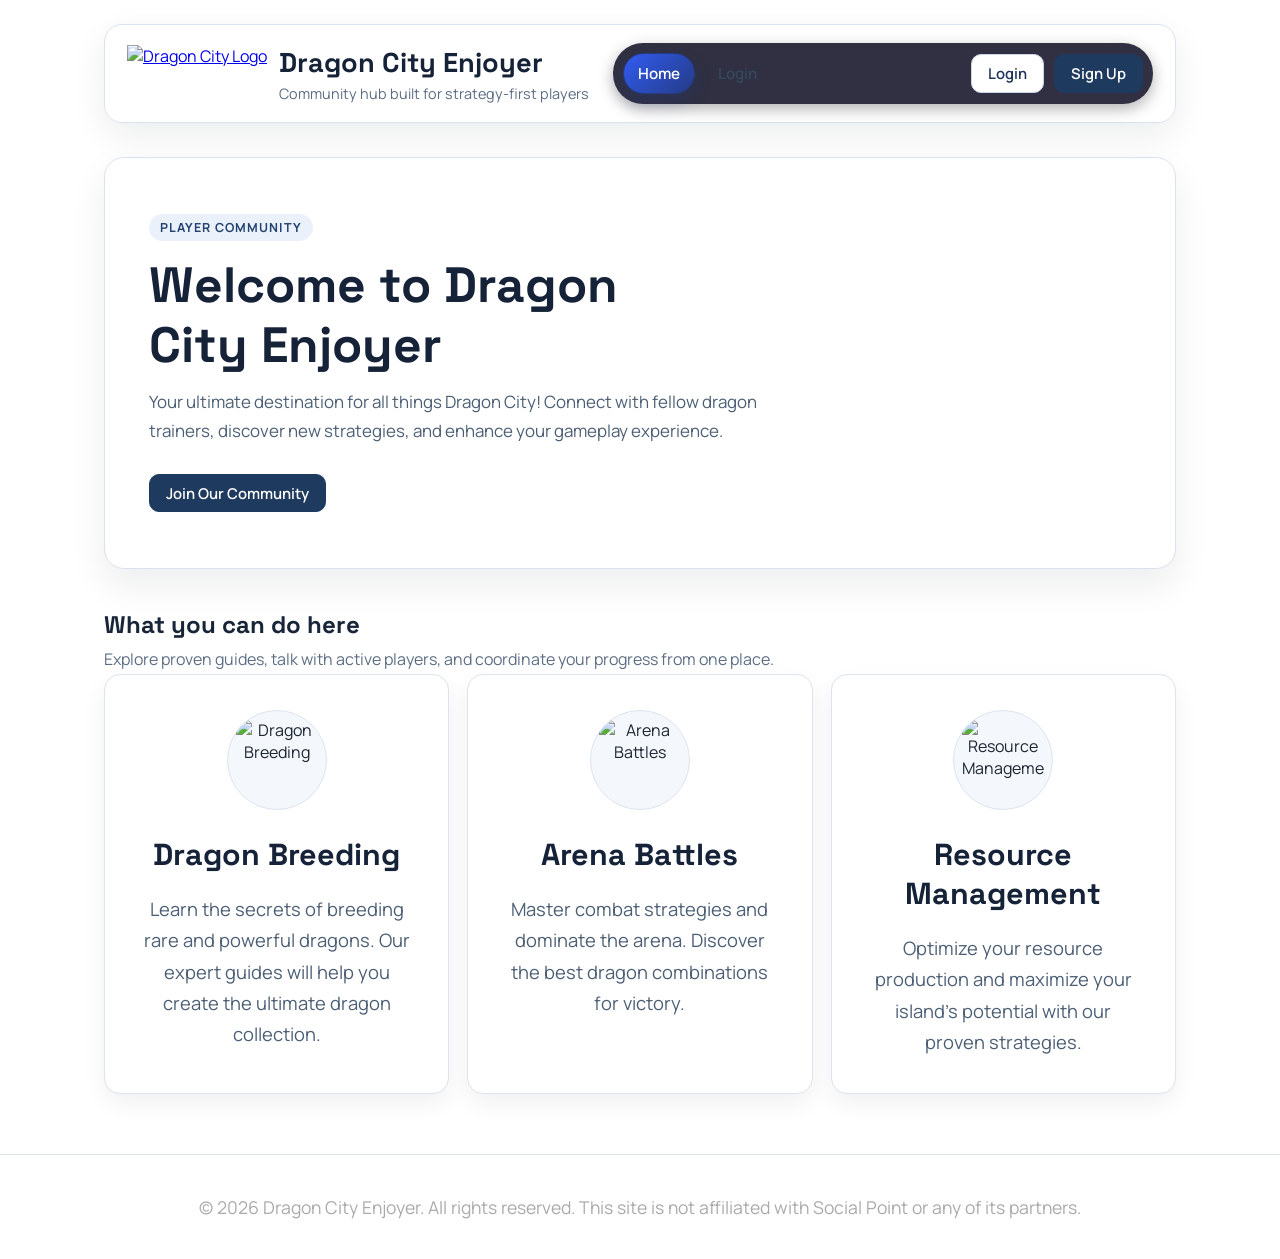
==== index.html @ f86dfa27 "Remove orders system and related admin chat UI Co-authored-by: Brendan Liu <brendan00948@users.norep" ====
<!DOCTYPE html>
<html lang="en">
<head>
    <meta charset="UTF-8">
    <meta name="viewport" content="width=device-width, initial-scale=1.0">
    <title>Dragon City Enjoyer - Community</title>
    <link rel="stylesheet" href="https://cdnjs.cloudflare.com/ajax/libs/font-awesome/6.4.0/css/all.min.css">
    <link rel="preconnect" href="https://fonts.googleapis.com">
    <link rel="preconnect" href="https://fonts.gstatic.com" crossorigin>
    <link href="https://fonts.googleapis.com/css2?family=Manrope:wght@400;500;600;700;800&family=Space+Grotesk:wght@600;700&display=swap" rel="stylesheet">
    <script src="https://www.gstatic.com/firebasejs/9.22.1/firebase-app-compat.js"></script>
    <script src="https://www.gstatic.com/firebasejs/9.22.1/firebase-auth-compat.js"></script>
    <script src="https://www.gstatic.com/firebasejs/9.22.1/firebase-firestore-compat.js"></script>
    <script src="https://www.gstatic.com/firebasejs/9.22.1/firebase-database-compat.js"></script>
    <style>
        :root {
            --primary: #8A2BE2;
            --primary-dark: #6A1B9A;
            --secondary: #FF4500;
            --accent: #FFD700;
            --dark: #1a1a2e;
            --darker: #0d0d1a;
            --light: #f8f9fa;
            --card-bg: rgba(26, 26, 46, 0.8);
            --card-border: rgba(138, 43, 226, 0.3);
            --admin-bg: rgba(106, 27, 154, 0.2);
            --success: #32cd32;
            --warning: #ffa500;
            --danger: #ff3b30;
            --info: #1e90ff;
        }

        * {
            margin: 0;
            padding: 0;
            box-sizing: border-box;
            font-family: "Manrope", -apple-system, BlinkMacSystemFont, "Segoe UI", sans-serif;
        }

        body {
            background: linear-gradient(135deg, var(--darker), var(--dark));
            color: var(--light);
            min-height: 100vh;
            background-attachment: fixed;
            position: relative;
            overflow-x: hidden;
            background-image: url('https://images.ctfassets.net/7qho9llfhoio/2kHxDBab3CEUfb0ztiuXwb/1502fbe9b7606575f12218b16b6f3bdc/splash_mobile__5_.jpg?w=1000&h=&fm=avif&q=75');
            background-size: cover;
            background-position: center;
            background-blend-mode: multiply;
            background-color: rgba(0, 0, 0, 0.7);
        }

        body::before {
            content: "";
            position: fixed;
            top: 0;
            left: 0;
            width: 100%;
            height: 100%;
            background: 
                radial-gradient(circle at 10% 20%, rgba(138, 43, 226, 0.1) 0%, transparent 25%), 
                radial-gradient(circle at 90% 80%, rgba(255, 69, 0, 0.1) 0%, transparent 25%);
            background-size: cover;
            z-index: -1;
            animation: backgroundMove 30s linear infinite;
        }

        @keyframes backgroundMove {
            0% { transform: translate(0, 0); }
            25% { transform: translate(-20px, -10px); }
            50% { transform: translate(0, -20px); }
            75% { transform: translate(20px, -10px); }
            100% { transform: translate(0, 0); }
        }

        .container {
            max-width: 1200px;
            margin: 0 auto;
            padding: 0 20px;
        }

        header {
            display: flex;
            justify-content: space-between;
            align-items: center;
            padding: 20px 0;
            border-bottom: 1px solid rgba(138, 43, 226, 0.3);
            margin-bottom: 30px;
            flex-wrap: wrap;
        }

        .logo {
            display: flex;
            align-items: center;
            gap: 15px;
        }

        .logo i {
            font-size: 2.8rem;
            color: var(--accent);
            text-shadow: 0 0 15px rgba(255, 215, 0, 0.7);
            animation: pulse 2s infinite;
        }

        @keyframes pulse {
            0% { transform: scale(1); }
            50% { transform: scale(1.1); }
            100% { transform: scale(1); }
        }

        .logo h1 {
            font-size: 2.5rem;
            background: linear-gradient(to right, var(--accent), var(--secondary));
            -webkit-background-clip: text;
            background-clip: text;
            color: transparent;
            text-shadow: 0 0 10px rgba(255, 69, 0, 0.3);
            letter-spacing: 1px;
        }

        nav ul {
            display: flex;
            list-style: none;
            gap: 25px;
            flex-wrap: wrap;
        }

        nav a {
            color: var(--light);
            text-decoration: none;
            font-size: 1.1rem;
            font-weight: 500;
            padding: 10px 20px;
            border-radius: 30px;
            transition: all 0.3s ease;
            position: relative;
            overflow: hidden;
        }

        nav a::before {
            content: "";
            position: absolute;
            top: 0;
            left: 0;
            width: 100%;
            height: 100%;
            background: linear-gradient(90deg, var(--primary), var(--secondary));
            z-index: -1;
            border-radius: 30px;
            transform: scaleX(0);
            transform-origin: right;
            transition: transform 0.4s ease;
        }

        nav a:hover::before, nav a.active::before {
            transform: scaleX(1);
            transform-origin: left;
        }

        nav a:hover, nav a.active {
            color: white;
        }

        .auth-buttons {
            display: flex;
            gap: 15px;
            align-items: center;
            flex-wrap: wrap;
        }

        .btn {
            padding: 12px 28px;
            border-radius: 30px;
            font-weight: 600;
            cursor: pointer;
            transition: all 0.3s ease;
            border: none;
            font-size: 1rem;
            position: relative;
            overflow: hidden;
            z-index: 1;
        }

        .btn-login {
            background: transparent;
            color: var(--light);
            border: 2px solid var(--primary);
        }

        .btn-signup {
            background: linear-gradient(90deg, var(--primary), var(--secondary));
            color: white;
            box-shadow: 0 5px 15px rgba(138, 43, 226, 0.4);
        }

        .btn::before {
            content: "";
            position: absolute;
            top: 0;
            left: 0;
            width: 100%;
            height: 100%;
            background: rgba(255, 255, 255, 0.1);
            z-index: -1;
            transform: scaleX(0);
            transform-origin: right;
            transition: transform 0.4s ease;
        }

        .btn:hover::before {
            transform: scaleX(1);
            transform-origin: left;
        }

        .btn:active {
            transform: translateY(2px);
        }

        .btn-login:hover {
            background: rgba(138, 43, 226, 0.2);
        }

        .btn-signup:hover {
            background: linear-gradient(90deg, var(--primary-dark), var(--secondary));
            box-shadow: 0 7px 20px rgba(138, 43, 226, 0.5);
        }

        .page {
            display: none;
            animation: fadeIn 0.5s ease;
        }

        @keyframes fadeIn {
            from { opacity: 0; transform: translateY(20px); }
            to { opacity: 1; transform: translateY(0); }
        }

        .active-page {
            display: block;
        }

        /* Main Page Styles */
        .hero {
            text-align: center;
            padding: 80px 20px;
            margin-bottom: 40px;
            position: relative;
            border-radius: 20px;
            overflow: hidden;
            background: rgba(0, 0, 0, 0.3);
            border: 1px solid rgba(138, 43, 226, 0.3);
            box-shadow: 0 10px 30px rgba(0, 0, 0, 0.3);
            backdrop-filter: blur(10px);
        }

        .hero::before {
            content: "";
            position: absolute;
            top: 0;
            left: 0;
            width: 100%;
            height: 100%;
            background: 
                radial-gradient(circle at 20% 30%, rgba(138, 43, 226, 0.1) 0%, transparent 30%), 
                radial-gradient(circle at 80% 70%, rgba(255, 69, 0, 0.1) 0%, transparent 30%);
            z-index: -1;
        }

        .hero h2 {
            font-size: 3.8rem;
            margin-bottom: 25px;
            background: linear-gradient(to right, var(--accent), var(--secondary));
            -webkit-background-clip: text;
            background-clip: text;
            color: transparent;
            text-shadow: 0 0 15px rgba(255, 69, 0, 0.3);
        }

        .hero p {
            font-size: 1.4rem;
            max-width: 850px;
            margin: 0 auto 40px;
            line-height: 1.7;
            color: #e0e0e0;
        }

        .features {
            display: grid;
            grid-template-columns: repeat(auto-fit, minmax(320px, 1fr));
            gap: 30px;
            margin-bottom: 60px;
        }

        .feature-card {
            background: var(--card-bg);
            border-radius: 15px;
            padding: 35px;
            text-align: center;
            transition: all 0.4s ease;
            border: 1px solid var(--card-border);
            position: relative;
            overflow: hidden;
            box-shadow: 0 8px 20px rgba(0, 0, 0, 0.2);
            backdrop-filter: blur(5px);
        }

        .feature-card::before {
            content: "";
            position: absolute;
            top: 0;
            left: 0;
            width: 100%;
            height: 5px;
            background: linear-gradient(90deg, var(--primary), var(--secondary));
        }

        .feature-card:hover {
            transform: translateY(-10px);
            background: rgba(0, 0, 0, 0.5);
            border-color: rgba(138, 43, 226, 0.6);
            box-shadow: 0 15px 30px rgba(0, 0, 0, 0.3);
        }

        .feature-card .item-image {
            width: 100px;
            height: 100px;
            margin: 0 auto 25px;
            border-radius: 50%;
            background: rgba(138, 43, 226, 0.2);
            display: flex;
            align-items: center;
            justify-content: center;
            border: 2px solid rgba(138, 43, 226, 0.4);
            overflow: hidden;
            box-shadow: 0 0 20px rgba(138, 43, 226, 0.3);
        }

        .feature-card .item-image img {
            width: 100%;
            height: 100%;
            object-fit: cover;
        }

        .feature-card h3 {
            font-size: 1.9rem;
            margin-bottom: 20px;
            color: var(--accent);
        }

        .feature-card p {
            font-size: 1.15rem;
            line-height: 1.7;
            color: #d0d0d0;
        }

        /* Login Page Styles */
        .login-container {
            max-width: 550px;
            margin: 60px auto;
            background: var(--card-bg);
            border-radius: 20px;
            padding: 50px;
            border: 1px solid var(--card-border);
            box-shadow: 0 15px 40px rgba(0, 0, 0, 0.4);
            position: relative;
            overflow: hidden;
            backdrop-filter: blur(10px);
        }

        .login-container::before {
            content: "";
            position: absolute;
            top: 0;
            left: 0;
            width: 100%;
            height: 5px;
            background: linear-gradient(90deg, var(--primary), var(--secondary));
        }

        .login-container h2 {
            text-align: center;
            font-size: 2.8rem;
            margin-bottom: 35px;
            color: var(--accent);
            text-shadow: 0 0 10px rgba(255, 215, 0, 0.3);
        }

        .form-group {
            margin-bottom: 30px;
        }

        .form-group label {
            display: block;
            margin-bottom: 10px;
            font-size: 1.2rem;
            color: #e0e0e0;
        }

        .form-group input {
            width: 100%;
            padding: 16px;
            border-radius: 12px;
            border: 2px solid rgba(138, 43, 226, 0.4);
            background: rgba(0, 0, 0, 0.4);
            color: white;
            font-size: 1.1rem;
            transition: all 0.3s ease;
        }

        .form-group input:focus {
            outline: none;
            border-color: var(--primary);
            box-shadow: 0 0 15px rgba(138, 43, 226, 0.5);
        }

        .remember-forgot {
            display: flex;
            justify-content: space-between;
            align-items: center;
            margin-bottom: 30px;
            flex-wrap: wrap;
            gap: 10px;
        }

        .remember {
            display: flex;
            align-items: center;
            gap: 10px;
        }

        .remember input {
            width: 20px;
            height: 20px;
        }

        .forgot-password {
            color: var(--accent);
            text-decoration: none;
            font-weight: 500;
        }

        .forgot-password:hover {
            text-decoration: underline;
        }

        .login-btn {
            width: 100%;
            padding: 16px;
            background: linear-gradient(90deg, var(--primary), var(--secondary));
            color: white;
            border: none;
            border-radius: 12px;
            font-size: 1.25rem;
            font-weight: 600;
            cursor: pointer;
            transition: all 0.3s ease;
            box-shadow: 0 5px 15px rgba(138, 43, 226, 0.4);
        }

        .login-btn:hover {
            background: linear-gradient(90deg, var(--primary-dark), var(--secondary));
            transform: translateY(-3px);
            box-shadow: 0 8px 20px rgba(138, 43, 226, 0.5);
        }

        .signup-link {
            text-align: center;
            margin-top: 30px;
            font-size: 1.15rem;
        }

        .signup-link a {
            color: var(--accent);
            text-decoration: none;
            font-weight: 600;
        }

        .signup-link a:hover {
            text-decoration: underline;
        }

        /* Community Section */
        .community-section {
            margin-top: 40px;
        }

        .community-section h2 {
            color: var(--accent);
            margin-bottom: 20px;
            font-size: 2.2rem;
            text-align: center;
        }

        .community-container {
            display: grid;
            grid-template-columns: repeat(auto-fit, minmax(300px, 1fr));
            gap: 25px;
            margin-top: 20px;
        }

        .community-card {
            background: var(--card-bg);
            border-radius: 15px;
            padding: 25px;
            border: 1px solid var(--card-border);
            box-shadow: 0 8px 20px rgba(0, 0, 0, 0.2);
            backdrop-filter: blur(5px);
            transition: all 0.3s ease;
        }

        .community-card:hover {
            transform: translateY(-5px);
            border-color: rgba(138, 43, 226, 0.6);
        }

        .community-card h3 {
            color: var(--accent);
            margin-bottom: 15px;
            font-size: 1.6rem;
        }

        .community-card p {
            color: #d0d0d0;
            line-height: 1.6;
            margin-bottom: 20px;
        }

        .post-form {
            background: rgba(0, 0, 0, 0.4);
            border-radius: 15px;
            padding: 25px;
            border: 1px solid var(--card-border);
            margin-bottom: 30px;
        }

        .post-form h3 {
            color: var(--accent);
            margin-bottom: 15px;
            font-size: 1.6rem;
        }

        .form-group textarea {
            width: 100%;
            padding: 15px;
            border-radius: 10px;
            border: 1px solid rgba(138, 43, 226, 0.4);
            background: rgba(0, 0, 0, 0.3);
            color: white;
            font-size: 1rem;
            min-height: 120px;
            resize: vertical;
        }

        .post-btn {
            width: 100%;
            padding: 12px;
            background: linear-gradient(90deg, var(--primary), var(--secondary));
            color: white;
            border: none;
            border-radius: 8px;
            font-weight: 600;
            cursor: pointer;
            transition: all 0.3s ease;
            margin-top: 10px;
        }

        .post-btn:hover {
            background: linear-gradient(90deg, var(--primary-dark), var(--secondary));
            transform: translateY(-2px);
        }

        .post {
            background: rgba(0, 0, 0, 0.4);
            border-radius: 15px;
            padding: 20px;
            border: 1px solid var(--card-border);
            margin-bottom: 20px;
            backdrop-filter: blur(5px);
        }

        .post-header {
            display: flex;
            justify-content: space-between;
            margin-bottom: 15px;
            padding-bottom: 10px;
            border-bottom: 1px solid var(--card-border);
        }

        .post-author {
            font-weight: bold;
            color: var(--accent);
        }

        .post-date {
            color: #aaa;
            font-size: 0.9rem;
        }

        .post-content {
            margin-bottom: 15px;
            line-height: 1.6;
        }

        .post-actions {
            display: flex;
            gap: 15px;
        }

        .action-btn {
            background: rgba(138, 43, 226, 0.2);
            color: white;
            border: none;
            padding: 8px 15px;
            border-radius: 5px;
            cursor: pointer;
            transition: all 0.3s ease;
            display: flex;
            align-items: center;
            gap: 5px;
        }

        .action-btn:hover {
            background: rgba(138, 43, 226, 0.4);
        }

        /* Admin Panel Styles */
        .admin-panel {
            background: var(--admin-bg);
            border-radius: 20px;
            padding: 30px;
            margin-top: 40px;
            border: 1px solid var(--card-border);
            box-shadow: 0 10px 30px rgba(0, 0, 0, 0.3);
            backdrop-filter: blur(10px);
        }

        .admin-panel h2 {
            color: var(--accent);
            margin-bottom: 25px;
            font-size: 2.2rem;
            text-align: center;
        }

        .admin-controls {
            display: grid;
            grid-template-columns: repeat(auto-fit, minmax(300px, 1fr));
            gap: 25px;
            margin-bottom: 30px;
        }

        .admin-card {
            background: rgba(0, 0, 0, 0.4);
            border-radius: 15px;
            padding: 25px;
            border: 1px solid var(--card-border);
        }

        .admin-card h3 {
            color: var(--accent);
            margin-bottom: 15px;
            font-size: 1.6rem;
        }

        .form-group input, .form-group select {
            width: 100%;
            padding: 12px;
            border-radius: 8px;
            border: 1px solid rgba(138, 43, 226, 0.4);
            background: rgba(0, 0, 0, 0.3);
            color: white;
            font-size: 1rem;
            margin-bottom: 15px;
        }

        .admin-btn {
            width: 100%;
            padding: 12px;
            background: linear-gradient(90deg, var(--primary), var(--secondary));
            color: white;
            border: none;
            border-radius: 8px;
            font-weight: 600;
            cursor: pointer;
            transition: all 0.3s ease;
            margin-top: 10px;
        }

        .admin-btn:hover {
            background: linear-gradient(90deg, var(--primary-dark), var(--secondary));
            transform: translateY(-2px);
        }

        .users-table {
            width: 100%;
            border-collapse: collapse;
            margin-top: 20px;
            background: rgba(0, 0, 0, 0.3);
            border-radius: 10px;
            overflow: hidden;
        }

        .users-table th, .users-table td {
            padding: 15px;
            text-align: left;
            border-bottom: 1px solid var(--card-border);
        }

        .users-table th {
            background: rgba(106, 27, 154, 0.5);
            color: var(--accent);
        }

        .users-table tr:last-child td {
            border-bottom: none;
        }

        .users-table tr:hover {
            background: rgba(138, 43, 226, 0.1);
        }

        footer {
            text-align: center;
            padding: 40px 0;
            margin-top: 60px;
            border-top: 1px solid var(--card-border);
        }

        footer p {
            font-size: 1.1rem;
            color: #aaa;
        }

        .notification {
            position: fixed;
            top: 25px;
            right: 25px;
            padding: 20px 30px;
            border-radius: 10px;
            background: var(--primary);
            color: white;
            font-weight: 600;
            box-shadow: 0 10px 25px rgba(0, 0, 0, 0.3);
            transform: translateX(200%);
            transition: transform 0.4s ease;
            z-index: 1000;
            display: flex;
            align-items: center;
            gap: 15px;
        }

        .notification.show {
            transform: translateX(0);
        }

        .user-info-display {
            display: flex;
            align-items: center;
            gap: 15px;
            background: rgba(0, 0, 0, 0.4);
            padding: 10px 20px;
            border-radius: 30px;
            border: 1px solid var(--card-border);
        }

        .user-info-display span {
            font-weight: 600;
            color: var(--accent);
        }

        /* Default item image */
        .default-item-image {
            background: linear-gradient(135deg, #8A2BE2, #FF4500);
            display: flex;
            align-items: center;
            justify-content: center;
            color: white;
            font-size: 2rem;
        }

        /* Login Info */
        .login-info {
            font-size: 0.9rem;
            color: #aaa;
            margin-top: 5px;
        }

        /* New Navigation Design */
        .nav-container {
            display: flex;
            justify-content: space-between;
            align-items: center;
            width: 100%;
            background: rgba(26, 26, 46, 0.9);
            border-radius: 30px;
            padding: 10px;
            box-shadow: 0 5px 15px rgba(0, 0, 0, 0.3);
        }

        .nav-links {
            display: flex;
            gap: 10px;
        }

        .nav-link {
            padding: 12px 25px;
            border-radius: 25px;
            text-decoration: none;
            color: var(--light);
            font-weight: 500;
            transition: all 0.3s ease;
            position: relative;
            overflow: hidden;
        }

        .nav-link::before {
            content: "";
            position: absolute;
            top: 0;
            left: 0;
            width: 100%;
            height: 100%;
            background: linear-gradient(90deg, var(--primary), var(--secondary));
            z-index: -1;
            border-radius: 25px;
            transform: scaleX(0);
            transform-origin: right;
            transition: transform 0.4s ease;
        }

        .nav-link:hover::before, .nav-link.active::before {
            transform: scaleX(1);
            transform-origin: left;
        }

        .nav-link:hover, .nav-link.active {
            color: white;
        }

        /* Responsive Design */
        @media (max-width: 992px) {
            .hero h2 {
                font-size: 3rem;
            }
            
            .hero p {
                font-size: 1.2rem;
            }
            
            .features {
                grid-template-columns: repeat(auto-fit, minmax(280px, 1fr));
            }
        }

        @media (max-width: 768px) {
            header {
                flex-direction: column;
                gap: 20px;
            }
            
            nav ul {
                flex-wrap: wrap;
                justify-content: center;
            }
            
            .hero {
                padding: 60px 20px;
            }
            
            .hero h2 {
                font-size: 2.5rem;
            }
            
            .hero p {
                font-size: 1.1rem;
            }
            
            .login-container {
                padding: 30px 20px;
                margin: 40px auto;
            }
            
            .login-container h2 {
                font-size: 2.2rem;
            }
            
            .nav-container {
                flex-direction: column;
                gap: 10px;
            }
            
            .nav-links {
                flex-wrap: wrap;
                justify-content: center;
            }
        }

        @media (max-width: 576px) {
            .logo h1 {
                font-size: 2rem;
            }
            
            .logo i {
                font-size: 2.2rem;
            }
            
            .hero h2 {
                font-size: 2rem;
            }
            
            .hero p {
                font-size: 1rem;
            }
            
            .community-container {
                grid-template-columns: 1fr;
            }
            
            .remember-forgot {
                flex-direction: column;
                align-items: flex-start;
            }
        }

        /* Dragon Animation */
        .dragon-animation {
            position: absolute;
            top: 20%;
            right: 10%;
            font-size: 5rem;
            color: var(--accent);
            animation: fly 15s infinite linear;
            z-index: -1;
            opacity: 0.3;
        }

        @keyframes fly {
            0% { transform: translateX(0) translateY(0) rotate(0deg); }
            25% { transform: translateX(-100px) translateY(-50px) rotate(10deg); }
            50% { transform: translateX(-200px) translateY(0) rotate(0deg); }
            75% { transform: translateX(-100px) translateY(50px) rotate(-10deg); }
            100% { transform: translateX(0) translateY(0) rotate(0deg); }
        }

        /* Fire Animation */
        .fire {
            position: absolute;
            bottom: 0;
            left: 0;
            width: 100%;
            height: 100px;
            background: linear-gradient(to top, rgba(255, 69, 0, 0.7), transparent);
            z-index: -1;
            opacity: 0.5;
        }

        /* Glowing Dragon */
        .glowing-dragon {
            position: absolute;
            top: 10%;
            left: 5%;
            font-size: 8rem;
            color: var(--accent);
            text-shadow: 0 0 30px var(--accent), 0 0 60px var(--secondary);
            animation: glow 3s infinite alternate;
            z-index: -1;
            opacity: 0.2;
        }

        @keyframes glow {
            0% { text-shadow: 0 0 30px var(--accent), 0 0 60px var(--secondary); }
            100% { text-shadow: 0 0 50px var(--accent), 0 0 100px var(--secondary); }
        }

        /* Loading Spinner */
        .spinner {
            display: none;
            position: fixed;
            top: 50%;
            left: 50%;
            transform: translate(-50%, -50%);
            z-index: 9999;
        }

        .spinner-border {
            display: inline-block;
            width: 3rem;
            height: 3rem;
            vertical-align: text-bottom;
            border: 0.25em solid currentColor;
            border-right-color: transparent;
            border-radius: 50%;
            animation: spinner-border 0.75s linear infinite;
        }

        @keyframes spinner-border {
            to { transform: rotate(360deg); }
        }

        /* User Management */
        .user-management {
            margin-top: 30px;
        }

        .user-list {
            max-height: 400px;
            overflow-y: auto;
            margin-top: 20px;
        }

        .user-item {
            display: flex;
            justify-content: space-between;
            align-items: center;
            padding: 15px;
            background: rgba(0, 0, 0, 0.3);
            border-radius: 10px;
            margin-bottom: 10px;
            border: 1px solid var(--card-border);
        }

        .user-info {
            flex: 1;
        }

        .user-actions {
            display: flex;
            gap: 10px;
        }

        .ban-btn {
            background: #ff3b30;
            color: white;
            border: none;
            padding: 8px 15px;
            border-radius: 5px;
            cursor: pointer;
        }

        .unban-btn {
            background: #32cd32;
            color: white;
            border: none;
            padding: 8px 15px;
            border-radius: 5px;
            cursor: pointer;
        }

        .role-badge {
            padding: 3px 8px;
            border-radius: 10px;
            font-size: 0.8rem;
            font-weight: bold;
            margin-left: 10px;
        }

        .role-owner {
            background: #9400d3;
            color: white;
        }

        .role-admin {
            background: #ff4500;
            color: white;
        }

        .role-elite {
            background: #1e90ff;
            color: white;
        }

        .role-premium {
            background: #32cd32;
            color: white;
        }

        .role-moderator {
            background: #ffa500;
            color: white;
        }
        
        .role-staff {
            background: #8a2be2;
            color: white;
        }
        
        .role-member {
            background: #4682b4;
            color: white;
        }
        
        /* Role Management Styles */
        .role-management {
            margin-top: 30px;
        }
        
        .role-form {
            background: rgba(0, 0, 0, 0.4);
            border-radius: 15px;
            padding: 25px;
            border: 1px solid var(--card-border);
            margin-top: 20px;
        }
        
        .role-form h3 {
            color: var(--accent);
            margin-bottom: 15px;
            font-size: 1.6rem;
        }
        
        .role-select {
            width: 100%;
            padding: 12px;
            border-radius: 8px;
            border: 1px solid rgba(138, 43, 226, 0.4);
            background: rgba(0, 0, 0, 0.3);
            color: white;
            font-size: 1rem;
            margin-bottom: 15px;
        }
        
        .item-image {
            width: 100%;
            height: 180px;
            border-radius: 10px;
            overflow: hidden;
            margin-bottom: 15px;
            background: rgba(138, 43, 226, 0.2);
            display: flex;
            align-items: center;
            justify-content: center;
            border: 2px solid rgba(138, 43, 226, 0.4);
        }

        .item-image img {
            width: 100%;
            height: 100%;
            object-fit: cover;
        }

        .item-info h3 {
            color: var(--accent);
            margin-bottom: 10px;
            font-size: 1.5rem;
        }

        .item-description {
            color: #d0d0d0;
            margin-bottom: 15px;
            line-height: 1.5;
        }

        /* Credits Display */
        .credits-display {
            display: flex;
            align-items: center;
            gap: 8px;
            background: rgba(0, 0, 0, 0.4);
            padding: 8px 15px;
            border-radius: 20px;
            border: 1px solid var(--card-border);
            margin-left: 15px;
        }

        .credits-display i {
            color: #32cd32;
        }

        .credits-amount {
            font-weight: 600;
            color: #32cd32;
        }

        /* Admin Dashboard */
        .admin-dashboard {
            display: grid;
            grid-template-columns: repeat(auto-fit, minmax(250px, 1fr));
            gap: 20px;
            margin-top: 30px;
        }

        .dashboard-card {
            background: rgba(0, 0, 0, 0.4);
            border-radius: 15px;
            padding: 20px;
            border: 1px solid var(--card-border);
            text-align: center;
        }

        .dashboard-card i {
            font-size: 2.5rem;
            color: var(--accent);
            margin-bottom: 15px;
        }

        .dashboard-card h4 {
            color: var(--accent);
            margin-bottom: 10px;
        }

        .dashboard-card .count {
            font-size: 2rem;
            font-weight: bold;
            color: white;
        }

        /* Admin Chat Tabs */
        .admin-chat-tabs {
            display: flex;
            gap: 10px;
            margin-bottom: 20px;
            border-bottom: 1px solid var(--card-border);
            padding-bottom: 10px;
        }

        .admin-chat-tab {
            padding: 10px 20px;
            border-radius: 8px;
            background: rgba(0, 0, 0, 0.3);
            cursor: pointer;
            transition: all 0.3s ease;
        }

        .admin-chat-tab.active {
            background: linear-gradient(90deg, var(--primary), var(--secondary));
            color: white;
        }

        .admin-chat-tab:hover:not(.active) {
            background: rgba(138, 43, 226, 0.3);
        }
        
        /* Top-up Form */
        .topup-form {
            background: rgba(0, 0, 0, 0.4);
            border-radius: 15px;
            padding: 25px;
            border: 1px solid var(--card-border);
            margin-top: 20px;
        }
        
        .topup-form h3 {
            color: var(--accent);
            margin-bottom: 15px;
            font-size: 1.6rem;
        }
        
        .topup-controls {
            display: flex;
            gap: 15px;
            align-items: flex-end;
            flex-wrap: wrap;
        }
        
        .topup-controls .form-group {
            flex: 1;
            min-width: 200px;
            margin-bottom: 0;
        }
        
        .topup-btn {
            height: 42px;
            padding: 0 20px;
        }
        
        /* Stats Cards */
        .stats-container {
            display: grid;
            grid-template-columns: repeat(auto-fit, minmax(200px, 1fr));
            gap: 20px;
            margin: 20px 0;
        }
        
        .stat-card {
            background: rgba(0, 0, 0, 0.4);
            border-radius: 15px;
            padding: 20px;
            border: 1px solid var(--card-border);
            text-align: center;
        }
        
        .stat-card i {
            font-size: 2rem;
            color: var(--accent);
            margin-bottom: 10px;
        }
        
        .stat-card .value {
            font-size: 1.8rem;
            font-weight: bold;
            color: white;
        }
        
        .stat-card .label {
            color: #aaa;
            font-size: 1rem;
        }
        
        /* Quick Actions */
        .admin-quick-actions {
            display: flex;
            gap: 15px;
            margin: 20px 0;
            flex-wrap: wrap;
        }
        
        .quick-action-btn {
            padding: 10px 20px;
            background: linear-gradient(90deg, var(--primary), var(--secondary));
            color: white;
            border: none;
            border-radius: 8px;
            font-weight: 600;
            cursor: pointer;
            transition: all 0.3s ease;
            display: flex;
            align-items: center;
            gap: 8px;
        }
        
        .quick-action-btn:hover {
            background: linear-gradient(90deg, var(--primary-dark), var(--secondary));
            transform: translateY(-2px);
        }
        
        /* New Admin Panel Design */
        .admin-container {
            display: flex;
            gap: 20px;
            margin-top: 20px;
        }
        
        .admin-sidebar {
            width: 250px;
            background: rgba(0, 0, 0, 0.4);
            border-radius: 15px;
            padding: 20px;
            border: 1px solid var(--card-border);
            height: fit-content;
        }
        
        .admin-sidebar h3 {
            color: var(--accent);
            margin-bottom: 15px;
            text-align: center;
        }
        
        .admin-menu {
            list-style: none;
        }
        
        .admin-menu li {
            margin-bottom: 10px;
        }
        
        .admin-menu a {
            display: block;
            padding: 12px 15px;
            color: var(--light);
            text-decoration: none;
            border-radius: 8px;
            transition: all 0.3s ease;
            display: flex;
            align-items: center;
            gap: 10px;
        }
        
        .admin-menu a:hover, .admin-menu a.active {
            background: linear-gradient(90deg, var(--primary), var(--secondary));
            color: white;
        }
        
        .admin-content {
            flex: 1;
        }
        
        .admin-section {
            background: rgba(0, 0, 0, 0.4);
            border-radius: 15px;
            padding: 25px;
            border: 1px solid var(--card-border);
            margin-bottom: 25px;
            display: none;
        }
        
        .admin-section.active {
            display: block;
        }
        
        .admin-section h2 {
            color: var(--accent);
            margin-bottom: 20px;
            font-size: 1.8rem;
        }
        
        .admin-grid {
            display: grid;
            grid-template-columns: repeat(auto-fit, minmax(300px, 1fr));
            gap: 20px;
        }
        
        .admin-card {
            background: rgba(0, 0, 0, 0.3);
            border-radius: 10px;
            padding: 20px;
            border: 1px solid var(--card-border);
        }
        
        .admin-card h3 {
            color: var(--accent);
            margin-bottom: 15px;
            font-size: 1.4rem;
        }
        
        .transaction-table {
            width: 100%;
            border-collapse: collapse;
            margin-top: 15px;
        }
        
        .transaction-table th, .transaction-table td {
            padding: 12px;
            text-align: left;
            border-bottom: 1px solid var(--card-border);
        }
        
        .transaction-table th {
            background: rgba(106, 27, 154, 0.3);
            color: var(--accent);
        }
        
        .transaction-table tr:last-child td {
            border-bottom: none;
        }
        
        .transaction-table tr:hover {
            background: rgba(138, 43, 226, 0.1);
        }
        
        .transaction-type.purchase {
            color: var(--success);
        }
        
        .transaction-type.topup {
            color: var(--info);
        }
        
        .transaction-type.refund {
            color: var(--warning);
        }
        
        .transaction-amount.positive {
            color: var(--success);
        }
        
        .transaction-amount.negative {
            color: var(--danger);
        }
        
        .admin-form {
            background: rgba(0, 0, 0, 0.3);
            border-radius: 10px;
            padding: 20px;
            border: 1px solid var(--card-border);
            margin-bottom: 20px;
        }
        
        .admin-form h3 {
            color: var(--accent);
            margin-bottom: 15px;
        }
        
        .form-row {
            display: flex;
            gap: 15px;
            margin-bottom: 15px;
            flex-wrap: wrap;
        }
        
        .form-row .form-group {
            flex: 1;
            min-width: 200px;
            margin-bottom: 0;
        }
        
        .admin-btn-row {
            display: flex;
            gap: 10px;
            margin-top: 15px;
        }
        
        .admin-btn-row .admin-btn {
            flex: 1;
        }
        
        .user-list {
            max-height: 400px;
            overflow-y: auto;
            margin-top: 20px;
        }
        
        .user-item {
            display: flex;
            justify-content: space-between;
            align-items: center;
            padding: 15px;
            background: rgba(0, 0, 0, 0.3);
            border-radius: 10px;
            margin-bottom: 10px;
            border: 1px solid var(--card-border);
        }
        
        .user-info {
            flex: 1;
        }
        
        .user-actions {
            display: flex;
            gap: 10px;
        }
        
        .ban-btn, .unban-btn {
            padding: 8px 15px;
            border-radius: 5px;
            border: none;
            font-weight: 600;
            cursor: pointer;
            transition: all 0.3s ease;
        }
        
        .ban-btn {
            background: #ff3b30;
            color: white;
        }
        
        .unban-btn {
            background: #32cd32;
            color: white;
        }
        
        /* Position display in admin panel */
        .item-position {
            font-size: 0.9rem;
            color: #aaa;
            margin-top: 5px;
        }
        
        .position-input {
            width: 80px;
            padding: 8px;
            border-radius: 8px;
            border: 1px solid rgba(138, 43, 226, 0.4);
            background: rgba(0, 0, 0, 0.3);
            color: white;
            text-align: center;
        }
        
        @media (max-width: 992px) {
            .admin-container {
                flex-direction: column;
            }
            
            .admin-sidebar {
                width: 100%;
            }
            
            .admin-chat-container {
                grid-template-columns: 1fr;
            }
        }
        
        @media (max-width: 768px) {
            .admin-menu a span {
                display: none;
            }
            
            .admin-menu a i {
                margin: 0 auto;
                font-size: 1.5rem;
            }
            
            .admin-menu a {
                justify-content: center;
                padding: 15px 10px;
            }
            
            .form-row {
                flex-direction: column;
            }
            
            .form-row .form-group {
                min-width: 100%;
            }
        }
    </style>
    <style>
        /* Hand-crafted visual refresh */
        :root {
            --primary: #1f3a5f;
            --primary-dark: #152a46;
            --secondary: #315e91;
            --accent: #13315c;
            --dark: #f4f6fb;
            --darker: #eef2f7;
            --light: #1c2532;
            --card-bg: #ffffff;
            --card-border: #dde4ef;
            --admin-bg: #ffffff;
            --success: #197c42;
            --warning: #9a6700;
            --danger: #b42318;
            --info: #175cd3;
        }

        * {
            font-family: "Manrope", -apple-system, BlinkMacSystemFont, "Segoe UI", sans-serif;
        }

        body {
            background: linear-gradient(180deg, #f7f9fc 0%, #eef2f8 100%);
            background-image: none;
            color: #1c2532;
            background-attachment: fixed;
        }

        body::before,
        .dragon-animation,
        .glowing-dragon,
        .fire {
            display: none !important;
        }

        .container {
            max-width: 1120px;
            padding: 0 24px;
        }

        header {
            margin: 24px 0 34px;
            padding: 18px 22px;
            border-radius: 18px;
            border: 1px solid #d9e2ef;
            background: rgba(255, 255, 255, 0.94);
            box-shadow: 0 12px 35px rgba(15, 23, 42, 0.08);
            display: grid;
            grid-template-columns: auto 1fr;
            gap: 16px 24px;
        }

        .logo {
            gap: 12px;
            align-items: center;
        }

        .logo-image {
            width: auto;
            height: 58px;
            display: block;
        }

        .logo h1 {
            margin: 0;
            font-size: 1.7rem;
            letter-spacing: 0;
            color: #152238;
            background: none;
            text-shadow: none;
            -webkit-text-fill-color: #152238;
            font-family: "Space Grotesk", "Manrope", sans-serif;
        }

        .logo-text p {
            margin-top: 4px;
            color: #5a6b82;
            font-size: 0.9rem;
        }

        .nav-container {
            display: flex;
            justify-content: space-between;
            align-items: center;
            flex-wrap: wrap;
            gap: 12px;
        }

        .nav-links {
            display: flex;
            gap: 8px;
            flex-wrap: wrap;
        }

        .nav-link {
            text-decoration: none;
            color: #34495e;
            border-radius: 999px;
            border: 1px solid transparent;
            padding: 9px 14px;
            font-size: 0.95rem;
            font-weight: 600;
            transition: background 0.2s ease, color 0.2s ease, border-color 0.2s ease;
        }

        .nav-link::before {
            display: none !important;
        }

        .nav-link:hover,
        .nav-link:focus-visible {
            color: #17345c;
            background: #edf3fc;
            border-color: #d6e0ee;
        }

        .nav-link.active {
            color: #ffffff;
            background: linear-gradient(135deg, #315cf0, #253b87);
            border-color: #253b87;
            box-shadow: 0 8px 16px rgba(37, 59, 135, 0.28);
        }

        .auth-buttons {
            gap: 10px;
        }

        .btn {
            border-radius: 10px;
            padding: 10px 16px;
            font-size: 0.93rem;
            line-height: 1.1;
            box-shadow: none;
        }

        .btn::before {
            display: none;
        }

        .btn-login {
            background: #ffffff;
            border: 1px solid #cad6e6;
            color: #1f345a;
        }

        .btn-login:hover {
            background: #f7f9fc;
        }

        .btn-signup,
        .login-btn,
        .post-btn {
            background: #1f3a5f;
            color: #ffffff;
            border: 1px solid #1f3a5f;
        }

        .btn-signup:hover,
        .login-btn:hover,
        .post-btn:hover {
            background: #162d4a;
            border-color: #162d4a;
            transform: none;
            box-shadow: none;
        }

        .user-info-display {
            background: #f6f8fc;
            border: 1px solid #dce4ef;
            border-radius: 12px;
            padding: 8px 10px;
            display: flex;
            align-items: center;
            gap: 10px;
            flex-wrap: wrap;
        }

        .user-identity {
            display: flex;
            align-items: center;
            gap: 8px;
        }

        .user-identity-meta {
            display: flex;
            flex-direction: column;
            line-height: 1.15;
        }

        .user-identity-meta #userName {
            font-weight: 700;
            color: #1b2f4b;
        }

        .user-identity-meta #userEmail {
            font-size: 0.82rem;
            color: #5f7087;
        }

        .user-avatar {
            width: 34px;
            height: 34px;
            border-radius: 50%;
            border: 2px solid #d5deeb;
            object-fit: cover;
            background: #eef3f9;
        }

        .hero {
            text-align: left;
            background: #ffffff;
            border: 1px solid #d9e2ef;
            border-radius: 20px;
            box-shadow: 0 16px 36px rgba(15, 23, 42, 0.08);
            padding: 56px 44px;
        }

        .hero-kicker {
            display: inline-block;
            margin-bottom: 14px;
            padding: 5px 11px;
            border-radius: 999px;
            background: #eaf1fb;
            color: #24436e;
            font-size: 0.78rem;
            font-weight: 700;
            letter-spacing: 0.08em;
            text-transform: uppercase;
        }

        .hero::before {
            display: none;
        }

        .hero h2 {
            margin-bottom: 14px;
            color: #152238;
            background: none;
            text-shadow: none;
            -webkit-text-fill-color: #152238;
            font-size: clamp(2rem, 5vw, 3.1rem);
            line-height: 1.2;
            max-width: 15ch;
            font-family: "Space Grotesk", "Manrope", sans-serif;
        }

        .hero p {
            color: #4c5f75;
            font-size: 1.06rem;
            max-width: 66ch;
            margin: 0 0 28px;
        }

        .hero-actions {
            display: flex;
            gap: 12px;
            align-items: center;
            flex-wrap: wrap;
        }

        .features-intro {
            margin: 26px 0 4px;
        }

        .features-intro h3 {
            font-family: "Space Grotesk", "Manrope", sans-serif;
            font-size: 1.5rem;
            color: #182538;
            margin-bottom: 8px;
        }

        .features-intro p {
            color: #5d6e84;
        }

        .features,
        .community-container {
            gap: 18px;
        }

        .feature-card,
        .login-container,
        .post-form,
        .post,
        .community-card,
        .admin-item,
        .admin-card,
        .admin-form,
        .stat-card,
        .admin-sidebar,
        .admin-content,
        .topup-card,
        .role-management-card,
        .user-item {
            background: #ffffff !important;
            border: 1px solid #dce4ef !important;
            border-radius: 16px;
            box-shadow: 0 10px 24px rgba(15, 23, 42, 0.06) !important;
            backdrop-filter: none;
        }

        .feature-card::before,
        .login-container::before {
            display: none;
        }

        .feature-card:hover,
        .community-card:hover {
            transform: translateY(-3px);
            border-color: #bfd0e5 !important;
        }

        .feature-card h3,
        .login-container h2,
        .community-section h2,
        #admin-page h2,
        #settings-page h2 {
            color: #152238;
            text-shadow: none;
            font-family: "Space Grotesk", "Manrope", sans-serif;
        }

        .feature-card p,
        .post-content,
        .post p,
        .item-description {
            color: #4c5f75;
        }

        .chat-subtitle {
            margin: 2px 0 16px;
            color: #5d6e84;
        }

        .community-chat-shell {
            border: 1px solid #dce4ef;
            border-radius: 16px;
            background: #ffffff;
            box-shadow: 0 10px 24px rgba(15, 23, 42, 0.06);
            overflow: hidden;
        }

        .community-chat-list {
            min-height: 320px;
            max-height: 500px;
            overflow-y: auto;
            padding: 16px;
            display: flex;
            flex-direction: column;
            gap: 10px;
            background: linear-gradient(180deg, #fbfcff 0%, #f4f7fd 100%);
        }

        .community-message {
            display: flex;
            gap: 10px;
            align-items: flex-start;
            background: #ffffff;
            border: 1px solid #dce4ef;
            border-radius: 12px;
            padding: 10px 12px;
        }

        .community-message.mine {
            border-color: #c6d8ee;
            background: #eef5ff;
        }

        .community-message .avatar {
            width: 36px;
            height: 36px;
            border-radius: 50%;
            object-fit: cover;
            border: 2px solid #d6e0ec;
            background: #eff4fb;
            flex-shrink: 0;
        }

        .community-message-meta {
            display: flex;
            gap: 8px;
            align-items: center;
            margin-bottom: 4px;
        }

        .community-message-meta .username {
            font-weight: 700;
            color: #1a2f4b;
        }

        .community-message-meta .timestamp {
            color: #6f8096;
            font-size: 0.78rem;
        }

        .community-message-text {
            color: #2d3f58;
            line-height: 1.5;
            white-space: pre-wrap;
            word-break: break-word;
        }

        .signup-avatar-preview,
        .settings-current-profile {
            display: flex;
            align-items: center;
            gap: 12px;
            margin-bottom: 16px;
        }

        .signup-avatar-preview img,
        .settings-avatar {
            width: 56px;
            height: 56px;
            border-radius: 50%;
            border: 2px solid #cfd9e8;
            object-fit: cover;
            background: #eff4fb;
        }

        .settings-layout {
            display: grid;
            grid-template-columns: repeat(auto-fit, minmax(280px, 1fr));
            gap: 14px;
            margin-top: 16px;
        }

        .settings-card {
            background: #ffffff;
            border: 1px solid #dce4ef;
            border-radius: 16px;
            box-shadow: 0 10px 24px rgba(15, 23, 42, 0.06);
            padding: 18px;
        }

        .settings-card h3 {
            color: #1a2f49;
            margin-bottom: 14px;
        }

        .settings-current-username {
            font-size: 1.05rem;
            color: #172a44;
            font-weight: 700;
        }

        .settings-current-email {
            color: #5f7087;
            font-size: 0.9rem;
        }

        .settings-help {
            margin-top: -4px;
            margin-bottom: 12px;
            color: #5f7087;
            font-size: 0.85rem;
            line-height: 1.45;
        }

        .profile-options-list {
            display: grid;
            grid-template-columns: repeat(auto-fit, minmax(200px, 1fr));
            gap: 10px;
        }

        .profile-option-item {
            border: 1px solid #dce4ef;
            border-radius: 12px;
            padding: 10px;
            display: flex;
            align-items: center;
            justify-content: space-between;
            gap: 8px;
            background: #f9fbff;
        }

        .profile-option-item-main {
            display: flex;
            gap: 8px;
            align-items: center;
            min-width: 0;
        }

        .profile-option-item img {
            width: 36px;
            height: 36px;
            border-radius: 50%;
            object-fit: cover;
            border: 1px solid #d2ddec;
            flex-shrink: 0;
            background: #eff3fa;
        }

        .profile-option-item .label {
            color: #2a3f5c;
            font-size: 0.9rem;
            overflow: hidden;
            text-overflow: ellipsis;
            white-space: nowrap;
        }

        .profile-option-actions {
            display: flex;
            gap: 6px;
        }

        .tiny-btn {
            border: 1px solid #cad6e6;
            background: #ffffff;
            color: #284567;
            border-radius: 8px;
            padding: 5px 8px;
            font-size: 0.76rem;
            cursor: pointer;
        }

        .tiny-btn:hover {
            background: #edf3fc;
        }

        .message-sender-row {
            display: flex;
            align-items: center;
            gap: 8px;
            margin-bottom: 4px;
        }

        .message-sender-avatar {
            width: 20px;
            height: 20px;
            border-radius: 50%;
            object-fit: cover;
            border: 1px solid #cad6e6;
            background: #eff3fa;
        }

        .feature-card .item-image {
            background: #f4f7fb;
            border: 1px solid #dce4ef;
            box-shadow: none;
        }

        .feature-card .item-image img {
            object-fit: contain;
            padding: 8px;
        }

        .stat-card .value {
            color: #17345c;
            font-weight: 700;
        }

        .form-group input,
        .form-group textarea,
        .form-group select,
        .role-select {
            background: #ffffff;
            color: #1c2532;
            border: 1px solid #c7d5e7;
            border-radius: 10px;
            box-shadow: none;
        }

        .form-group input:focus,
        .form-group textarea:focus,
        .form-group select:focus {
            border-color: #3b6ca1;
            box-shadow: 0 0 0 3px rgba(23, 92, 211, 0.14);
            outline: none;
        }

        .admin-container {
            grid-template-columns: 260px 1fr;
            gap: 16px;
        }

        .admin-menu {
            gap: 6px;
        }

        .admin-menu a {
            border-radius: 10px;
            color: #3d4f66;
        }

        .admin-menu a:hover,
        .admin-menu a.active {
            background: linear-gradient(135deg, #e8eeff, #dbe4ff);
            color: #1c2f78;
            border: 1px solid #b8c7ff;
        }

        .stats-container,
        .admin-grid {
            gap: 14px;
        }

        .role-badge {
            border-radius: 999px;
            padding: 4px 10px;
            font-size: 0.78rem;
            font-weight: 700;
        }

        .spinner {
            background: rgba(244, 247, 252, 0.65);
        }

        .spinner-border {
            border-top-color: #1f3a5f;
            border-right-color: #1f3a5f;
        }

        .notification {
            background: #1f3a5f !important;
            color: #ffffff !important;
            border: 1px solid #1f3a5f !important;
            box-shadow: 0 12px 24px rgba(15, 23, 42, 0.15) !important;
        }

        @media (max-width: 1000px) {
            header {
                grid-template-columns: 1fr;
            }

            .nav-container {
                align-items: flex-start;
            }

            .admin-container {
                grid-template-columns: 1fr;
            }
        }

        @media (max-width: 760px) {
            .container {
                padding: 0 16px;
            }

            .hero {
                padding: 40px 24px;
            }

            .user-info-display {
                width: 100%;
            }
        }
    </style>
</head>
<body>
    <!-- Decorative Elements -->
    <div class="dragon-animation">
        <i class="fas fa-dragon"></i>
    </div>
    <div class="glowing-dragon">
        <i class="fas fa-dragon"></i>
    </div>
    <div class="fire"></div>

    <!-- Loading Spinner -->
    <div class="spinner" id="loadingSpinner">
        <div class="spinner-border text-primary" role="status">
            <span class="sr-only">Loading...</span>
        </div>
    </div>

   <div class="container">
    <header>
        <div class="logo">
            <a href="#" data-page="main">
                <img src="https://i.postimg.cc/8zHr1txn/Screenshot-2026-03-01-at-13-46-24-removebg-preview.png" 
                     alt="Dragon City Logo" 
                     class="logo-image">
            </a>
            <div class="logo-text">
                <h1>Dragon City Enjoyer</h1>
                <p>Community hub built for strategy-first players</p>
            </div>
        </div>
        <div class="nav-container">
            <div class="nav-links">
                <a href="#" class="nav-link active" data-page="main">Home</a>
                <a href="#" class="nav-link" data-page="login" id="loginLink">Login</a>
                <a href="#" class="nav-link" data-page="community" id="communityLink" style="display: none;">Community</a>
                <a href="#" class="nav-link" data-page="settings" id="settingsLink" style="display: none;">Settings</a>
                <a href="#" class="nav-link" data-page="admin" id="adminLink" style="display: none;">Admin</a>
            </div>
            <div class="auth-buttons">
                <button class="btn btn-login" id="loginBtn">Login</button>
                <button class="btn btn-signup" id="signupBtn">Sign Up</button>
                <div class="user-info-display" id="userInfo" style="display: none;">
                    <div class="user-identity">
                        <img id="userAvatar" class="user-avatar" src="https://api.dicebear.com/9.x/thumbs/svg?seed=dragon-city-default" alt="Profile picture">
                        <div class="user-identity-meta">
                            <span id="userName">Player</span>
                            <span id="userEmail"></span>
                        </div>
                    </div>
                    <span id="userRole" class="role-badge"></span>
                    <div class="credits-display">
                        <i class="fas fa-coins"></i>
                        <span id="userCredits" class="credits-amount">$0</span>
                    </div>
                    <button class="btn btn-login" id="logoutBtn">Logout</button>
                </div>
            </div>
        </div>
    </header>


        <!-- Main Page -->
        <div id="main-page" class="page active-page">
            <div class="hero">
                <span class="hero-kicker">Player Community</span>
                <h2>Welcome to Dragon City Enjoyer</h2>
                <p>Your ultimate destination for all things Dragon City! Connect with fellow dragon trainers, discover new strategies, and enhance your gameplay experience.</p>
                <div class="hero-actions">
                    <button class="btn btn-signup" id="heroSignupBtn">Join Our Community</button>
                </div>
            </div>

            <div class="features-intro">
                <h3>What you can do here</h3>
                <p>Explore proven guides, talk with active players, and coordinate your progress from one place.</p>
            </div>

            <div class="features">
                <div class="feature-card">
                    <div class="item-image">
                        <img src="https://m.media-amazon.com/images/I/81b5KqSPhqL.png" alt="Dragon Breeding">
                    </div>
                    <h3>Dragon Breeding</h3>
                    <p>Learn the secrets of breeding rare and powerful dragons. Our expert guides will help you create the ultimate dragon collection.</p>
                </div>
                <div class="feature-card">
                    <div class="item-image">
                        <img src="https://dci-static-s1.socialpointgames.com/static/dragoncity/mobile/ui/pvp_arenas/HD/ic-arena-dream.png" alt="Arena Battles">
                    </div>
                    <h3>Arena Battles</h3>
                    <p>Master combat strategies and dominate the arena. Discover the best dragon combinations for victory.</p>
                </div>
                <div class="feature-card">
                    <div class="item-image">
                        <img src="https://aicdn.picsart.com/f4514513-fe50-4ceb-867d-21385e82f298.png" alt="Resource Management">
                    </div>
                    <h3>Resource Management</h3>
                    <p>Optimize your resource production and maximize your island's potential with our proven strategies.</p>
                </div>
            </div>
        </div>

              <!-- Login Page -->
        <div id="login-page" class="page">
            <div class="login-container">
                <h2>Dragon City Login</h2>
                <form id="loginForm">
                    <div class="form-group">
                        <label for="loginEmail">Email</label>
                        <input type="email" id="loginEmail" placeholder="Enter your email" required>
                    </div>
                    <div class="form-group">
                        <label for="loginPassword">Password</label>
                        <input type="password" id="loginPassword" placeholder="Enter your password" required>
                    </div>
                    <button type="submit" class="login-btn">Login to Your Account</button>
                </form>
                <div class="signup-link">
                    <p>Don't have an account? <a href="#" id="showSignup">Sign Up</a></p>
                </div>
            </div>
        </div>

        <!-- Signup Page -->
        <div id="signup-page" class="page">
            <div class="login-container">
                <h2>Create Account</h2>
                <form id="signupForm">
                    <div class="form-group">
                        <label for="signupUsername">Username</label>
                        <input type="text" id="signupUsername" placeholder="Choose a username" required>
                    </div>
                    <div class="form-group">
                        <label for="signupEmail">Email</label>
                        <input type="email" id="signupEmail" placeholder="Enter your email" required>
                    </div>
                    <div class="form-group">
                        <label for="signupPassword">Password</label>
                        <input type="password" id="signupPassword" placeholder="Create a password" required>
                    </div>
                    <div class="form-group">
                        <label for="confirmPassword">Confirm Password</label>
                        <input type="password" id="confirmPassword" placeholder="Confirm your password" required>
                    </div>
                    <div class="form-group">
                        <label for="signupProfilePicture">Choose Profile Picture</label>
                        <select id="signupProfilePicture" required>
                            <option value="">Loading profile pictures...</option>
                        </select>
                    </div>
                    <div class="signup-avatar-preview">
                        <img id="signupProfilePreview" src="https://api.dicebear.com/9.x/thumbs/svg?seed=dragon-city-default" alt="Selected profile picture preview">
                    </div>
                    <button type="submit" class="login-btn">Create Account</button>
                </form>
                <div class="signup-link">
                    <p>Already have an account? <a href="#" id="showLogin">Login</a></p>
                </div>
            </div>
        </div>

        <!-- Community Page -->
        <div id="community-page" class="page">
            <div class="community-section">
                <h2>Dragon City Live Chat</h2>
                <p class="chat-subtitle">Chat in real time with players, share tips, and coordinate strategies instantly.</p>

                <div class="community-chat-shell">
                    <div class="community-chat-list" id="communityPosts">
                        <!-- Community live chat messages will be loaded here -->
                    </div>
                </div>
                <div class="post-form">
                    <h3>Send Message</h3>
                    <div class="form-group">
                        <textarea id="postContent" placeholder="Type a message to the community..." maxlength="600"></textarea>
                    </div>
                    <button class="post-btn" id="submitPost">Send to Live Chat</button>
                </div>
            </div>
        </div>

        <!-- Settings Page -->
        <div id="settings-page" class="page">
            <div class="container">
                <h2>Account Settings</h2>
                <div class="settings-layout">
                    <div class="settings-card">
                        <h3>Profile</h3>
                        <div class="settings-current-profile">
                            <img id="settingsCurrentAvatar" class="settings-avatar" src="https://api.dicebear.com/9.x/thumbs/svg?seed=dragon-city-default" alt="Current profile picture">
                            <div>
                                <div id="settingsCurrentUsername" class="settings-current-username">Player</div>
                                <div id="settingsCurrentEmail" class="settings-current-email">email@example.com</div>
                            </div>
                        </div>
                        <div class="form-group">
                            <label for="settingsProfilePicture">Profile Picture</label>
                            <select id="settingsProfilePicture">
                                <option value="">Loading profile pictures...</option>
                            </select>
                        </div>
                        <button class="admin-btn" id="saveSettingsProfileBtn">Save Profile Picture</button>
                    </div>

                    <div class="settings-card">
                        <h3>Update Email</h3>
                        <p class="settings-help">Security note: changing your email may require a recent sign-in.</p>
                        <form id="updateEmailForm">
                            <div class="form-group">
                                <label for="settingsEmail">New Email</label>
                                <input type="email" id="settingsEmail" placeholder="Enter new email" required>
                            </div>
                            <button type="submit" class="admin-btn">Update Email</button>
                        </form>
                    </div>

                    <div class="settings-card">
                        <h3>Change Password</h3>
                        <p class="settings-help">Security note: changing your password may require a recent sign-in.</p>
                        <form id="updatePasswordForm">
                            <div class="form-group">
                                <label for="settingsPassword">New Password</label>
                                <input type="password" id="settingsPassword" placeholder="Enter new password" minlength="6" required>
                            </div>
                            <div class="form-group">
                                <label for="settingsConfirmPassword">Confirm New Password</label>
                                <input type="password" id="settingsConfirmPassword" placeholder="Confirm new password" minlength="6" required>
                            </div>
                            <button type="submit" class="admin-btn">Update Password</button>
                        </form>
                    </div>
                </div>
            </div>
        </div>

        <!-- Admin Page -->
        <div id="admin-page" class="page">
            <div class="container">
                <h2>Admin Panel</h2>
                
                <div class="admin-container">
                    <div class="admin-sidebar">
                        <h3>Navigation</h3>
                        <ul class="admin-menu">
                            <li><a href="#" class="admin-menu-item active" data-section="dashboard">
                                <i class="fas fa-home"></i> <span>Dashboard</span>
                            </a></li>
                            <li><a href="#" class="admin-menu-item" data-section="users">
                                <i class="fas fa-users"></i> <span>User Management</span>
                            </a></li>
                            <li><a href="#" class="admin-menu-item" data-section="roles">
                                <i class="fas fa-id-badge"></i> <span>Role Management</span>
                            </a></li>
                            <li><a href="#" class="admin-menu-item" data-section="profiles">
                                <i class="fas fa-user-circle"></i> <span>Profile Pictures</span>
                            </a></li>
                        </ul>
                    </div>
                    
                    <div class="admin-content">
                        <!-- Dashboard Section -->
                        <div id="dashboard-section" class="admin-section active">
                            <h2>Dashboard Overview</h2>
                            
                            <div class="stats-container">
                                <div class="stat-card">
                                    <i class="fas fa-users"></i>
                                    <div class="value" id="totalUsersStat">0</div>
                                    <div class="label">Total Users</div>
                                </div>
                            </div>
                            
                            <div class="admin-grid">
                                <div class="admin-card">
                                    <h3>Recent Activity</h3>
                                    <div id="recentActivity">
                                        <p>No recent activity</p>
                                    </div>
                                </div>
                            </div>
                        </div>
                        
                        <!-- User Management Section -->
                        <div id="users-section" class="admin-section">
                            <h2>User Management</h2>
                            
                            <div class="admin-form">
                                <h3>Account Top-up</h3>
                                <div class="form-row">
                                    <div class="form-group">
                                        <label for="topupUserSelect">Select User</label>
                                        <select id="topupUserSelect" class="role-select">
                                            <option value="">Select User</option>
                                        </select>
                                    </div>
                                    <div class="form-group">
                                        <label for="topupAmount">Amount ($)</label>
                                        <input type="number" id="topupAmount" placeholder="Enter amount" min="1" step="1">
                                    </div>
                                    <div class="form-group">
                                        <label for="topupReason">Reason</label>
                                        <input type="text" id="topupReason" placeholder="Top-up reason">
                                    </div>
                                </div>
                                <button class="admin-btn" id="topupBtn">Add Credits</button>
                            </div>
                            
                            <div class="admin-form">
                                <h3>Change User Credits</h3>
                                <div class="form-row">
                                    <div class="form-group">
                                        <label for="changeUserSelect">Select User</label>
                                        <select id="changeUserSelect" class="role-select">
                                            <option value="">Select User</option>
                                        </select>
                                    </div>
                                    <div class="form-group">
                                        <label for="changeCreditsAmount">New Credits Amount</label>
                                        <input type="number" id="changeCreditsAmount" placeholder="Enter new amount" min="0">
                                    </div>
                                </div>
                                <button class="admin-btn" id="changeCreditsBtn">Update Credits</button>
                            </div>
                            
                            <div class="admin-card">
                                <h3>User List</h3>
                                <div class="user-list" id="userList">
                                    <!-- User list will be loaded here -->
                                </div>
                            </div>
                        </div>
                        
                        <!-- Role Management Section -->
                        <div id="roles-section" class="admin-section">
                            <h2>Role Management</h2>
                            
                            <div class="admin-form">
                                <h3>Change User Role</h3>
                                <div class="form-row">
                                    <div class="form-group">
                                        <select id="userSelect" class="role-select">
                                            <option value="">Select User</option>
                                        </select>
                                    </div>
                                    <div class="form-group">
                                        <select id="roleSelect" class="role-select">
                                            <option value="">Select Role</option>
                                            <option value="Owner">Owner</option>
                                            <option value="Admin">Admin</option>
                                            <option value="Moderator">Moderator</option>
                                            <option value="Staff">Staff</option>
                                            <option value="Elite">Elite</option>
                                            <option value="Premium">Premium</option>
                                            <option value="Member">Member</option>
                                        </select>
                                    </div>
                                </div>
                                <button class="admin-btn" id="changeRoleBtn">Change Role</button>
                            </div>
                        </div>

                        <!-- Profile Pictures Section -->
                        <div id="profiles-section" class="admin-section">
                            <h2>Profile Picture Management</h2>

                            <div class="admin-form">
                                <h3>Add Profile Picture Option</h3>
                                <div class="form-row">
                                    <div class="form-group">
                                        <label for="profileOptionLabel">Label</label>
                                        <input type="text" id="profileOptionLabel" placeholder="e.g. Ember Dragon">
                                    </div>
                                    <div class="form-group">
                                        <label for="profileOptionUrl">Image URL</label>
                                        <input type="text" id="profileOptionUrl" placeholder="https://...">
                                    </div>
                                </div>
                                <button class="admin-btn" id="addProfileOptionBtn">Add Profile Option</button>
                            </div>

                            <div class="admin-form">
                                <h3>Default Profile Picture</h3>
                                <div class="form-row">
                                    <div class="form-group">
                                        <label for="defaultProfileSelect">Select default profile picture</label>
                                        <select id="defaultProfileSelect" class="role-select">
                                            <option value="">Select an option</option>
                                        </select>
                                    </div>
                                </div>
                                <button class="admin-btn" id="saveDefaultProfileBtn">Save Default Profile</button>
                            </div>

                            <div class="admin-card">
                                <h3>Available Profile Pictures</h3>
                                <div id="profileOptionsList" class="profile-options-list">
                                    <!-- Profile options will be loaded here -->
                                </div>
                            </div>
                        </div>
                    </div>
                </div>
            </div>
        </div>
    </div>

    <div class="notification" id="notification">
        <i class="fas fa-info-circle"></i>
        <span>Notification</span>
    </div>

    <footer>
        <div class="container">
            <p>© 2026 Dragon City Enjoyer. All rights reserved. This site is not affiliated with Social Point or any of its partners.</p>
        </div>
    </footer>
    
    <script>
        // Initialize Firebase with corrected config
        const firebaseConfig = {
            apiKey: "AIzaSyC8VsAM7drgTfqHohgKFK-asuSMhAU0fS0", 
            authDomain: "dragon-city-enjoyer.firebaseapp.com", 
            databaseURL: "https://dragon-city-enjoyer-default-rtdb.firebaseio.com", 
            projectId: "dragon-city-enjoyer", 
            storageBucket: "dragon-city-enjoyer.firebasestorage.app", 
            messagingSenderId: "146535472297", 
            appId: "1:146535472297:web:961d91a902f03b6d93ddb8", 
            measurementId: "G-RDJ43CLWZ5"
        };

        // Initialize Firebase
        firebase.initializeApp(firebaseConfig);
        const db = firebase.firestore();
        const rtdb = firebase.database();
        const auth = firebase.auth();

        // DOM Elements
        const pages = document.querySelectorAll('.page');
        const navLinks = document.querySelectorAll('.nav-link');
        const loginBtn = document.getElementById('loginBtn');
        const signupBtn = document.getElementById('signupBtn');
        const logoutBtn = document.getElementById('logoutBtn');
        const showSignup = document.getElementById('showSignup');
        const showLogin = document.getElementById('showLogin');
        const userInfo = document.getElementById('userInfo');
        const userEmail = document.getElementById('userEmail');
        const userRole = document.getElementById('userRole');
        const userCredits = document.getElementById('userCredits');
        const userName = document.getElementById('userName');
        const userAvatar = document.getElementById('userAvatar');
        const communityLink = document.getElementById('communityLink');
        const settingsLink = document.getElementById('settingsLink');
        const adminLink = document.getElementById('adminLink');
        const loginLink = document.getElementById('loginLink');
        const notification = document.getElementById('notification');
        const loadingSpinner = document.getElementById('loadingSpinner');

        // Main page buttons
        const heroSignupBtn = document.getElementById('heroSignupBtn');

        // Form Elements
        const loginForm = document.getElementById('loginForm');
        const signupForm = document.getElementById('signupForm');
        const communityPosts = document.getElementById('communityPosts');
        const postContent = document.getElementById('postContent');
        const submitPost = document.getElementById('submitPost');
        const signupProfilePicture = document.getElementById('signupProfilePicture');
        const signupProfilePreview = document.getElementById('signupProfilePreview');
        const settingsProfilePicture = document.getElementById('settingsProfilePicture');
        const settingsCurrentAvatar = document.getElementById('settingsCurrentAvatar');
        const settingsCurrentUsername = document.getElementById('settingsCurrentUsername');
        const settingsCurrentEmail = document.getElementById('settingsCurrentEmail');
        const saveSettingsProfileBtn = document.getElementById('saveSettingsProfileBtn');
        const updateEmailForm = document.getElementById('updateEmailForm');
        const updatePasswordForm = document.getElementById('updatePasswordForm');
        const settingsEmail = document.getElementById('settingsEmail');
        const settingsPassword = document.getElementById('settingsPassword');
        const settingsConfirmPassword = document.getElementById('settingsConfirmPassword');

        // Role Management Elements
        const userSelect = document.getElementById('userSelect');
        const roleSelect = document.getElementById('roleSelect');
        const changeRoleBtn = document.getElementById('changeRoleBtn');
        
        // User Management Elements
        const userList = document.getElementById('userList');

        // Dashboard Elements
        const totalUsersStat = document.getElementById('totalUsersStat');

        // Top-up Elements
        const topupUserSelect = document.getElementById('topupUserSelect');
        const topupAmount = document.getElementById('topupAmount');
        const topupReason = document.getElementById('topupReason');
        const topupBtn = document.getElementById('topupBtn');
        const changeUserSelect = document.getElementById('changeUserSelect');
        const changeCreditsAmount = document.getElementById('changeCreditsAmount');
        const changeCreditsBtn = document.getElementById('changeCreditsBtn');
        const profileOptionLabel = document.getElementById('profileOptionLabel');
        const profileOptionUrl = document.getElementById('profileOptionUrl');
        const addProfileOptionBtn = document.getElementById('addProfileOptionBtn');
        const saveDefaultProfileBtn = document.getElementById('saveDefaultProfileBtn');
        const defaultProfileSelect = document.getElementById('defaultProfileSelect');
        const profileOptionsList = document.getElementById('profileOptionsList');

        // Admin Menu Elements
        const adminMenuItems = document.querySelectorAll('.admin-menu-item');
        const adminSections = document.querySelectorAll('.admin-section');

        // URL routing
        const PAGE_TO_PATH = {
            main: '/dashboard/main',
            login: '/dashboard/login',
            signup: '/dashboard/signup',
            community: '/dashboard/community',
            settings: '/dashboard/settings',
            admin: '/dashboard/admin'
        };
        const PATH_TO_PAGE = Object.entries(PAGE_TO_PATH).reduce((acc, [page, path]) => {
            acc[path] = page;
            return acc;
        }, {});

        // Current user
        let currentUser = null;
        let userRoleData = null;
        let currentUserProfileData = null;
        
        // Default owner email
        const OWNER_EMAIL = "chonhouliu@gmail.com";
        const FALLBACK_PROFILE_PICTURE = 'https://api.dicebear.com/9.x/thumbs/svg?seed=dragon-city-default';
        let defaultProfilePictureUrl = FALLBACK_PROFILE_PICTURE;
        let defaultProfilePictureLabel = 'Default Dragon';
        let profileOptionsCache = [];

        let communityChatUnsubscribe = null;

        // Show notification
        function showNotification(message, isError = false) {
            const icon = notification.querySelector('i');
            const text = notification.querySelector('span');
            
            text.textContent = message;
            notification.style.background = isError ? '#ff3b30' : 'var(--primary)';
            icon.className = isError ? 'fas fa-exclamation-circle' : 'fas fa-check-circle';
            
            notification.classList.add('show');
            
            setTimeout(() => {
                notification.classList.remove('show');
            }, 3000);
        }

        // Show loading spinner
        function showLoading() {
            loadingSpinner.style.display = 'block';
        }

        // Hide loading spinner
        function hideLoading() {
            loadingSpinner.style.display = 'none';
        }

        function getPageFromPath(pathname = window.location.pathname) {
            const normalized = (pathname || '/').replace(/\/+$/, '') || '/';
            if (normalized === '/' || normalized === '/dashboard') return 'main';
            if (PATH_TO_PAGE[normalized]) return PATH_TO_PAGE[normalized];
            const dashboardPrefix = '/dashboard/';
            if (normalized.startsWith(dashboardPrefix)) {
                const candidate = normalized.slice(dashboardPrefix.length);
                if (candidate && Object.prototype.hasOwnProperty.call(PAGE_TO_PATH, candidate)) {
                    return candidate;
                }
            }
            return 'main';
        }

        function pushPageRoute(pageId, replace = false) {
            const path = PAGE_TO_PATH[pageId] || PAGE_TO_PATH.main;
            const state = { pageId };
            if (replace) {
                window.history.replaceState(state, '', path);
            } else {
                window.history.pushState(state, '', path);
            }
        }

        // Show page
        function showPage(pageId, updateHistory = true) {
            let targetPage = pageId;

            // Don't allow access to login/signup pages if user is logged in
            if (currentUser && (targetPage === 'login' || targetPage === 'signup')) {
                targetPage = 'main';
            }

            // Keep protected pages auth-only
            const authOnlyPages = ['community', 'settings', 'admin'];
            if (!currentUser && authOnlyPages.includes(targetPage)) {
                targetPage = 'login';
            }

            // Prevent non-admin from opening admin page
            const isAdminUser = currentUser && (userRoleData === 'Admin' || userRoleData === 'Owner');
            if (targetPage === 'admin' && !isAdminUser) {
                targetPage = currentUser ? 'main' : 'login';
            }

            const targetPageElement = document.getElementById(`${targetPage}-page`);
            if (!targetPageElement) {
                targetPage = 'main';
            }

            pages.forEach(page => page.classList.remove('active-page'));
            document.getElementById(`${targetPage}-page`).classList.add('active-page');

            // Update active nav link
            navLinks.forEach(link => {
                link.classList.remove('active');
                if (link.getAttribute('data-page') === targetPage) {
                    link.classList.add('active');
                }
            });

            if (updateHistory) {
                pushPageRoute(targetPage);
            }

            if (targetPage !== 'community' && communityChatUnsubscribe) {
                communityChatUnsubscribe();
                communityChatUnsubscribe = null;
            }

            // Page-specific hydration
            if (targetPage === 'community') {
                loadCommunityPosts();
            }
            if (targetPage === 'settings' && currentUser) {
                loadCurrentUserProfile();
            }
        }

        // Generate unique 17-digit user ID
        function generateUserId() {
            let userId = '';
            for (let i = 0; i < 17; i++) {
                userId += Math.floor(Math.random() * 10);
            }
            return userId;
        }

        // Initialize Firestore collections
        async function initializeFirestoreCollections() {
            try {
                // Check if admins collection exists and create test document if not
                const adminsSnapshot = await db.collection('admins').limit(1).get();
                if (adminsSnapshot.empty) {
                    // Create a test document to initialize the collection
                    await db.collection('admins').doc('_init_').set({
                        _init: true,      
                        timestamp: firebase.firestore.FieldValue.serverTimestamp()
                    });
                    // Delete the test document
                    await db.collection('admins').doc('_init_').delete();
                    console.log('Admins collection initialized');
                }

                // Check if communityPosts collection exists
                const communitySnapshot = await db.collection('communityPosts').limit(1).get();
                if (communitySnapshot.empty) {
                    // Create a test document to initialize the collection
                    await db.collection('communityPosts').doc('_init_').set({
                        _init: true,      
                        timestamp: firebase.firestore.FieldValue.serverTimestamp()
                    });
                    // Delete the test document
                    await db.collection('communityPosts').doc('_init_').delete();
                    console.log('CommunityPosts collection initialized');
                }

                // Ensure profile picture options exist
                const profileOptionsSnapshot = await db.collection('profileOptions').limit(1).get();
                if (profileOptionsSnapshot.empty) {
                    await db.collection('profileOptions').add({
                        label: 'Default Dragon',
                        imageUrl: FALLBACK_PROFILE_PICTURE,
                        createdAt: firebase.firestore.FieldValue.serverTimestamp()
                    });
                    console.log('Profile options collection initialized');
                }

                // Ensure default profile settings exist
                const profileSettingsRef = db.collection('appSettings').doc('profilePictures');
                const profileSettingsDoc = await profileSettingsRef.get();
                if (!profileSettingsDoc.exists) {
                    await profileSettingsRef.set({
                        defaultUrl: FALLBACK_PROFILE_PICTURE,
                        defaultLabel: 'Default Dragon',
                        updatedAt: firebase.firestore.FieldValue.serverTimestamp()
                    }, { merge: true });
                    console.log('Profile settings initialized');
                }
            } catch (error) {
                console.error('Error initializing collections: ', error);
            }
        }

        // Call initialization when the app starts
        initializeFirestoreCollections();

        // Firebase Authentication Functions
        function login(email, password) {
            showLoading();
            return auth.signInWithEmailAndPassword(email, password)
                .then((userCredential) => {
                    // Update last login time
                    return rtdb.ref('users/' + userCredential.user.uid).update({
                        lastLogin: firebase.database.ServerValue.TIMESTAMP
                    }).then(() => {
                        hideLoading();
                        showNotification('Login successful!');
                        
                        // Redirect to main page after successful login
                        showPage('main');
                        
                        return userCredential.user;
                    });
                })
                .catch((error) => {
                    hideLoading();
                    showNotification('Login failed: ' + error.message, true);
                    throw error;
                });
        }

        function logout() {
            showLoading();
            return auth.signOut()
                .then(() => {
                    hideLoading();
                    showNotification('You have been logged out');
                })
                .catch((error) => {
                    hideLoading();
                    showNotification('Logout failed: ' + error.message, true);
                    throw error;
                });
        }

        // Admin Functions
        function loadUsers() {
            // Allow both owner and admins to view users
            if (!currentUser || (currentUser.email !== OWNER_EMAIL && userRoleData !== 'Admin')) {
                showNotification('Access denied', true);
                return;
            }
            
            showLoading();
            let usersRef = rtdb.ref('users');
            
            return usersRef.once('value')
                .then((snapshot) => {
                    hideLoading();
                    userList.innerHTML = '';
                    
                    if (!snapshot.exists()) {
                        userList.innerHTML = '<p>No users found.</p>';
                        return;
                    }
                    
                    const users = [];
                    snapshot.forEach((childSnapshot) => {
                        const userId = childSnapshot.key;
                        const user = childSnapshot.val();
                        users.push({ userId, ...user });
                    });
                    
                    users.forEach((user) => {
                        const createdAt = user.createdAt ? new Date(user.createdAt).toLocaleString() : 'N/A';
                        const lastLogin = user.lastLogin ? new Date(user.lastLogin).toLocaleString() : 'N/A';
                        
                        const userElement = document.createElement('div');
                        userElement.className = 'user-item';
                        userElement.innerHTML = `
                            <div class="user-info">
                                <div><strong>Username: </strong> ${user.username}</div>
                                <div><strong>Email: </strong> ${user.email}</div>
                                <div><strong>User ID: </strong> ${user.userId}</div>
                                <div><strong>Role: </strong> 
                                    <span class="role-badge role-${(user.role || 'member').toLowerCase()}">${user.role || 'Member'}</span>
                                </div>
                                <div><strong>Created: </strong> <span class="login-info">${createdAt}</span></div>
                                <div><strong>Last Login: </strong> <span class="login-info">${lastLogin}</span></div>
                                <div><strong>Banned: </strong> ${user.banned ? 'Yes' : 'No'}</div>
                                <div><strong>Credits: </strong> ${user.credits || 0}</div>
                            </div>
                            <div class="user-actions">
                                ${currentUser.email === OWNER_EMAIL ? 
                                    (user.banned ? 
                                        `<button class="unban-btn" data-id="${user.userId}">Unban</button>` :        
                                        `<button class="ban-btn" data-id="${user.userId}">Ban</button>`) 
                                : ''}
                            </div>
                        `;
                        userList.appendChild(userElement);
                    });
                    
                    // Add event listeners to ban/unban buttons (only if owner)
                    if (currentUser.email === OWNER_EMAIL) {
                        document.querySelectorAll('.ban-btn').forEach(button => {
                            button.addEventListener('click', (e) => {
                                banUser(e.target.getAttribute('data-id'));
                            });
                        });
                        
                        document.querySelectorAll('.unban-btn').forEach(button => {
                            button.addEventListener('click', (e) => {
                                unbanUser(e.target.getAttribute('data-id'));
                            });
                        });
                    }
                })
                .catch((error) => {
                    hideLoading();
                    console.error("Error getting users: ", error);
                    showNotification('Error loading users: ' + error.message, true);
                });
        }

        function banUser(userId) {
            showLoading();
            const userRef = rtdb.ref('users/' + userId);
            
            userRef.update({ banned: true })
                .then(() => {
                    hideLoading();
                    showNotification('User banned successfully!');
                    loadUsers();
                })
                .catch((error) => {
                    hideLoading();
                    showNotification('Error banning user: ' + error.message, true);
                });
        }

        function unbanUser(userId) {
            showLoading();
            const userRef = rtdb.ref('users/' + userId);
            
            userRef.update({ banned: false })
                .then(() => {
                    hideLoading();
                    showNotification('User unbanned successfully!');
                    loadUsers();
                })
                .catch((error) => {
                    hideLoading();
                    showNotification('Error unbanning user: ' + error.message, true);
                });
        }

        // Role Management Functions
        function loadUsersForRoleManagement() {
            if (!currentUser || currentUser.email !== OWNER_EMAIL) {
                showNotification('Access denied', true);
                return;
            }
            
            showLoading();
            let usersRef = rtdb.ref('users');
            
            return usersRef.once('value')
                .then((snapshot) => {
                    hideLoading();
                    userSelect.innerHTML = '<option value="">Select User</option>';
                    
                    if (!snapshot.exists()) {
                        return;
                    }
                    
                    snapshot.forEach((childSnapshot) => {
                        const userId = childSnapshot.key;
                        const user = childSnapshot.val();
                        const option = document.createElement('option');
                        option.value = userId;
                        option.textContent = `${user.username} (${user.email}) - ${user.role || 'Member'}`;
                        userSelect.appendChild(option);
                    });
                })
                .catch((error) => {
                    hideLoading();
                    console.error("Error getting users: ", error);
                    showNotification('Error loading users: ' + error.message, true);
                });
        }
        
        function changeUserRole() {
            const userId = userSelect.value;
            const newRole = roleSelect.value;
            
            if (!userId || !newRole) {
                showNotification('Please select both user and role', true);
                return;
            }
            
            showLoading();
            const userRef = rtdb.ref('users/' + userId);
            
            userRef.update({ role: newRole })
                .then(() => {
                    hideLoading();
                    showNotification('User role updated successfully!');
                    loadUsersForRoleManagement();
                    loadUsers(); // Refresh user list in user management
                })
                .catch((error) => {
                    hideLoading();
                    showNotification('Error updating user role: ' + error.message, true);
                });
        }
        
        // Check if user is admin or owner
        function checkAdminStatus(user) {
            // Check if owner
            if (user.email === OWNER_EMAIL) {
                userRoleData = 'Owner';
                userRole.textContent = 'Owner';
                userRole.className = 'role-badge role-owner';
                adminLink.style.display = 'block';
                return Promise.resolve();
            }
            
            // Check if admin in admins collection
            return db.collection('admins')
                .where('email', '==', user.email)
                .get()
                .then((querySnapshot) => {
                    if (!querySnapshot.empty) {
                        userRoleData = 'Admin';
                        userRole.textContent = 'Admin';
                        userRole.className = 'role-badge role-admin';
                        adminLink.style.display = 'block';
                    } else {
                        // Check regular user role
                        const userRef = rtdb.ref('users/' + user.uid);
                        return userRef.once('value').then((snapshot) => {
                            if (snapshot.exists()) {
                                const userData = snapshot.val();
                                userRoleData = userData.role || 'Member';
                                userRole.textContent = userRoleData;
                                userRole.className = `role-badge role-${userRoleData.toLowerCase()}`;
                                
                                // Check if user is admin or owner
                                const isAdmin = userRoleData === 'Admin' || userRoleData === 'Owner';
                                adminLink.style.display = isAdmin ? 'block' : 'none';
                            }
                        });
                    }
                })
                .catch((error) => {
                    console.error('Error checking admin status: ', error);
                });
        }

        // Update user credits display
        function updateUserCreditsDisplay() {
            if (currentUser) {
                rtdb.ref('users/' + currentUser.uid).once('value')
                    .then((snapshot) => {
                        const userData = snapshot.val();
                        if (userData) {
                            userCredits.textContent = `${userData.credits || 0}`;
                        }
                    })
                    .catch((error) => {
                        console.error("Error getting user credits: ", error);
                    });
            }
        }

        function updateDashboardStats() {
            if (!currentUser || (currentUser.email !== OWNER_EMAIL && userRoleData !== 'Admin')) {
                return;
            }

            rtdb.ref('users').once('value')
                .then((snapshot) => {
                    totalUsersStat.textContent = snapshot.numChildren();
                })
                .catch((error) => {
                    console.error('Error getting user count: ', error);
                });
        }

        // Top-up Functions
        function loadUsersForTopup() {
            if (!currentUser || (currentUser.email !== OWNER_EMAIL && userRoleData !== 'Admin')) {
                return;
            }
            
            rtdb.ref('users').once('value')
                .then((snapshot) => {
                    topupUserSelect.innerHTML = '<option value="">Select User</option>';
                    changeUserSelect.innerHTML = '<option value="">Select User</option>';
                    
                    snapshot.forEach((childSnapshot) => {
                        const user = childSnapshot.val();
                        const option1 = document.createElement('option');
                        const option2 = document.createElement('option');
                        
                        option1.value = childSnapshot.key;
                        option1.textContent = `${user.username} (${user.email})`;
                        
                        option2.value = childSnapshot.key;
                        option2.textContent = `${user.username} (${user.email})`;
                        
                        topupUserSelect.appendChild(option1);
                        changeUserSelect.appendChild(option2);
                    });
                })
                .catch((error) => {
                    console.error("Error loading users for top-up: ", error);
                });
        }
        
        function topupUserAccount() {
            const userId = topupUserSelect.value;
            const amount = parseFloat(topupAmount.value);
            const reason = topupReason.value.trim();
            
            if (!userId || isNaN(amount) || amount <= 0 || !reason) {
                showNotification('Please fill all fields with valid values', true);
                return;
            }
            
            showLoading();
            
            const userRef = rtdb.ref('users/' + userId);
            
            userRef.once('value')
                .then((snapshot) => {
                    if (!snapshot.exists()) {
                        throw new Error('User not found');
                    }
                    
                    const userData = snapshot.val();
                    const currentCredits = userData.credits || 0;
                    const newCredits = currentCredits + amount;
                    
                    return userRef.update({
                        credits: newCredits
                    });
                })
                .then(() => {
                    hideLoading();
                    showNotification(`Successfully added ${amount} to user account!`);
                    topupUserSelect.value = '';
                    topupAmount.value = '';
                    topupReason.value = '';
                    loadUsers(); // Refresh user list
                    updateUserCreditsDisplay(); // Update current user credits if needed
                })
                .catch((error) => {
                    hideLoading();
                    console.error("Error topping up user: ", error);
                    showNotification('Error topping up user: ' + error.message, true);
                });
        }
        
        function changeUserCredits() {
            const userId = changeUserSelect.value;
            const newAmount = parseFloat(changeCreditsAmount.value);
            
            if (!userId || isNaN(newAmount) || newAmount < 0) {
                showNotification('Please select a user and enter a valid amount', true);
                return;
            }
            
            showLoading();
            
            const userRef = rtdb.ref('users/' + userId);
            
            userRef.update({
                credits: newAmount
            })
            .then(() => {
                hideLoading();
                showNotification(`Successfully updated user credits to ${newAmount}!`);
                changeUserSelect.value = '';
                changeCreditsAmount.value = '';
                loadUsers(); // Refresh user list
                updateUserCreditsDisplay(); // Update current user credits if needed
            })
            .catch((error) => {
                hideLoading();
                console.error("Error changing user credits: ", error);
                showNotification('Error changing user credits: ' + error.message, true);
            });
        }
        
        // Show admin section
        function showAdminSection(sectionId) {
            adminSections.forEach(section => {
                section.classList.remove('active');
            });
            document.getElementById(`${sectionId}-section`).classList.add('active');
            
            // Update active menu item
            adminMenuItems.forEach(item => {
                item.classList.remove('active');
                if (item.getAttribute('data-section') === sectionId) {
                    item.classList.add('active');
                }
            });
        }

        function escapeHtml(value) {
            return String(value || '')
                .replace(/&/g, '&amp;')
                .replace(/</g, '&lt;')
                .replace(/>/g, '&gt;')
                .replace(/"/g, '&quot;')
                .replace(/'/g, '&#39;');
        }

        function formatMessageTimestamp(timestamp) {
            if (!timestamp) return 'Just now';
            try {
                if (timestamp.toDate) return new Date(timestamp.toDate()).toLocaleString();
                if (timestamp instanceof Date) return timestamp.toLocaleString();
                if (typeof timestamp === 'number') return new Date(timestamp).toLocaleString();
            } catch (error) {
                console.error('Timestamp parse error:', error);
            }
            return 'Just now';
        }

        function normalizeProfilePicture(url) {
            return (typeof url === 'string' && url.trim())
                ? url.trim()
                : (defaultProfilePictureUrl || FALLBACK_PROFILE_PICTURE);
        }

        function getCurrentUserData() {
            if (!currentUser) return Promise.resolve(null);
            return rtdb.ref('users/' + currentUser.uid).once('value')
                .then((snapshot) => snapshot.val() || null);
        }

        function applyCurrentUserProfile(profileData = null) {
            const safeProfile = profileData || {};
            currentUserProfileData = safeProfile;
            const username = safeProfile.username || 'Player';
            const email = safeProfile.email || (currentUser ? currentUser.email : '');
            const profilePicture = normalizeProfilePicture(safeProfile.profilePicture);

            if (userName) userName.textContent = username;
            if (userEmail) userEmail.textContent = email;
            if (userAvatar) userAvatar.src = profilePicture;
            if (settingsCurrentUsername) settingsCurrentUsername.textContent = username;
            if (settingsCurrentEmail) settingsCurrentEmail.textContent = email;
            if (settingsCurrentAvatar) settingsCurrentAvatar.src = profilePicture;
            if (settingsEmail) settingsEmail.value = email;
            if (settingsProfilePicture) {
                settingsProfilePicture.value = profilePicture;
                if (!settingsProfilePicture.value && settingsProfilePicture.options.length > 0) {
                    settingsProfilePicture.selectedIndex = 0;
                }
            }
            updateSettingsProfilePreview();
        }

        function loadCurrentUserProfile() {
            if (!currentUser) return Promise.resolve(null);
            return getCurrentUserData()
                .then((userData) => {
                    applyCurrentUserProfile(userData);
                    if (settingsEmail) {
                        settingsEmail.value = (userData && userData.email) || (currentUser ? currentUser.email : '');
                    }
                    return userData;
                })
                .catch((error) => {
                    console.error('Error loading user profile:', error);
                    return null;
                });
        }

        function bootstrapRouteFromLocation() {
            const requestedPage = getPageFromPath();
            showPage(requestedPage, false);
            const activePage = document.querySelector('.page.active-page');
            const activePageId = activePage ? activePage.id.replace('-page', '') : 'main';
            pushPageRoute(activePageId, true);
        }

        function populateProfilePictureSelect(selectEl, selectedValue = '') {
            if (!selectEl) return;

            const currentValue = selectedValue || selectEl.value || '';
            selectEl.innerHTML = '';

            profileOptionsCache.forEach((option) => {
                const optionEl = document.createElement('option');
                optionEl.value = option.imageUrl;
                optionEl.textContent = option.label + (option.imageUrl === defaultProfilePictureUrl ? ' (Default)' : '');
                selectEl.appendChild(optionEl);
            });

            const fallbackValue = currentValue || defaultProfilePictureUrl || (profileOptionsCache[0] ? profileOptionsCache[0].imageUrl : FALLBACK_PROFILE_PICTURE);
            selectEl.value = fallbackValue;

            if (!selectEl.value && selectEl.options.length > 0) {
                selectEl.selectedIndex = 0;
            }
        }

        function updateSignupProfilePreview() {
            if (!signupProfilePreview || !signupProfilePicture) return;
            signupProfilePreview.src = normalizeProfilePicture(signupProfilePicture.value);
        }

        function updateSettingsProfilePreview() {
            if (!settingsCurrentAvatar || !settingsProfilePicture) return;
            settingsCurrentAvatar.src = normalizeProfilePicture(settingsProfilePicture.value);
        }

        function loadProfileOptions() {
            return Promise.all([
                db.collection('profileOptions').get(),
                db.collection('appSettings').doc('profilePictures').get()
            ])
                .then(([optionsSnapshot, settingsDoc]) => {
                    const options = [];
                    optionsSnapshot.forEach((doc) => {
                        const data = doc.data() || {};
                        if (!data.imageUrl) return;
                        options.push({
                            id: doc.id,
                            label: data.label || 'Profile Option',
                            imageUrl: data.imageUrl
                        });
                    });

                    const settingsData = settingsDoc.exists ? settingsDoc.data() : {};
                    defaultProfilePictureUrl = normalizeProfilePicture(settingsData.defaultUrl || (options[0] && options[0].imageUrl) || FALLBACK_PROFILE_PICTURE);
                    defaultProfilePictureLabel = settingsData.defaultLabel || (options[0] && options[0].label) || 'Default Dragon';

                    if (!options.some((option) => option.imageUrl === defaultProfilePictureUrl)) {
                        options.unshift({
                            id: '__default__',
                            label: defaultProfilePictureLabel,
                            imageUrl: defaultProfilePictureUrl
                        });
                    }

                    if (options.length === 0) {
                        options.push({
                            id: '__fallback__',
                            label: 'Default Dragon',
                            imageUrl: FALLBACK_PROFILE_PICTURE
                        });
                        defaultProfilePictureUrl = FALLBACK_PROFILE_PICTURE;
                        defaultProfilePictureLabel = 'Default Dragon';
                    }

                    profileOptionsCache = options;

                    populateProfilePictureSelect(signupProfilePicture);
                    populateProfilePictureSelect(settingsProfilePicture, currentUserProfileData ? currentUserProfileData.profilePicture : '');
                    updateSignupProfilePreview();
                    updateSettingsProfilePreview();
                    return options;
                })
                .catch((error) => {
                    console.error('Error loading profile options:', error);
                    profileOptionsCache = [{
                        id: '__fallback__',
                        label: 'Default Dragon',
                        imageUrl: FALLBACK_PROFILE_PICTURE
                    }];
                    defaultProfilePictureUrl = FALLBACK_PROFILE_PICTURE;
                    populateProfilePictureSelect(signupProfilePicture);
                    populateProfilePictureSelect(settingsProfilePicture);
                    updateSignupProfilePreview();
                    updateSettingsProfilePreview();
                    return profileOptionsCache;
                });
        }

        function renderCommunityMessage(message, isMine = false) {
            const row = document.createElement('div');
            row.className = `community-message ${isMine ? 'mine' : ''}`;
            const profilePicture = normalizeProfilePicture(message.profilePicture || message.senderAvatar);

            row.innerHTML = `
                <img class="avatar" src="${escapeHtml(profilePicture)}" alt="${escapeHtml(message.username || 'User')} avatar">
                <div class="community-message-content">
                    <div class="community-message-meta">
                        <span class="username">${escapeHtml(message.username || 'Anonymous')}</span>
                        <span class="timestamp">${escapeHtml(formatMessageTimestamp(message.timestamp))}</span>
                    </div>
                    <div class="community-message-text">${escapeHtml(message.content || '')}</div>
                </div>
            `;
            return row;
        }

        function syncCommunityChatListener() {
            if (communityChatUnsubscribe) {
                communityChatUnsubscribe();
                communityChatUnsubscribe = null;
            }

            if (!currentUser) {
                communityPosts.innerHTML = '<p>Please sign in to join the live chat.</p>';
                return;
            }

            communityPosts.innerHTML = '<p>Loading live chat...</p>';

            communityChatUnsubscribe = db.collection('communityPosts')
                .orderBy('timestamp', 'asc')
                .limit(250)
                .onSnapshot((querySnapshot) => {
                    communityPosts.innerHTML = '';
                    let hasMessages = false;

                    querySnapshot.forEach((doc) => {
                        if (doc.id === '_init_') return;
                        const message = doc.data() || {};
                        hasMessages = true;
                        communityPosts.appendChild(renderCommunityMessage(message, message.userId === currentUser.uid));
                    });

                    if (!hasMessages) {
                        communityPosts.innerHTML = '<p>No messages yet. Start the conversation.</p>';
                        return;
                    }

                    communityPosts.scrollTop = communityPosts.scrollHeight;
                }, (error) => {
                    console.error('Live chat listener error:', error);
                    communityPosts.innerHTML = '<p>Unable to load live chat right now.</p>';
                });
        }

        function loadCommunityPosts() {
            syncCommunityChatListener();
        }

        function submitCommunityPost() {
            if (!currentUser) {
                showNotification('Please log in to chat', true);
                return;
            }

            const content = (postContent.value || '').trim();
            if (!content) {
                showNotification('Please enter a message', true);
                return;
            }

            const username = (currentUserProfileData && currentUserProfileData.username) || 'Anonymous';
            const profilePicture = normalizeProfilePicture(currentUserProfileData && currentUserProfileData.profilePicture);

            db.collection('communityPosts').add({
                userId: currentUser.uid,
                username,
                profilePicture,
                content,
                likes: 0,
                timestamp: firebase.firestore.FieldValue.serverTimestamp()
            })
                .then(() => {
                    postContent.value = '';
                })
                .catch((error) => {
                    console.error('Error sending chat message:', error);
                    showNotification('Error sending message: ' + error.message, true);
                });
        }

        // Override signup with profile picture support
        function signup(username, email, password, profilePicture) {
            showLoading();
            const safeProfilePicture = normalizeProfilePicture(profilePicture);

            return auth.createUserWithEmailAndPassword(email, password)
                .then((userCredential) => {
                    const userId = generateUserId();
                    const userRef = rtdb.ref('users/' + userCredential.user.uid);

                    return userRef.set({
                        userId: userId,
                        username: username,
                        email: email,
                        role: 'Member',
                        banned: false,
                        credits: 0,
                        profilePicture: safeProfilePicture,
                        createdAt: firebase.database.ServerValue.TIMESTAMP,
                        lastLogin: firebase.database.ServerValue.TIMESTAMP
                    });
                })
                .then(() => {
                    hideLoading();
                    showNotification('Account created successfully!');
                    pushPageRoute('main', true);
                    showPage('main', false);
                    return loadCurrentUserProfile();
                })
                .catch((error) => {
                    hideLoading();
                    showNotification('Signup failed: ' + error.message, true);
                    throw error;
                });
        }

        function saveSettingsProfile() {
            if (!currentUser) return;
            const profilePicture = normalizeProfilePicture(settingsProfilePicture.value);

            showLoading();
            rtdb.ref('users/' + currentUser.uid).update({ profilePicture })
                .then(() => {
                    hideLoading();
                    showNotification('Profile picture updated successfully.');
                    return loadCurrentUserProfile();
                })
                .catch((error) => {
                    hideLoading();
                    showNotification('Could not update profile picture: ' + error.message, true);
                });
        }

        function updateUserEmail(newEmail) {
            if (!currentUser) return Promise.resolve();
            const trimmedEmail = (newEmail || '').trim();
            if (!trimmedEmail) return Promise.reject(new Error('Please enter a valid email.'));

            showLoading();
            return currentUser.updateEmail(trimmedEmail)
                .then(() => rtdb.ref('users/' + currentUser.uid).update({ email: trimmedEmail }))
                .then(() => {
                    hideLoading();
                    showNotification('Email updated successfully.');
                    settingsEmail.value = trimmedEmail;
                    return loadCurrentUserProfile();
                })
                .catch((error) => {
                    hideLoading();
                    const message = error.code === 'auth/requires-recent-login'
                        ? 'Please log out and log back in before changing your email.'
                        : error.message;
                    showNotification('Email update failed: ' + message, true);
                    throw error;
                });
        }

        function updateUserPassword(newPassword, confirmPassword) {
            if (!currentUser) return Promise.resolve();
            if (newPassword !== confirmPassword) {
                showNotification('Passwords do not match.', true);
                return Promise.reject(new Error('Passwords do not match.'));
            }

            showLoading();
            return currentUser.updatePassword(newPassword)
                .then(() => {
                    hideLoading();
                    showNotification('Password updated successfully.');
                    settingsPassword.value = '';
                    settingsConfirmPassword.value = '';
                })
                .catch((error) => {
                    hideLoading();
                    const message = error.code === 'auth/requires-recent-login'
                        ? 'Please log out and log back in before changing your password.'
                        : error.message;
                    showNotification('Password update failed: ' + message, true);
                    throw error;
                });
        }

        function renderSenderHeader(message) {
            const senderName = message.senderName || message.username || 'User';
            const senderAvatar = normalizeProfilePicture(message.senderAvatar || message.profilePicture);
            return `
                <div class="message-sender-row">
                    <img class="message-sender-avatar" src="${escapeHtml(senderAvatar)}" alt="${escapeHtml(senderName)} avatar">
                    <span class="sender">${escapeHtml(senderName)}</span>
                </div>
            `;
        }

        // Override chat message renderers with avatar support
        function addProfileOption() {
            if (!currentUser || (currentUser.email !== OWNER_EMAIL && userRoleData !== 'Admin')) {
                showNotification('Access denied', true);
                return;
            }

            const label = (profileOptionLabel.value || '').trim();
            const imageUrl = (profileOptionUrl.value || '').trim();

            if (!label || !imageUrl) {
                showNotification('Please enter both label and image URL.', true);
                return;
            }

            showLoading();
            db.collection('profileOptions').add({
                label,
                imageUrl,
                createdBy: currentUser.uid,
                createdAt: firebase.firestore.FieldValue.serverTimestamp()
            })
                .then(() => {
                    hideLoading();
                    profileOptionLabel.value = '';
                    profileOptionUrl.value = '';
                    showNotification('Profile option added.');
                    return Promise.all([loadProfileOptions(), loadProfileOptionsForAdmin()]);
                })
                .catch((error) => {
                    hideLoading();
                    showNotification('Could not add profile option: ' + error.message, true);
                });
        }

        function removeProfileOption(optionId) {
            if (!optionId || optionId.startsWith('__')) return;
            if (!currentUser || (currentUser.email !== OWNER_EMAIL && userRoleData !== 'Admin')) {
                showNotification('Access denied', true);
                return;
            }

            showLoading();
            db.collection('profileOptions').doc(optionId).delete()
                .then(() => Promise.all([loadProfileOptions(), loadProfileOptionsForAdmin()]))
                .then(() => {
                    hideLoading();
                    showNotification('Profile option removed.');
                })
                .catch((error) => {
                    hideLoading();
                    showNotification('Could not remove profile option: ' + error.message, true);
                });
        }

        function saveDefaultProfileOption() {
            if (!currentUser || (currentUser.email !== OWNER_EMAIL && userRoleData !== 'Admin')) {
                showNotification('Access denied', true);
                return;
            }

            const selectedUrl = (defaultProfileSelect.value || '').trim();
            if (!selectedUrl) {
                showNotification('Please select a default profile picture.', true);
                return;
            }

            const selectedOption = profileOptionsCache.find((option) => option.imageUrl === selectedUrl);
            const defaultLabel = selectedOption ? selectedOption.label : 'Default Dragon';

            showLoading();
            db.collection('appSettings').doc('profilePictures').set({
                defaultUrl: selectedUrl,
                defaultLabel: defaultLabel,
                updatedAt: firebase.firestore.FieldValue.serverTimestamp()
            }, { merge: true })
                .then(() => Promise.all([loadProfileOptions(), loadProfileOptionsForAdmin()]))
                .then(() => {
                    hideLoading();
                    showNotification('Default profile picture updated.');
                })
                .catch((error) => {
                    hideLoading();
                    showNotification('Could not update default profile: ' + error.message, true);
                });
        }

        function loadProfileOptionsForAdmin() {
            if (!profileOptionsList || !defaultProfileSelect) return Promise.resolve();
            if (!currentUser || (currentUser.email !== OWNER_EMAIL && userRoleData !== 'Admin')) {
                return Promise.resolve();
            }

            return loadProfileOptions().then(() => {
                defaultProfileSelect.innerHTML = '<option value="">Select an option</option>';
                profileOptionsCache.forEach((option) => {
                    const optionEl = document.createElement('option');
                    optionEl.value = option.imageUrl;
                    optionEl.textContent = option.label;
                    defaultProfileSelect.appendChild(optionEl);
                });
                defaultProfileSelect.value = defaultProfilePictureUrl;

                profileOptionsList.innerHTML = '';
                profileOptionsCache.forEach((option) => {
                    const card = document.createElement('div');
                    card.className = 'profile-option-item';
                    const isDefault = option.imageUrl === defaultProfilePictureUrl;
                    card.innerHTML = `
                        <div class="profile-option-item-main">
                            <img src="${escapeHtml(option.imageUrl)}" alt="${escapeHtml(option.label)}">
                            <span class="label">${escapeHtml(option.label)}${isDefault ? ' (Default)' : ''}</span>
                        </div>
                        <div class="profile-option-actions">
                            <button class="tiny-btn set-default-btn" data-url="${escapeHtml(option.imageUrl)}">Default</button>
                            <button class="tiny-btn remove-profile-option-btn" data-id="${escapeHtml(option.id)}">Remove</button>
                        </div>
                    `;
                    profileOptionsList.appendChild(card);
                });

                profileOptionsList.querySelectorAll('.set-default-btn').forEach((btn) => {
                    btn.addEventListener('click', () => {
                        defaultProfileSelect.value = btn.getAttribute('data-url');
                        saveDefaultProfileOption();
                    });
                });
                profileOptionsList.querySelectorAll('.remove-profile-option-btn').forEach((btn) => {
                    btn.addEventListener('click', () => {
                        removeProfileOption(btn.getAttribute('data-id'));
                    });
                });
            });
        }
        
        // Event Listeners
        document.addEventListener('DOMContentLoaded', () => {
            // Page navigation
            navLinks.forEach(link => {
                link.addEventListener('click', (e) => {
                    e.preventDefault();
                    const pageId = link.getAttribute('data-page');
                    showPage(pageId);
                });
            });

            // Browser back/forward URL navigation
            window.addEventListener('popstate', () => {
                showPage(getPageFromPath(), false);
            });

            // Profile picture selectors
            signupProfilePicture.addEventListener('change', updateSignupProfilePreview);
            settingsProfilePicture.addEventListener('change', updateSettingsProfilePreview);

            // Admin menu navigation
            adminMenuItems.forEach(item => {
                item.addEventListener('click', (e) => {
                    e.preventDefault();
                    const sectionId = item.getAttribute('data-section');
                    showAdminSection(sectionId);

                    // Load data for the section
                    switch(sectionId) {
                        case 'users':
                            loadUsers();
                            loadUsersForTopup();
                            break;
                        case 'roles':
                            loadUsersForRoleManagement();
                            break;
                        case 'profiles':
                            loadProfileOptionsForAdmin();
                            break;
                        case 'dashboard':
                            updateDashboardStats();
                            break;
                    }
                });
            });

            // Form submissions
            loginForm.addEventListener('submit', (e) => {
                e.preventDefault();
                const email = document.getElementById('loginEmail').value;
                const password = document.getElementById('loginPassword').value;
                login(email, password);
            });

            signupForm.addEventListener('submit', (e) => {
                e.preventDefault();
                const username = document.getElementById('signupUsername').value.trim();
                const email = document.getElementById('signupEmail').value.trim();
                const password = document.getElementById('signupPassword').value;
                const confirmPassword = document.getElementById('confirmPassword').value;
                const selectedProfilePicture = signupProfilePicture.value || defaultProfilePictureUrl;

                if (!username) {
                    showNotification('Please choose a username.', true);
                    return;
                }
                if (password !== confirmPassword) {
                    showNotification('Passwords do not match!', true);
                    return;
                }

                signup(username, email, password, selectedProfilePicture);
            });

            updateEmailForm.addEventListener('submit', (e) => {
                e.preventDefault();
                updateUserEmail(settingsEmail.value);
            });

            updatePasswordForm.addEventListener('submit', (e) => {
                e.preventDefault();
                updateUserPassword(settingsPassword.value, settingsConfirmPassword.value);
            });

            saveSettingsProfileBtn.addEventListener('click', saveSettingsProfile);

            // Community functions
            submitPost.addEventListener('click', submitCommunityPost);
            postContent.addEventListener('keydown', (event) => {
                if (event.key === 'Enter' && !event.shiftKey) {
                    event.preventDefault();
                    submitCommunityPost();
                }
            });

            // Admin functions
            changeRoleBtn.addEventListener('click', changeUserRole);
            addProfileOptionBtn.addEventListener('click', addProfileOption);
            saveDefaultProfileBtn.addEventListener('click', saveDefaultProfileOption);

            // Top-up functions
            topupBtn.addEventListener('click', topupUserAccount);
            changeCreditsBtn.addEventListener('click', changeUserCredits);

            // Auth buttons
            loginBtn.addEventListener('click', () => showPage('login'));
            signupBtn.addEventListener('click', () => showPage('signup'));
            logoutBtn.addEventListener('click', logout);
            showSignup.addEventListener('click', (e) => {
                e.preventDefault();
                showPage('signup');
            });
            showLogin.addEventListener('click', (e) => {
                e.preventDefault();
                showPage('login');
            });
            heroSignupBtn.addEventListener('click', () => showPage('signup'));

            // Load profile choices before user interacts with auth/settings
            loadProfileOptions().then(() => {
                const initialPage = getPageFromPath();
                showPage(initialPage, false);
                pushPageRoute(initialPage, true);
            });

            // Update the auth state listener
            auth.onAuthStateChanged((user) => {
                if (user) {
                    currentUser = user;
                    userInfo.style.display = 'flex';

                    // Hide login/signup buttons and links
                    loginBtn.style.display = 'none';
                    signupBtn.style.display = 'none';
                    loginLink.style.display = 'none';

                    // Show user navigation links
                    communityLink.style.display = 'block';
                    settingsLink.style.display = 'block';

                    checkAdminStatus(user).then(() => {
                        loadCurrentUserProfile();
                        updateUserCreditsDisplay();
                        loadCommunityPosts();

                        if (userRoleData === 'Admin' || userRoleData === 'Owner') {
                            updateDashboardStats();
                            loadProfileOptionsForAdmin();
                        }

                        const requestedPage = getPageFromPath();
                        showPage(requestedPage, false);
                        pushPageRoute(requestedPage, true);
                    });
                } else {
                    currentUser = null;
                    currentUserProfileData = null;
                    userRoleData = null;
                    userInfo.style.display = 'none';


                    // Show login/signup buttons and links
                    loginBtn.style.display = 'block';
                    signupBtn.style.display = 'block';
                    loginLink.style.display = 'block';

                    // Hide user navigation links
                    communityLink.style.display = 'none';
                    settingsLink.style.display = 'none';
                    adminLink.style.display = 'none';

                    const requestedPage = getPageFromPath();
                    const publicPage = ['main', 'login', 'signup'].includes(requestedPage) ? requestedPage : 'login';
                    showPage(publicPage, false);
                    pushPageRoute(publicPage, true);
                }
            });

            // Initialize dashboard stats
            updateDashboardStats();
        });
    </script>
</body>
</html>
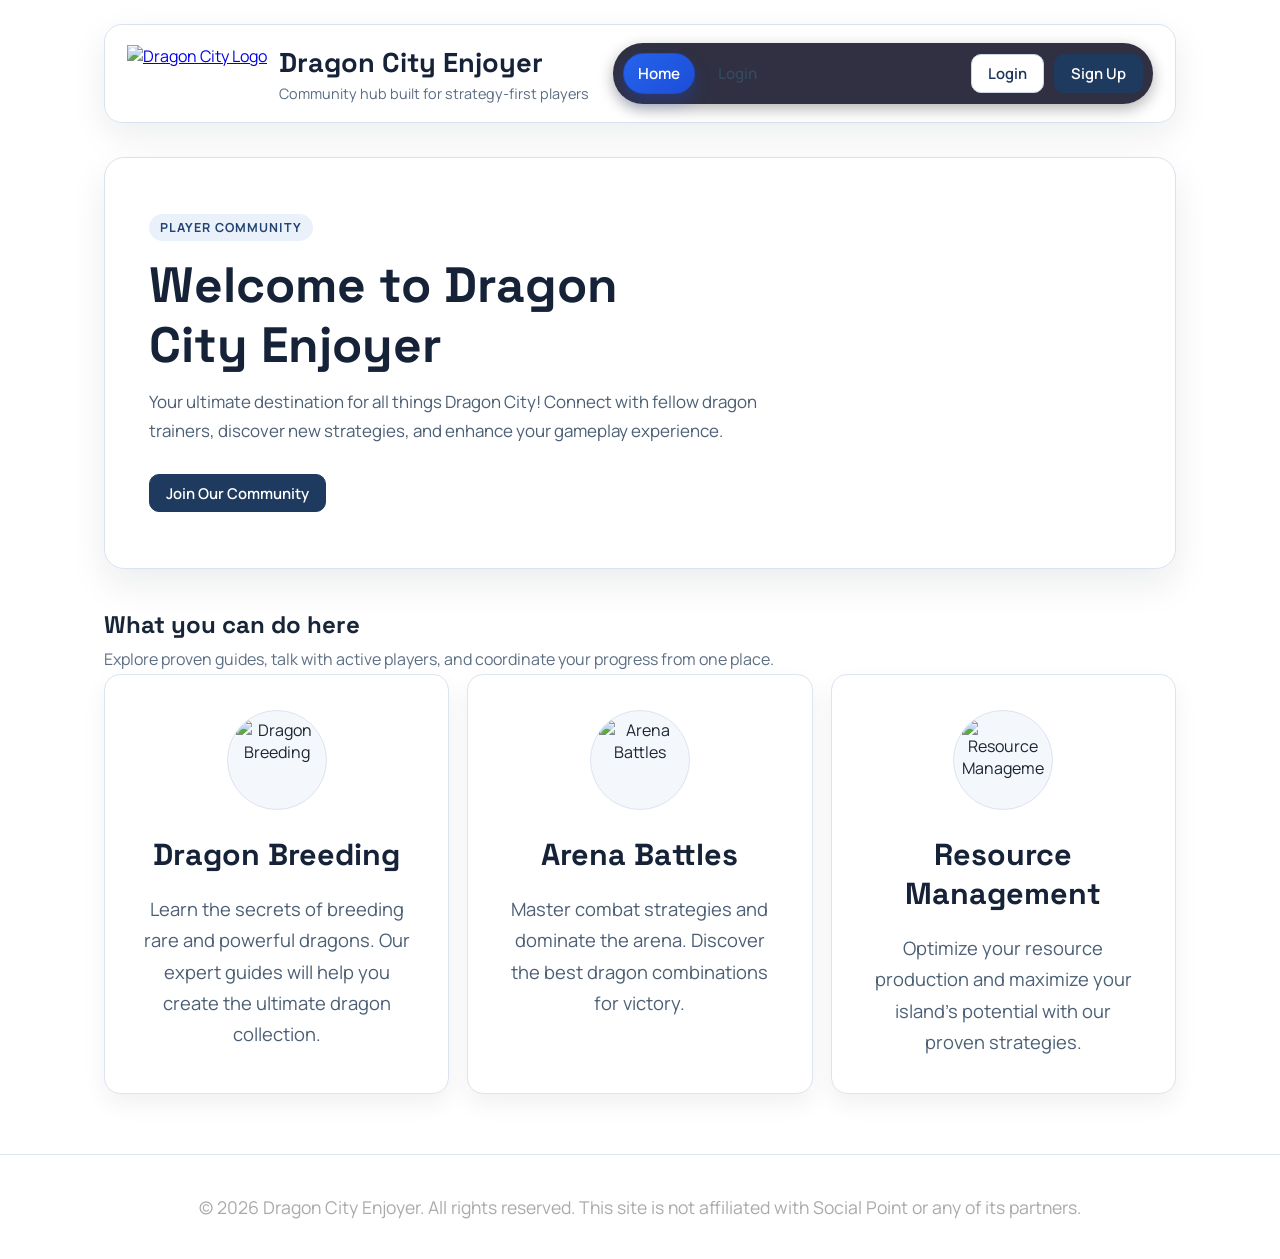
==== commit 83f80b11: "Restore original fonts and enforce true per-file page loading Co-authored-by: Brendan Liu <brendan00" ====
--- a/index.html
+++ b/index.html
@@ -1150,27 +1150,6 @@
             line-height: 1.5;
         }
 
-        /* Credits Display */
-        .credits-display {
-            display: flex;
-            align-items: center;
-            gap: 8px;
-            background: rgba(0, 0, 0, 0.4);
-            padding: 8px 15px;
-            border-radius: 20px;
-            border: 1px solid var(--card-border);
-            margin-left: 15px;
-        }
-
-        .credits-display i {
-            color: #32cd32;
-        }
-
-        .credits-amount {
-            font-weight: 600;
-            color: #32cd32;
-        }
-
         /* Admin Dashboard */
         .admin-dashboard {
             display: grid;
@@ -1228,39 +1207,6 @@
 
         .admin-chat-tab:hover:not(.active) {
             background: rgba(138, 43, 226, 0.3);
-        }
-        
-        /* Top-up Form */
-        .topup-form {
-            background: rgba(0, 0, 0, 0.4);
-            border-radius: 15px;
-            padding: 25px;
-            border: 1px solid var(--card-border);
-            margin-top: 20px;
-        }
-        
-        .topup-form h3 {
-            color: var(--accent);
-            margin-bottom: 15px;
-            font-size: 1.6rem;
-        }
-        
-        .topup-controls {
-            display: flex;
-            gap: 15px;
-            align-items: flex-end;
-            flex-wrap: wrap;
-        }
-        
-        .topup-controls .form-group {
-            flex: 1;
-            min-width: 200px;
-            margin-bottom: 0;
-        }
-        
-        .topup-btn {
-            height: 42px;
-            padding: 0 20px;
         }
         
         /* Stats Cards */
@@ -1410,51 +1356,6 @@
             color: var(--accent);
             margin-bottom: 15px;
             font-size: 1.4rem;
-        }
-        
-        .transaction-table {
-            width: 100%;
-            border-collapse: collapse;
-            margin-top: 15px;
-        }
-        
-        .transaction-table th, .transaction-table td {
-            padding: 12px;
-            text-align: left;
-            border-bottom: 1px solid var(--card-border);
-        }
-        
-        .transaction-table th {
-            background: rgba(106, 27, 154, 0.3);
-            color: var(--accent);
-        }
-        
-        .transaction-table tr:last-child td {
-            border-bottom: none;
-        }
-        
-        .transaction-table tr:hover {
-            background: rgba(138, 43, 226, 0.1);
-        }
-        
-        .transaction-type.purchase {
-            color: var(--success);
-        }
-        
-        .transaction-type.topup {
-            color: var(--info);
-        }
-        
-        .transaction-type.refund {
-            color: var(--warning);
-        }
-        
-        .transaction-amount.positive {
-            color: var(--success);
-        }
-        
-        .transaction-amount.negative {
-            color: var(--danger);
         }
         
         .admin-form {
@@ -1713,9 +1614,9 @@
 
         .nav-link.active {
             color: #ffffff;
-            background: linear-gradient(135deg, #315cf0, #253b87);
-            border-color: #253b87;
-            box-shadow: 0 8px 16px rgba(37, 59, 135, 0.28);
+            background: linear-gradient(135deg, #2563eb, #1d4ed8);
+            border-color: #1d4ed8;
+            box-shadow: 0 8px 16px rgba(29, 78, 216, 0.32);
         }
 
         .auth-buttons {
@@ -1886,8 +1787,6 @@
         .stat-card,
         .admin-sidebar,
         .admin-content,
-        .topup-card,
-        .role-management-card,
         .user-item {
             background: #ffffff !important;
             border: 1px solid #dce4ef !important;
@@ -2182,9 +2081,9 @@
 
         .admin-menu a:hover,
         .admin-menu a.active {
-            background: linear-gradient(135deg, #e8eeff, #dbe4ff);
-            color: #1c2f78;
-            border: 1px solid #b8c7ff;
+            background: linear-gradient(135deg, #eff6ff, #dbeafe);
+            color: #1e3a8a;
+            border: 1px solid #93c5fd;
         }
 
         .stats-container,
@@ -2244,7 +2143,7 @@
         }
     </style>
 </head>
-<body>
+<body data-page="main">
     <!-- Decorative Elements -->
     <div class="dragon-animation">
         <i class="fas fa-dragon"></i>
@@ -2264,7 +2163,7 @@
    <div class="container">
     <header>
         <div class="logo">
-            <a href="#" data-page="main">
+            <a href="/index.html" data-page="main">
                 <img src="https://i.postimg.cc/8zHr1txn/Screenshot-2026-03-01-at-13-46-24-removebg-preview.png" 
                      alt="Dragon City Logo" 
                      class="logo-image">
@@ -2276,11 +2175,11 @@
         </div>
         <div class="nav-container">
             <div class="nav-links">
-                <a href="#" class="nav-link active" data-page="main">Home</a>
-                <a href="#" class="nav-link" data-page="login" id="loginLink">Login</a>
-                <a href="#" class="nav-link" data-page="community" id="communityLink" style="display: none;">Community</a>
-                <a href="#" class="nav-link" data-page="settings" id="settingsLink" style="display: none;">Settings</a>
-                <a href="#" class="nav-link" data-page="admin" id="adminLink" style="display: none;">Admin</a>
+                <a href="/index.html" class="nav-link active" data-page="main">Home</a>
+                <a href="/login.html" class="nav-link" data-page="login" id="loginLink">Login</a>
+                <a href="/community.html" class="nav-link" data-page="community" id="communityLink" style="display: none;">Community</a>
+                <a href="/settings.html" class="nav-link" data-page="settings" id="settingsLink" style="display: none;">Settings</a>
+                <a href="/admin.html" class="nav-link" data-page="admin" id="adminLink" style="display: none;">Admin</a>
             </div>
             <div class="auth-buttons">
                 <button class="btn btn-login" id="loginBtn">Login</button>
@@ -2294,10 +2193,6 @@
                         </div>
                     </div>
                     <span id="userRole" class="role-badge"></span>
-                    <div class="credits-display">
-                        <i class="fas fa-coins"></i>
-                        <span id="userCredits" class="credits-amount">$0</span>
-                    </div>
                     <button class="btn btn-login" id="logoutBtn">Logout</button>
                 </div>
             </div>
@@ -2362,7 +2257,7 @@
                     <button type="submit" class="login-btn">Login to Your Account</button>
                 </form>
                 <div class="signup-link">
-                    <p>Don't have an account? <a href="#" id="showSignup">Sign Up</a></p>
+                    <p>Don't have an account? <a href="/signup.html" id="showSignup">Sign Up</a></p>
                 </div>
             </div>
         </div>
@@ -2400,7 +2295,7 @@
                     <button type="submit" class="login-btn">Create Account</button>
                 </form>
                 <div class="signup-link">
-                    <p>Already have an account? <a href="#" id="showLogin">Login</a></p>
+                    <p>Already have an account? <a href="/login.html" id="showLogin">Login</a></p>
                 </div>
             </div>
         </div>
@@ -2531,44 +2426,6 @@
                         <div id="users-section" class="admin-section">
                             <h2>User Management</h2>
                             
-                            <div class="admin-form">
-                                <h3>Account Top-up</h3>
-                                <div class="form-row">
-                                    <div class="form-group">
-                                        <label for="topupUserSelect">Select User</label>
-                                        <select id="topupUserSelect" class="role-select">
-                                            <option value="">Select User</option>
-                                        </select>
-                                    </div>
-                                    <div class="form-group">
-                                        <label for="topupAmount">Amount ($)</label>
-                                        <input type="number" id="topupAmount" placeholder="Enter amount" min="1" step="1">
-                                    </div>
-                                    <div class="form-group">
-                                        <label for="topupReason">Reason</label>
-                                        <input type="text" id="topupReason" placeholder="Top-up reason">
-                                    </div>
-                                </div>
-                                <button class="admin-btn" id="topupBtn">Add Credits</button>
-                            </div>
-                            
-                            <div class="admin-form">
-                                <h3>Change User Credits</h3>
-                                <div class="form-row">
-                                    <div class="form-group">
-                                        <label for="changeUserSelect">Select User</label>
-                                        <select id="changeUserSelect" class="role-select">
-                                            <option value="">Select User</option>
-                                        </select>
-                                    </div>
-                                    <div class="form-group">
-                                        <label for="changeCreditsAmount">New Credits Amount</label>
-                                        <input type="number" id="changeCreditsAmount" placeholder="Enter new amount" min="0">
-                                    </div>
-                                </div>
-                                <button class="admin-btn" id="changeCreditsBtn">Update Credits</button>
-                            </div>
-                            
                             <div class="admin-card">
                                 <h3>User List</h3>
                                 <div class="user-list" id="userList">
@@ -2692,7 +2549,6 @@
         const userInfo = document.getElementById('userInfo');
         const userEmail = document.getElementById('userEmail');
         const userRole = document.getElementById('userRole');
-        const userCredits = document.getElementById('userCredits');
         const userName = document.getElementById('userName');
         const userAvatar = document.getElementById('userAvatar');
         const communityLink = document.getElementById('communityLink');
@@ -2734,15 +2590,6 @@
 
         // Dashboard Elements
         const totalUsersStat = document.getElementById('totalUsersStat');
-
-        // Top-up Elements
-        const topupUserSelect = document.getElementById('topupUserSelect');
-        const topupAmount = document.getElementById('topupAmount');
-        const topupReason = document.getElementById('topupReason');
-        const topupBtn = document.getElementById('topupBtn');
-        const changeUserSelect = document.getElementById('changeUserSelect');
-        const changeCreditsAmount = document.getElementById('changeCreditsAmount');
-        const changeCreditsBtn = document.getElementById('changeCreditsBtn');
         const profileOptionLabel = document.getElementById('profileOptionLabel');
         const profileOptionUrl = document.getElementById('profileOptionUrl');
         const addProfileOptionBtn = document.getElementById('addProfileOptionBtn');
@@ -2756,17 +2603,18 @@
 
         // URL routing
         const PAGE_TO_PATH = {
-            main: '/dashboard/main',
-            login: '/dashboard/login',
-            signup: '/dashboard/signup',
-            community: '/dashboard/community',
-            settings: '/dashboard/settings',
-            admin: '/dashboard/admin'
+            main: '/index.html',
+            login: '/login.html',
+            signup: '/signup.html',
+            community: '/community.html',
+            settings: '/settings.html',
+            admin: '/admin.html'
         };
         const PATH_TO_PAGE = Object.entries(PAGE_TO_PATH).reduce((acc, [page, path]) => {
             acc[path] = page;
             return acc;
         }, {});
+        const CURRENT_PAGE = document.body.getAttribute('data-page') || "main";
 
         // Current user
         let currentUser = null;
@@ -2808,28 +2656,21 @@
             loadingSpinner.style.display = 'none';
         }
 
-        function getPageFromPath(pathname = window.location.pathname) {
-            const normalized = (pathname || '/').replace(/\/+$/, '') || '/';
-            if (normalized === '/' || normalized === '/dashboard') return 'main';
-            if (PATH_TO_PAGE[normalized]) return PATH_TO_PAGE[normalized];
-            const dashboardPrefix = '/dashboard/';
-            if (normalized.startsWith(dashboardPrefix)) {
-                const candidate = normalized.slice(dashboardPrefix.length);
-                if (candidate && Object.prototype.hasOwnProperty.call(PAGE_TO_PATH, candidate)) {
-                    return candidate;
-                }
-            }
-            return 'main';
-        }
-
-        function pushPageRoute(pageId, replace = false) {
+        function getPageFromPath() {
+            return CURRENT_PAGE;
+        }
+
+        function pushPageRoute() {
+            // Intentionally disabled in MPA mode.
+        }
+
+        function navigateToPage(pageId, replace = false) {
             const path = PAGE_TO_PATH[pageId] || PAGE_TO_PATH.main;
-            const state = { pageId };
             if (replace) {
-                window.history.replaceState(state, '', path);
-            } else {
-                window.history.pushState(state, '', path);
-            }
+                window.location.replace(path);
+                return;
+            }
+            window.location.assign(path);
         }
 
         // Show page
@@ -2968,7 +2809,7 @@
                         showNotification('Login successful!');
                         
                         // Redirect to main page after successful login
-                        showPage('main');
+                        navigateToPage('main', true);
                         
                         return userCredential.user;
                     });
@@ -3039,7 +2880,6 @@
                                 <div><strong>Created: </strong> <span class="login-info">${createdAt}</span></div>
                                 <div><strong>Last Login: </strong> <span class="login-info">${lastLogin}</span></div>
                                 <div><strong>Banned: </strong> ${user.banned ? 'Yes' : 'No'}</div>
-                                <div><strong>Credits: </strong> ${user.credits || 0}</div>
                             </div>
                             <div class="user-actions">
                                 ${currentUser.email === OWNER_EMAIL ? 
@@ -3209,22 +3049,6 @@
                 });
         }
 
-        // Update user credits display
-        function updateUserCreditsDisplay() {
-            if (currentUser) {
-                rtdb.ref('users/' + currentUser.uid).once('value')
-                    .then((snapshot) => {
-                        const userData = snapshot.val();
-                        if (userData) {
-                            userCredits.textContent = `${userData.credits || 0}`;
-                        }
-                    })
-                    .catch((error) => {
-                        console.error("Error getting user credits: ", error);
-                    });
-            }
-        }
-
         function updateDashboardStats() {
             if (!currentUser || (currentUser.email !== OWNER_EMAIL && userRoleData !== 'Admin')) {
                 return;
@@ -3238,114 +3062,6 @@
                     console.error('Error getting user count: ', error);
                 });
         }
-
-        // Top-up Functions
-        function loadUsersForTopup() {
-            if (!currentUser || (currentUser.email !== OWNER_EMAIL && userRoleData !== 'Admin')) {
-                return;
-            }
-            
-            rtdb.ref('users').once('value')
-                .then((snapshot) => {
-                    topupUserSelect.innerHTML = '<option value="">Select User</option>';
-                    changeUserSelect.innerHTML = '<option value="">Select User</option>';
-                    
-                    snapshot.forEach((childSnapshot) => {
-                        const user = childSnapshot.val();
-                        const option1 = document.createElement('option');
-                        const option2 = document.createElement('option');
-                        
-                        option1.value = childSnapshot.key;
-                        option1.textContent = `${user.username} (${user.email})`;
-                        
-                        option2.value = childSnapshot.key;
-                        option2.textContent = `${user.username} (${user.email})`;
-                        
-                        topupUserSelect.appendChild(option1);
-                        changeUserSelect.appendChild(option2);
-                    });
-                })
-                .catch((error) => {
-                    console.error("Error loading users for top-up: ", error);
-                });
-        }
-        
-        function topupUserAccount() {
-            const userId = topupUserSelect.value;
-            const amount = parseFloat(topupAmount.value);
-            const reason = topupReason.value.trim();
-            
-            if (!userId || isNaN(amount) || amount <= 0 || !reason) {
-                showNotification('Please fill all fields with valid values', true);
-                return;
-            }
-            
-            showLoading();
-            
-            const userRef = rtdb.ref('users/' + userId);
-            
-            userRef.once('value')
-                .then((snapshot) => {
-                    if (!snapshot.exists()) {
-                        throw new Error('User not found');
-                    }
-                    
-                    const userData = snapshot.val();
-                    const currentCredits = userData.credits || 0;
-                    const newCredits = currentCredits + amount;
-                    
-                    return userRef.update({
-                        credits: newCredits
-                    });
-                })
-                .then(() => {
-                    hideLoading();
-                    showNotification(`Successfully added ${amount} to user account!`);
-                    topupUserSelect.value = '';
-                    topupAmount.value = '';
-                    topupReason.value = '';
-                    loadUsers(); // Refresh user list
-                    updateUserCreditsDisplay(); // Update current user credits if needed
-                })
-                .catch((error) => {
-                    hideLoading();
-                    console.error("Error topping up user: ", error);
-                    showNotification('Error topping up user: ' + error.message, true);
-                });
-        }
-        
-        function changeUserCredits() {
-            const userId = changeUserSelect.value;
-            const newAmount = parseFloat(changeCreditsAmount.value);
-            
-            if (!userId || isNaN(newAmount) || newAmount < 0) {
-                showNotification('Please select a user and enter a valid amount', true);
-                return;
-            }
-            
-            showLoading();
-            
-            const userRef = rtdb.ref('users/' + userId);
-            
-            userRef.update({
-                credits: newAmount
-            })
-            .then(() => {
-                hideLoading();
-                showNotification(`Successfully updated user credits to ${newAmount}!`);
-                changeUserSelect.value = '';
-                changeCreditsAmount.value = '';
-                loadUsers(); // Refresh user list
-                updateUserCreditsDisplay(); // Update current user credits if needed
-            })
-            .catch((error) => {
-                hideLoading();
-                console.error("Error changing user credits: ", error);
-                showNotification('Error changing user credits: ' + error.message, true);
-            });
-        }
-        
-        // Show admin section
         function showAdminSection(sectionId) {
             adminSections.forEach(section => {
                 section.classList.remove('active');
@@ -3644,7 +3360,6 @@
                         email: email,
                         role: 'Member',
                         banned: false,
-                        credits: 0,
                         profilePicture: safeProfilePicture,
                         createdAt: firebase.database.ServerValue.TIMESTAMP,
                         lastLogin: firebase.database.ServerValue.TIMESTAMP
@@ -3653,8 +3368,7 @@
                 .then(() => {
                     hideLoading();
                     showNotification('Account created successfully!');
-                    pushPageRoute('main', true);
-                    showPage('main', false);
+                    navigateToPage('main', true);
                     return loadCurrentUserProfile();
                 })
                 .catch((error) => {
@@ -3878,19 +3592,6 @@
         
         // Event Listeners
         document.addEventListener('DOMContentLoaded', () => {
-            // Page navigation
-            navLinks.forEach(link => {
-                link.addEventListener('click', (e) => {
-                    e.preventDefault();
-                    const pageId = link.getAttribute('data-page');
-                    showPage(pageId);
-                });
-            });
-
-            // Browser back/forward URL navigation
-            window.addEventListener('popstate', () => {
-                showPage(getPageFromPath(), false);
-            });
 
             // Profile picture selectors
             signupProfilePicture.addEventListener('change', updateSignupProfilePreview);
@@ -3907,7 +3608,6 @@
                     switch(sectionId) {
                         case 'users':
                             loadUsers();
-                            loadUsersForTopup();
                             break;
                         case 'roles':
                             loadUsersForRoleManagement();
@@ -3976,29 +3676,23 @@
             addProfileOptionBtn.addEventListener('click', addProfileOption);
             saveDefaultProfileBtn.addEventListener('click', saveDefaultProfileOption);
 
-            // Top-up functions
-            topupBtn.addEventListener('click', topupUserAccount);
-            changeCreditsBtn.addEventListener('click', changeUserCredits);
-
             // Auth buttons
-            loginBtn.addEventListener('click', () => showPage('login'));
-            signupBtn.addEventListener('click', () => showPage('signup'));
+            loginBtn.addEventListener('click', () => navigateToPage('login'));
+            signupBtn.addEventListener('click', () => navigateToPage('signup'));
             logoutBtn.addEventListener('click', logout);
             showSignup.addEventListener('click', (e) => {
                 e.preventDefault();
-                showPage('signup');
+                navigateToPage('signup');
             });
             showLogin.addEventListener('click', (e) => {
                 e.preventDefault();
-                showPage('login');
+                navigateToPage('login');
             });
-            heroSignupBtn.addEventListener('click', () => showPage('signup'));
+            heroSignupBtn.addEventListener('click', () => navigateToPage('signup'));
 
             // Load profile choices before user interacts with auth/settings
             loadProfileOptions().then(() => {
-                const initialPage = getPageFromPath();
-                showPage(initialPage, false);
-                pushPageRoute(initialPage, true);
+                showPage(CURRENT_PAGE, false);
             });
 
             // Update the auth state listener
@@ -4018,7 +3712,6 @@
 
                     checkAdminStatus(user).then(() => {
                         loadCurrentUserProfile();
-                        updateUserCreditsDisplay();
                         loadCommunityPosts();
 
                         if (userRoleData === 'Admin' || userRoleData === 'Owner') {
@@ -4026,9 +3719,16 @@
                             loadProfileOptionsForAdmin();
                         }
 
-                        const requestedPage = getPageFromPath();
+                        const requestedPage = CURRENT_PAGE;
+                        if (requestedPage === 'login' || requestedPage === 'signup') {
+                            navigateToPage('main', true);
+                            return;
+                        }
+                        if (requestedPage === 'admin' && !(userRoleData === 'Admin' || userRoleData === 'Owner')) {
+                            navigateToPage('main', true);
+                            return;
+                        }
                         showPage(requestedPage, false);
-                        pushPageRoute(requestedPage, true);
                     });
                 } else {
                     currentUser = null;
@@ -4047,10 +3747,13 @@
                     settingsLink.style.display = 'none';
                     adminLink.style.display = 'none';
 
-                    const requestedPage = getPageFromPath();
-                    const publicPage = ['main', 'login', 'signup'].includes(requestedPage) ? requestedPage : 'login';
-                    showPage(publicPage, false);
-                    pushPageRoute(publicPage, true);
+                    const requestedPage = CURRENT_PAGE;
+                    const protectedPages = ['community', 'settings', 'admin'];
+                    if (protectedPages.includes(requestedPage)) {
+                        navigateToPage('login', true);
+                        return;
+                    }
+                    showPage(requestedPage, false);
                 }
             });
 
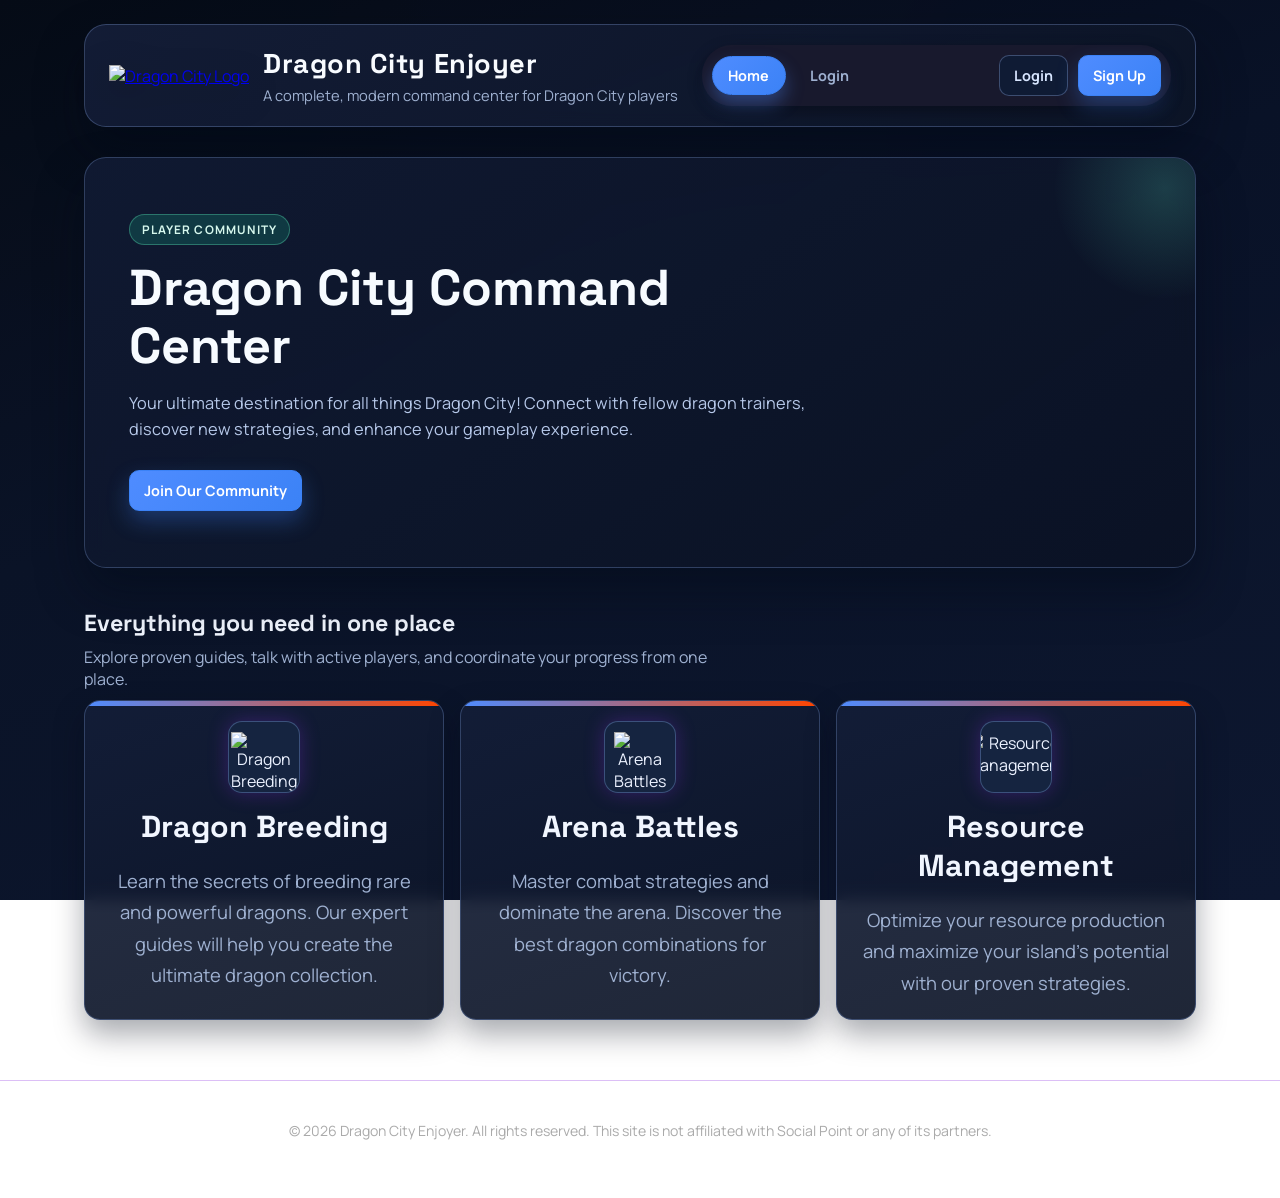
==== commit 8739f863: "Implement full visual redesign and unified responsive layouts Co-authored-by: Brendan Liu <brendan00" ====
--- a/index.html
+++ b/index.html
@@ -1495,22 +1495,29 @@
         }
     </style>
     <style>
-        /* Hand-crafted visual refresh */
+        /* Full redesign layer */
         :root {
-            --primary: #1f3a5f;
-            --primary-dark: #152a46;
-            --secondary: #315e91;
-            --accent: #13315c;
-            --dark: #f4f6fb;
-            --darker: #eef2f7;
-            --light: #1c2532;
-            --card-bg: #ffffff;
-            --card-border: #dde4ef;
-            --admin-bg: #ffffff;
-            --success: #197c42;
-            --warning: #9a6700;
-            --danger: #b42318;
-            --info: #175cd3;
+            --bg: #090f1e;
+            --bg-soft: #0f1730;
+            --surface: #121d36;
+            --surface-soft: #172341;
+            --surface-elevated: #1b2b4b;
+            --border: #2f436c;
+            --border-strong: #405989;
+            --text: #ecf2ff;
+            --text-muted: #9fb1d1;
+            --heading: #f8fbff;
+            --primary: #4f8cff;
+            --primary-strong: #3b82f6;
+            --accent: #5ce4c3;
+            --danger: #ff6b7c;
+            --success: #4ade80;
+            --warning: #f8c15a;
+            --shadow-lg: 0 24px 48px rgba(3, 8, 23, 0.45);
+            --shadow-md: 0 14px 30px rgba(3, 8, 23, 0.35);
+            --radius-xl: 22px;
+            --radius-lg: 16px;
+            --radius-md: 12px;
         }
 
         * {
@@ -1518,9 +1525,12 @@
         }
 
         body {
-            background: linear-gradient(180deg, #f7f9fc 0%, #eef2f8 100%);
-            background-image: none;
-            color: #1c2532;
+            min-height: 100vh;
+            background:
+                radial-gradient(circle at 10% 0%, rgba(92, 228, 195, 0.2), transparent 32%),
+                radial-gradient(circle at 90% 10%, rgba(79, 140, 255, 0.2), transparent 28%),
+                linear-gradient(160deg, #060b17 0%, #0a1327 42%, #0d1730 100%);
+            color: var(--text);
             background-attachment: fixed;
         }
 
@@ -1532,48 +1542,51 @@
         }
 
         .container {
-            max-width: 1120px;
+            max-width: 1160px;
+            margin: 0 auto;
             padding: 0 24px;
         }
 
         header {
-            margin: 24px 0 34px;
-            padding: 18px 22px;
-            border-radius: 18px;
-            border: 1px solid #d9e2ef;
-            background: rgba(255, 255, 255, 0.94);
-            box-shadow: 0 12px 35px rgba(15, 23, 42, 0.08);
+            margin: 24px 0 30px;
+            padding: 20px 24px;
+            border-radius: var(--radius-xl);
+            border: 1px solid rgba(103, 127, 177, 0.42);
+            background: linear-gradient(140deg, rgba(20, 30, 56, 0.94), rgba(12, 20, 38, 0.94));
+            box-shadow: var(--shadow-lg);
             display: grid;
             grid-template-columns: auto 1fr;
-            gap: 16px 24px;
+            gap: 18px 24px;
+            backdrop-filter: blur(8px);
         }
 
         .logo {
-            gap: 12px;
+            display: flex;
             align-items: center;
+            gap: 14px;
         }
 
         .logo-image {
+            height: 60px;
             width: auto;
-            height: 58px;
-            display: block;
+            filter: drop-shadow(0 10px 18px rgba(0, 0, 0, 0.35));
         }
 
         .logo h1 {
             margin: 0;
+            font-family: "Space Grotesk", "Manrope", sans-serif;
             font-size: 1.7rem;
-            letter-spacing: 0;
-            color: #152238;
+            color: var(--heading);
+            letter-spacing: 0.02em;
+            -webkit-text-fill-color: var(--heading);
             background: none;
             text-shadow: none;
-            -webkit-text-fill-color: #152238;
-            font-family: "Space Grotesk", "Manrope", sans-serif;
         }
 
         .logo-text p {
             margin-top: 4px;
-            color: #5a6b82;
-            font-size: 0.9rem;
+            color: var(--text-muted);
+            font-size: 0.92rem;
         }
 
         .nav-container {
@@ -1586,19 +1599,23 @@
 
         .nav-links {
             display: flex;
+            flex-wrap: wrap;
             gap: 8px;
-            flex-wrap: wrap;
         }
 
         .nav-link {
+            display: inline-flex;
+            align-items: center;
+            gap: 6px;
+            padding: 9px 15px;
+            border-radius: 999px;
             text-decoration: none;
-            color: #34495e;
-            border-radius: 999px;
+            color: var(--text-muted);
             border: 1px solid transparent;
-            padding: 9px 14px;
-            font-size: 0.95rem;
-            font-weight: 600;
-            transition: background 0.2s ease, color 0.2s ease, border-color 0.2s ease;
+            transition: all 0.2s ease;
+            font-weight: 700;
+            font-size: 0.9rem;
+            letter-spacing: 0.01em;
         }
 
         .nav-link::before {
@@ -1607,392 +1624,495 @@
 
         .nav-link:hover,
         .nav-link:focus-visible {
-            color: #17345c;
-            background: #edf3fc;
-            border-color: #d6e0ee;
-        }
-
-        .nav-link.active {
             color: #ffffff;
-            background: linear-gradient(135deg, #2563eb, #1d4ed8);
-            border-color: #1d4ed8;
-            box-shadow: 0 8px 16px rgba(29, 78, 216, 0.32);
+            background: rgba(89, 116, 169, 0.28);
+            border-color: rgba(114, 146, 208, 0.55);
+        }
+
+        .nav-link.active,
+        .nav-link.active:visited {
+            color: #ffffff !important;
+            background: linear-gradient(135deg, #4f8cff, #3b82f6) !important;
+            border-color: #3b82f6 !important;
+            box-shadow: 0 10px 18px rgba(79, 140, 255, 0.35);
         }
 
         .auth-buttons {
-            gap: 10px;
-        }
-
-        .btn {
-            border-radius: 10px;
-            padding: 10px 16px;
-            font-size: 0.93rem;
-            line-height: 1.1;
-            box-shadow: none;
-        }
-
-        .btn::before {
-            display: none;
-        }
-
-        .btn-login {
-            background: #ffffff;
-            border: 1px solid #cad6e6;
-            color: #1f345a;
-        }
-
-        .btn-login:hover {
-            background: #f7f9fc;
-        }
-
-        .btn-signup,
-        .login-btn,
-        .post-btn {
-            background: #1f3a5f;
-            color: #ffffff;
-            border: 1px solid #1f3a5f;
-        }
-
-        .btn-signup:hover,
-        .login-btn:hover,
-        .post-btn:hover {
-            background: #162d4a;
-            border-color: #162d4a;
-            transform: none;
-            box-shadow: none;
-        }
-
-        .user-info-display {
-            background: #f6f8fc;
-            border: 1px solid #dce4ef;
-            border-radius: 12px;
-            padding: 8px 10px;
             display: flex;
             align-items: center;
             gap: 10px;
             flex-wrap: wrap;
         }
 
+        .btn,
+        .login-btn,
+        .admin-btn,
+        .post-btn {
+            border-radius: 10px;
+            border: 1px solid transparent;
+            padding: 10px 14px;
+            font-size: 0.9rem;
+            font-weight: 700;
+            cursor: pointer;
+            transition: transform 0.2s ease, box-shadow 0.2s ease, background 0.2s ease, border-color 0.2s ease;
+        }
+
+        .btn::before {
+            display: none !important;
+        }
+
+        .btn-login {
+            background: rgba(16, 28, 54, 0.92);
+            border: 1px solid rgba(109, 132, 177, 0.48);
+            color: #d8e6ff;
+        }
+
+        .btn-login:hover {
+            background: rgba(27, 43, 77, 0.95);
+            border-color: rgba(131, 161, 219, 0.65);
+        }
+
+        .btn-signup,
+        .login-btn,
+        .admin-btn,
+        .post-btn {
+            background: linear-gradient(135deg, #4f8cff, #3b82f6);
+            color: #ffffff;
+            border-color: #3b82f6;
+            box-shadow: 0 10px 22px rgba(59, 130, 246, 0.32);
+        }
+
+        .btn-signup:hover,
+        .login-btn:hover,
+        .admin-btn:hover,
+        .post-btn:hover {
+            transform: translateY(-1px);
+            background: linear-gradient(135deg, #66a0ff, #4f8cff);
+            border-color: #66a0ff;
+        }
+
+        .user-info-display {
+            background: rgba(13, 22, 44, 0.9);
+            border: 1px solid rgba(90, 116, 164, 0.46);
+            border-radius: 12px;
+            padding: 8px 10px;
+            display: flex;
+            align-items: center;
+            gap: 10px;
+            flex-wrap: wrap;
+        }
+
         .user-identity {
             display: flex;
             align-items: center;
-            gap: 8px;
+            gap: 9px;
         }
 
         .user-identity-meta {
             display: flex;
             flex-direction: column;
-            line-height: 1.15;
+            line-height: 1.18;
         }
 
         .user-identity-meta #userName {
+            color: #f3f8ff;
             font-weight: 700;
-            color: #1b2f4b;
         }
 
         .user-identity-meta #userEmail {
-            font-size: 0.82rem;
-            color: #5f7087;
+            color: var(--text-muted);
+            font-size: 0.8rem;
         }
 
         .user-avatar {
             width: 34px;
             height: 34px;
             border-radius: 50%;
-            border: 2px solid #d5deeb;
+            border: 2px solid rgba(110, 140, 194, 0.62);
+            background: #182540;
             object-fit: cover;
-            background: #eef3f9;
+        }
+
+        .page {
+            margin-bottom: 28px;
         }
 
         .hero {
+            position: relative;
+            overflow: hidden;
+            padding: 56px 44px;
+            border-radius: var(--radius-xl);
+            border: 1px solid rgba(92, 116, 165, 0.44);
+            background: linear-gradient(145deg, rgba(16, 26, 50, 0.96), rgba(11, 18, 36, 0.92));
+            box-shadow: var(--shadow-lg);
             text-align: left;
-            background: #ffffff;
-            border: 1px solid #d9e2ef;
-            border-radius: 20px;
-            box-shadow: 0 16px 36px rgba(15, 23, 42, 0.08);
-            padding: 56px 44px;
+        }
+
+        .hero::after {
+            content: "";
+            position: absolute;
+            right: -80px;
+            top: -80px;
+            width: 220px;
+            height: 220px;
+            border-radius: 50%;
+            background: radial-gradient(circle, rgba(92, 228, 195, 0.2) 0%, rgba(92, 228, 195, 0) 72%);
+            pointer-events: none;
+        }
+
+        .hero::before {
+            display: none !important;
         }
 
         .hero-kicker {
-            display: inline-block;
+            display: inline-flex;
+            align-items: center;
+            gap: 6px;
             margin-bottom: 14px;
-            padding: 5px 11px;
+            padding: 6px 12px;
             border-radius: 999px;
-            background: #eaf1fb;
-            color: #24436e;
-            font-size: 0.78rem;
+            font-size: 0.74rem;
+            letter-spacing: 0.09em;
+            text-transform: uppercase;
             font-weight: 700;
-            letter-spacing: 0.08em;
-            text-transform: uppercase;
-        }
-
-        .hero::before {
-            display: none;
+            color: #d6f7ed;
+            background: rgba(22, 153, 123, 0.26);
+            border: 1px solid rgba(76, 190, 158, 0.45);
         }
 
         .hero h2 {
-            margin-bottom: 14px;
-            color: #152238;
+            margin: 0 0 14px;
+            color: #f7fbff;
+            -webkit-text-fill-color: #f7fbff;
             background: none;
             text-shadow: none;
-            -webkit-text-fill-color: #152238;
-            font-size: clamp(2rem, 5vw, 3.1rem);
-            line-height: 1.2;
-            max-width: 15ch;
             font-family: "Space Grotesk", "Manrope", sans-serif;
+            font-size: clamp(2rem, 5vw, 3.15rem);
+            line-height: 1.16;
+            max-width: 17ch;
         }
 
         .hero p {
-            color: #4c5f75;
-            font-size: 1.06rem;
-            max-width: 66ch;
             margin: 0 0 28px;
+            color: #b6c8e9;
+            font-size: 1.02rem;
+            line-height: 1.6;
+            max-width: 70ch;
         }
 
         .hero-actions {
             display: flex;
+            flex-wrap: wrap;
             gap: 12px;
-            align-items: center;
-            flex-wrap: wrap;
         }
 
         .features-intro {
-            margin: 26px 0 4px;
+            margin: 24px 0 10px;
         }
 
         .features-intro h3 {
+            margin: 0 0 8px;
+            color: #f1f6ff;
             font-family: "Space Grotesk", "Manrope", sans-serif;
-            font-size: 1.5rem;
-            color: #182538;
-            margin-bottom: 8px;
+            font-size: 1.45rem;
         }
 
         .features-intro p {
-            color: #5d6e84;
-        }
-
-        .features,
-        .community-container {
-            gap: 18px;
+            color: var(--text-muted);
+            max-width: 65ch;
+        }
+
+        .features {
+            display: grid;
+            grid-template-columns: repeat(auto-fit, minmax(240px, 1fr));
+            gap: 16px;
         }
 
         .feature-card,
         .login-container,
         .post-form,
-        .post,
-        .community-card,
-        .admin-item,
+        .community-chat-shell,
+        .settings-card,
+        .admin-sidebar,
+        .admin-content,
         .admin-card,
         .admin-form,
         .stat-card,
-        .admin-sidebar,
-        .admin-content,
-        .user-item {
-            background: #ffffff !important;
-            border: 1px solid #dce4ef !important;
-            border-radius: 16px;
-            box-shadow: 0 10px 24px rgba(15, 23, 42, 0.06) !important;
-            backdrop-filter: none;
-        }
-
-        .feature-card::before,
-        .login-container::before {
-            display: none;
-        }
-
-        .feature-card:hover,
-        .community-card:hover {
-            transform: translateY(-3px);
-            border-color: #bfd0e5 !important;
+        .user-item,
+        .profile-option-item {
+            border-radius: var(--radius-lg);
+            border: 1px solid rgba(90, 116, 165, 0.46) !important;
+            background: linear-gradient(160deg, rgba(20, 30, 56, 0.92), rgba(12, 20, 38, 0.92)) !important;
+            box-shadow: var(--shadow-md) !important;
+            backdrop-filter: blur(8px);
+        }
+
+        .feature-card {
+            padding: 20px;
+            transition: transform 0.2s ease, border-color 0.2s ease;
+        }
+
+        .feature-card:hover {
+            transform: translateY(-4px);
+            border-color: rgba(118, 156, 227, 0.72) !important;
         }
 
         .feature-card h3,
         .login-container h2,
         .community-section h2,
+        #settings-page h2,
         #admin-page h2,
-        #settings-page h2 {
-            color: #152238;
+        .settings-card h3,
+        .admin-card h3,
+        .admin-form h3 {
+            color: #f1f6ff;
+            font-family: "Space Grotesk", "Manrope", sans-serif;
             text-shadow: none;
-            font-family: "Space Grotesk", "Manrope", sans-serif;
         }
 
         .feature-card p,
-        .post-content,
-        .post p,
-        .item-description {
-            color: #4c5f75;
-        }
-
-        .chat-subtitle {
-            margin: 2px 0 16px;
-            color: #5d6e84;
+        .item-description,
+        .chat-subtitle,
+        .settings-help,
+        .settings-current-email,
+        .community-message-text,
+        .community-message-meta .timestamp,
+        .profile-option-item .label,
+        .item-position {
+            color: var(--text-muted);
+        }
+
+        .feature-card .item-image {
+            width: 72px;
+            height: 72px;
+            display: grid;
+            place-items: center;
+            border-radius: 14px;
+            background: rgba(23, 37, 66, 0.95);
+            border: 1px solid rgba(99, 128, 183, 0.5);
+            margin-bottom: 14px;
+        }
+
+        .feature-card .item-image img {
+            width: 100%;
+            height: 100%;
+            object-fit: contain;
+            padding: 10px;
+        }
+
+        .login-container {
+            max-width: 520px;
+            margin: 0 auto;
+            padding: 28px;
+        }
+
+        .signup-link {
+            margin-top: 14px;
+            color: var(--text-muted);
+        }
+
+        .signup-link a {
+            color: #8eb8ff;
+            font-weight: 700;
+        }
+
+        .community-section {
+            display: grid;
+            gap: 14px;
         }
 
         .community-chat-shell {
-            border: 1px solid #dce4ef;
-            border-radius: 16px;
-            background: #ffffff;
-            box-shadow: 0 10px 24px rgba(15, 23, 42, 0.06);
+            padding: 0;
             overflow: hidden;
         }
 
         .community-chat-list {
             min-height: 320px;
-            max-height: 500px;
+            max-height: 520px;
             overflow-y: auto;
             padding: 16px;
             display: flex;
             flex-direction: column;
             gap: 10px;
-            background: linear-gradient(180deg, #fbfcff 0%, #f4f7fd 100%);
+            background: linear-gradient(180deg, rgba(10, 19, 37, 0.9), rgba(12, 22, 42, 0.9));
         }
 
         .community-message {
             display: flex;
             gap: 10px;
             align-items: flex-start;
-            background: #ffffff;
-            border: 1px solid #dce4ef;
+            border: 1px solid rgba(95, 124, 181, 0.45);
             border-radius: 12px;
+            background: rgba(17, 28, 52, 0.92);
             padding: 10px 12px;
         }
 
         .community-message.mine {
-            border-color: #c6d8ee;
-            background: #eef5ff;
+            border-color: rgba(92, 228, 195, 0.55);
+            background: rgba(12, 50, 58, 0.55);
+        }
+
+        .community-message .avatar,
+        .settings-avatar,
+        .signup-avatar-preview img,
+        .profile-option-item img {
+            border-radius: 50%;
+            border: 2px solid rgba(103, 128, 179, 0.6);
+            background: #1b2948;
         }
 
         .community-message .avatar {
             width: 36px;
             height: 36px;
-            border-radius: 50%;
             object-fit: cover;
-            border: 2px solid #d6e0ec;
-            background: #eff4fb;
             flex-shrink: 0;
         }
 
         .community-message-meta {
             display: flex;
+            align-items: center;
             gap: 8px;
-            align-items: center;
             margin-bottom: 4px;
         }
 
-        .community-message-meta .username {
+        .community-message-meta .username,
+        .settings-current-username,
+        .user-name,
+        .label {
+            color: #e8f0ff;
             font-weight: 700;
-            color: #1a2f4b;
-        }
-
-        .community-message-meta .timestamp {
-            color: #6f8096;
-            font-size: 0.78rem;
-        }
-
-        .community-message-text {
-            color: #2d3f58;
-            line-height: 1.5;
-            white-space: pre-wrap;
-            word-break: break-word;
-        }
-
-        .signup-avatar-preview,
-        .settings-current-profile {
-            display: flex;
-            align-items: center;
-            gap: 12px;
-            margin-bottom: 16px;
-        }
-
-        .signup-avatar-preview img,
-        .settings-avatar {
-            width: 56px;
-            height: 56px;
-            border-radius: 50%;
-            border: 2px solid #cfd9e8;
-            object-fit: cover;
-            background: #eff4fb;
+        }
+
+        .post-form {
+            padding: 16px;
         }
 
         .settings-layout {
             display: grid;
             grid-template-columns: repeat(auto-fit, minmax(280px, 1fr));
             gap: 14px;
-            margin-top: 16px;
+            margin-top: 12px;
         }
 
         .settings-card {
-            background: #ffffff;
-            border: 1px solid #dce4ef;
-            border-radius: 16px;
-            box-shadow: 0 10px 24px rgba(15, 23, 42, 0.06);
             padding: 18px;
         }
 
-        .settings-card h3 {
-            color: #1a2f49;
-            margin-bottom: 14px;
-        }
-
-        .settings-current-username {
-            font-size: 1.05rem;
-            color: #172a44;
-            font-weight: 700;
-        }
-
-        .settings-current-email {
-            color: #5f7087;
-            font-size: 0.9rem;
-        }
-
-        .settings-help {
-            margin-top: -4px;
-            margin-bottom: 12px;
-            color: #5f7087;
-            font-size: 0.85rem;
-            line-height: 1.45;
-        }
-
+        .settings-current-profile,
+        .signup-avatar-preview,
+        .profile-option-item-main,
+        .message-sender-row,
+        .user-identity {
+            display: flex;
+            align-items: center;
+            gap: 10px;
+        }
+
+        .settings-avatar,
+        .signup-avatar-preview img {
+            width: 56px;
+            height: 56px;
+            object-fit: cover;
+        }
+
+        .admin-container {
+            display: grid;
+            grid-template-columns: 260px minmax(0, 1fr);
+            gap: 16px;
+            align-items: start;
+        }
+
+        .admin-sidebar {
+            padding: 18px;
+        }
+
+        .admin-menu {
+            display: grid;
+            gap: 8px;
+            padding: 0;
+            margin: 12px 0 0;
+            list-style: none;
+        }
+
+        .admin-menu a {
+            display: flex;
+            align-items: center;
+            gap: 10px;
+            padding: 10px 12px;
+            border-radius: 10px;
+            text-decoration: none;
+            color: var(--text-muted);
+            border: 1px solid transparent;
+            transition: all 0.2s ease;
+        }
+
+        .admin-menu a:hover {
+            color: #ffffff;
+            background: rgba(79, 140, 255, 0.22);
+            border-color: rgba(122, 164, 237, 0.65);
+        }
+
+        .admin-menu a.active,
+        .admin-menu a.active:visited {
+            color: #ffffff !important;
+            background: linear-gradient(135deg, #4f8cff, #3b82f6) !important;
+            border-color: #3b82f6 !important;
+            box-shadow: 0 8px 16px rgba(79, 140, 255, 0.35);
+        }
+
+        .admin-content {
+            padding: 18px;
+        }
+
+        .admin-section {
+            display: none;
+        }
+
+        .admin-section.active {
+            display: block;
+        }
+
+        .stats-container,
+        .admin-grid,
         .profile-options-list {
             display: grid;
-            grid-template-columns: repeat(auto-fit, minmax(200px, 1fr));
-            gap: 10px;
+            gap: 12px;
+        }
+
+        .stats-container,
+        .admin-grid {
+            grid-template-columns: repeat(auto-fit, minmax(220px, 1fr));
+        }
+
+        .profile-options-list {
+            grid-template-columns: repeat(auto-fit, minmax(220px, 1fr));
+        }
+
+        .stat-card,
+        .admin-card,
+        .admin-form,
+        .user-item {
+            padding: 16px;
+        }
+
+        .stat-card .value {
+            color: #8eb8ff;
+            font-size: 1.8rem;
+            font-weight: 800;
         }
 
         .profile-option-item {
-            border: 1px solid #dce4ef;
-            border-radius: 12px;
+            display: flex;
+            justify-content: space-between;
+            align-items: center;
+            gap: 8px;
             padding: 10px;
-            display: flex;
-            align-items: center;
-            justify-content: space-between;
-            gap: 8px;
-            background: #f9fbff;
-        }
-
-        .profile-option-item-main {
-            display: flex;
-            gap: 8px;
-            align-items: center;
-            min-width: 0;
         }
 
         .profile-option-item img {
             width: 36px;
             height: 36px;
-            border-radius: 50%;
             object-fit: cover;
-            border: 1px solid #d2ddec;
-            flex-shrink: 0;
-            background: #eff3fa;
-        }
-
-        .profile-option-item .label {
-            color: #2a3f5c;
-            font-size: 0.9rem;
-            overflow: hidden;
-            text-overflow: ellipsis;
-            white-space: nowrap;
         }
 
         .profile-option-actions {
@@ -2001,128 +2121,101 @@
         }
 
         .tiny-btn {
-            border: 1px solid #cad6e6;
-            background: #ffffff;
-            color: #284567;
             border-radius: 8px;
-            padding: 5px 8px;
+            border: 1px solid rgba(108, 139, 196, 0.56);
+            background: rgba(13, 22, 44, 0.85);
+            color: #d9e8ff;
+            padding: 6px 8px;
             font-size: 0.76rem;
+            font-weight: 700;
             cursor: pointer;
         }
 
         .tiny-btn:hover {
-            background: #edf3fc;
-        }
-
-        .message-sender-row {
-            display: flex;
-            align-items: center;
-            gap: 8px;
-            margin-bottom: 4px;
-        }
-
-        .message-sender-avatar {
-            width: 20px;
-            height: 20px;
-            border-radius: 50%;
-            object-fit: cover;
-            border: 1px solid #cad6e6;
-            background: #eff3fa;
-        }
-
-        .feature-card .item-image {
-            background: #f4f7fb;
-            border: 1px solid #dce4ef;
-            box-shadow: none;
-        }
-
-        .feature-card .item-image img {
-            object-fit: contain;
-            padding: 8px;
-        }
-
-        .stat-card .value {
-            color: #17345c;
-            font-weight: 700;
+            background: rgba(22, 36, 66, 0.95);
+        }
+
+        .role-badge {
+            border-radius: 999px;
+            padding: 4px 10px;
+            font-size: 0.75rem;
+            font-weight: 800;
+            border: 1px solid rgba(107, 135, 191, 0.5);
+            color: #d9e8ff;
+            background: rgba(20, 32, 60, 0.86);
+        }
+
+        .form-group label {
+            color: #dbe8ff;
+            font-weight: 600;
+            margin-bottom: 6px;
+            display: block;
         }
 
         .form-group input,
         .form-group textarea,
         .form-group select,
-        .role-select {
-            background: #ffffff;
-            color: #1c2532;
-            border: 1px solid #c7d5e7;
+        .role-select,
+        .position-input {
+            width: 100%;
             border-radius: 10px;
+            border: 1px solid rgba(99, 126, 179, 0.58);
+            background: rgba(11, 20, 38, 0.86);
+            color: #e8f1ff;
+            padding: 10px 12px;
             box-shadow: none;
+        }
+
+        .form-group textarea {
+            min-height: 110px;
+            resize: vertical;
+        }
+
+        .form-group input::placeholder,
+        .form-group textarea::placeholder {
+            color: #8ea3c9;
         }
 
         .form-group input:focus,
         .form-group textarea:focus,
-        .form-group select:focus {
-            border-color: #3b6ca1;
-            box-shadow: 0 0 0 3px rgba(23, 92, 211, 0.14);
+        .form-group select:focus,
+        .position-input:focus {
             outline: none;
-        }
-
-        .admin-container {
-            grid-template-columns: 260px 1fr;
-            gap: 16px;
-        }
-
-        .admin-menu {
-            gap: 6px;
-        }
-
-        .admin-menu a {
-            border-radius: 10px;
-            color: #3d4f66;
-        }
-
-        .admin-menu a:hover,
-        .admin-menu a.active {
-            background: linear-gradient(135deg, #eff6ff, #dbeafe);
-            color: #1e3a8a;
-            border: 1px solid #93c5fd;
-        }
-
-        .stats-container,
-        .admin-grid {
-            gap: 14px;
-        }
-
-        .role-badge {
-            border-radius: 999px;
-            padding: 4px 10px;
-            font-size: 0.78rem;
-            font-weight: 700;
+            border-color: #5ce4c3;
+            box-shadow: 0 0 0 3px rgba(92, 228, 195, 0.2);
+        }
+
+        .notification {
+            background: #102249 !important;
+            border: 1px solid rgba(104, 132, 189, 0.7) !important;
+            color: #f4f8ff !important;
+            box-shadow: var(--shadow-md) !important;
         }
 
         .spinner {
-            background: rgba(244, 247, 252, 0.65);
+            background: rgba(7, 12, 25, 0.5);
         }
 
         .spinner-border {
-            border-top-color: #1f3a5f;
-            border-right-color: #1f3a5f;
-        }
-
-        .notification {
-            background: #1f3a5f !important;
-            color: #ffffff !important;
-            border: 1px solid #1f3a5f !important;
-            box-shadow: 0 12px 24px rgba(15, 23, 42, 0.15) !important;
-        }
-
-        @media (max-width: 1000px) {
+            border-top-color: #4f8cff;
+            border-right-color: #4f8cff;
+        }
+
+        footer {
+            margin: 28px 0 18px;
+            color: var(--text-muted);
+        }
+
+        footer p {
+            text-align: center;
+            font-size: 0.88rem;
+        }
+
+        @media (max-width: 1040px) {
             header {
                 grid-template-columns: 1fr;
             }
 
-            .nav-container {
-                align-items: flex-start;
-            }
-
             .admin-container {
                 grid-template-columns: 1fr;
             }
@@ -2130,15 +2223,29 @@
 
         @media (max-width: 760px) {
             .container {
-                padding: 0 16px;
+                padding: 0 15px;
+            }
+
+            header {
+                padding: 16px;
             }
 
             .hero {
-                padding: 40px 24px;
+                padding: 38px 22px;
+            }
+
+            .hero h2 {
+                max-width: none;
             }
 
             .user-info-display {
                 width: 100%;
+            }
+
+            .login-container,
+            .admin-content,
+            .admin-sidebar {
+                padding: 15px;
             }
         }
     </style>
@@ -2170,7 +2277,7 @@
             </a>
             <div class="logo-text">
                 <h1>Dragon City Enjoyer</h1>
-                <p>Community hub built for strategy-first players</p>
+                <p>A complete, modern command center for Dragon City players</p>
             </div>
         </div>
         <div class="nav-container">
@@ -2204,7 +2311,7 @@
         <div id="main-page" class="page active-page">
             <div class="hero">
                 <span class="hero-kicker">Player Community</span>
-                <h2>Welcome to Dragon City Enjoyer</h2>
+                <h2>Dragon City Command Center</h2>
                 <p>Your ultimate destination for all things Dragon City! Connect with fellow dragon trainers, discover new strategies, and enhance your gameplay experience.</p>
                 <div class="hero-actions">
                     <button class="btn btn-signup" id="heroSignupBtn">Join Our Community</button>
@@ -2212,7 +2319,7 @@
             </div>
 
             <div class="features-intro">
-                <h3>What you can do here</h3>
+                <h3>Everything you need in one place</h3>
                 <p>Explore proven guides, talk with active players, and coordinate your progress from one place.</p>
             </div>
 
@@ -2303,7 +2410,7 @@
         <!-- Community Page -->
         <div id="community-page" class="page">
             <div class="community-section">
-                <h2>Dragon City Live Chat</h2>
+                <h2>Community War Room</h2>
                 <p class="chat-subtitle">Chat in real time with players, share tips, and coordinate strategies instantly.</p>
 
                 <div class="community-chat-shell">
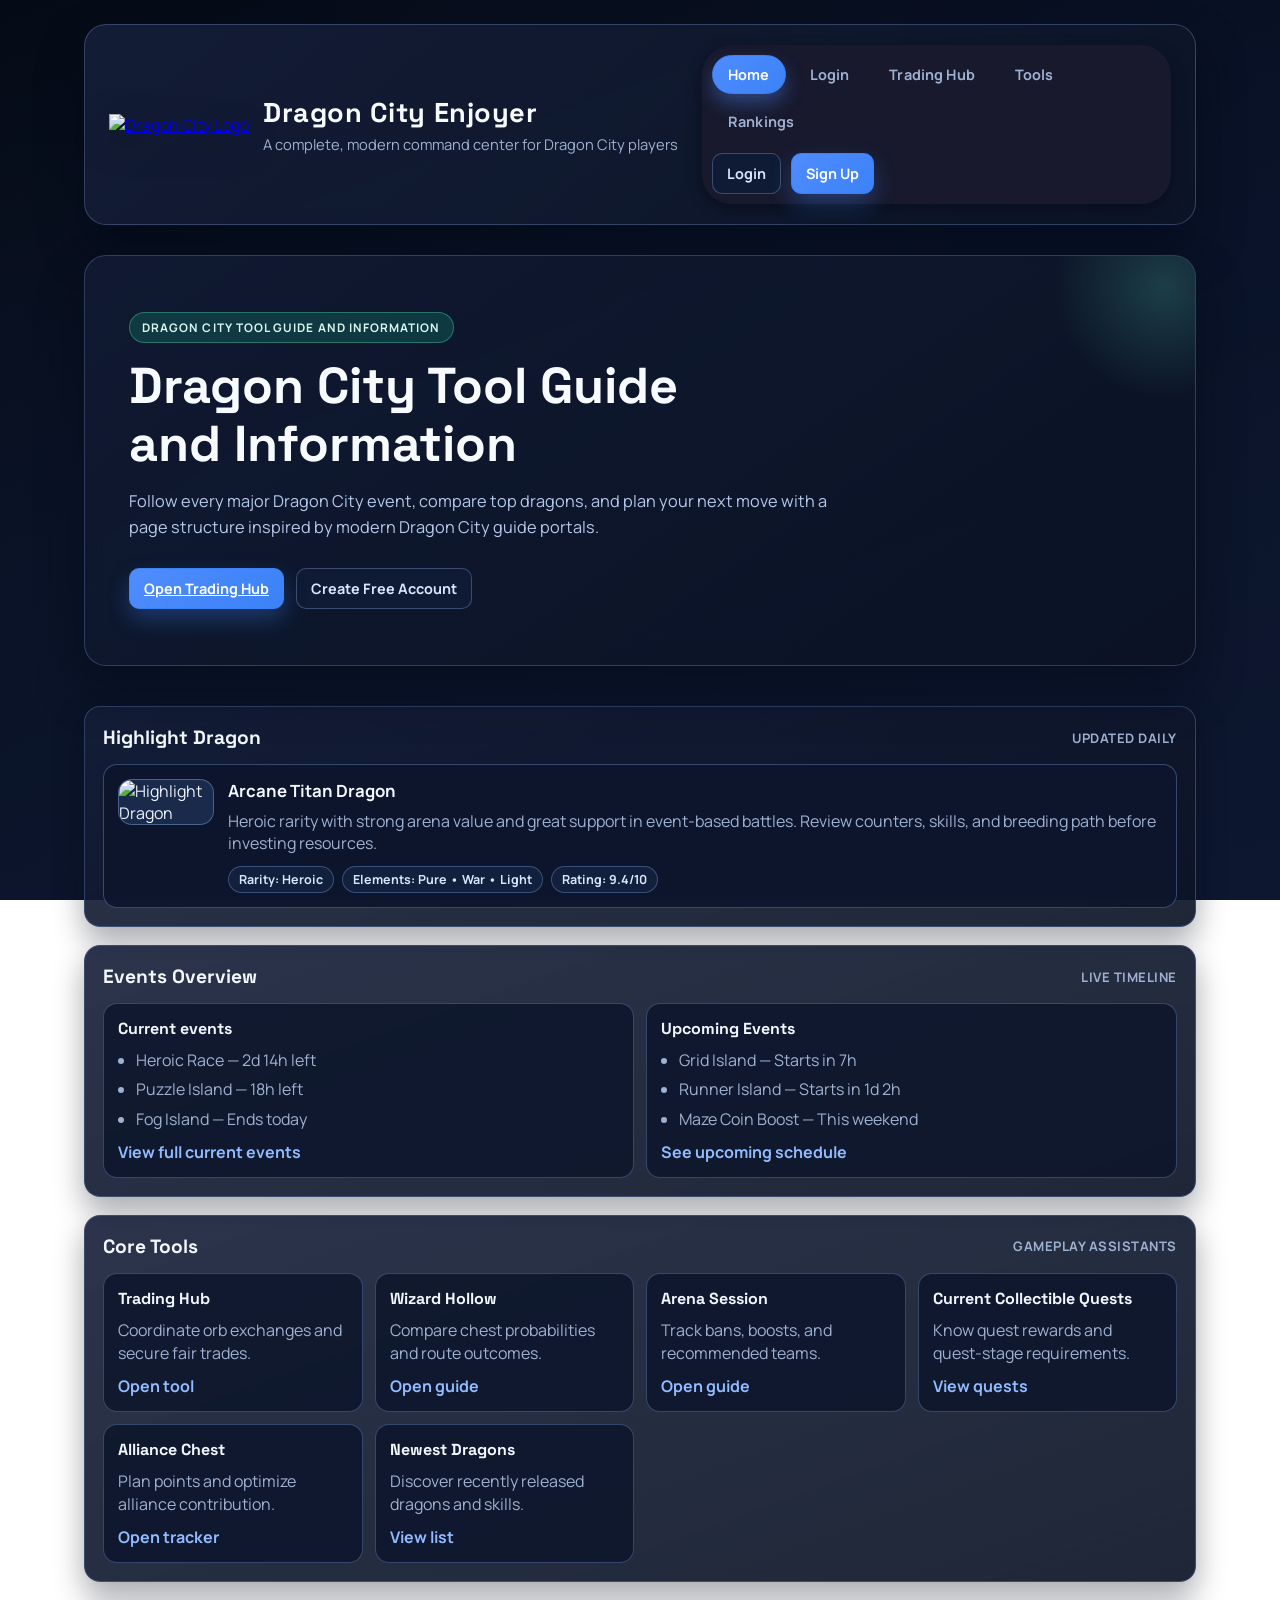
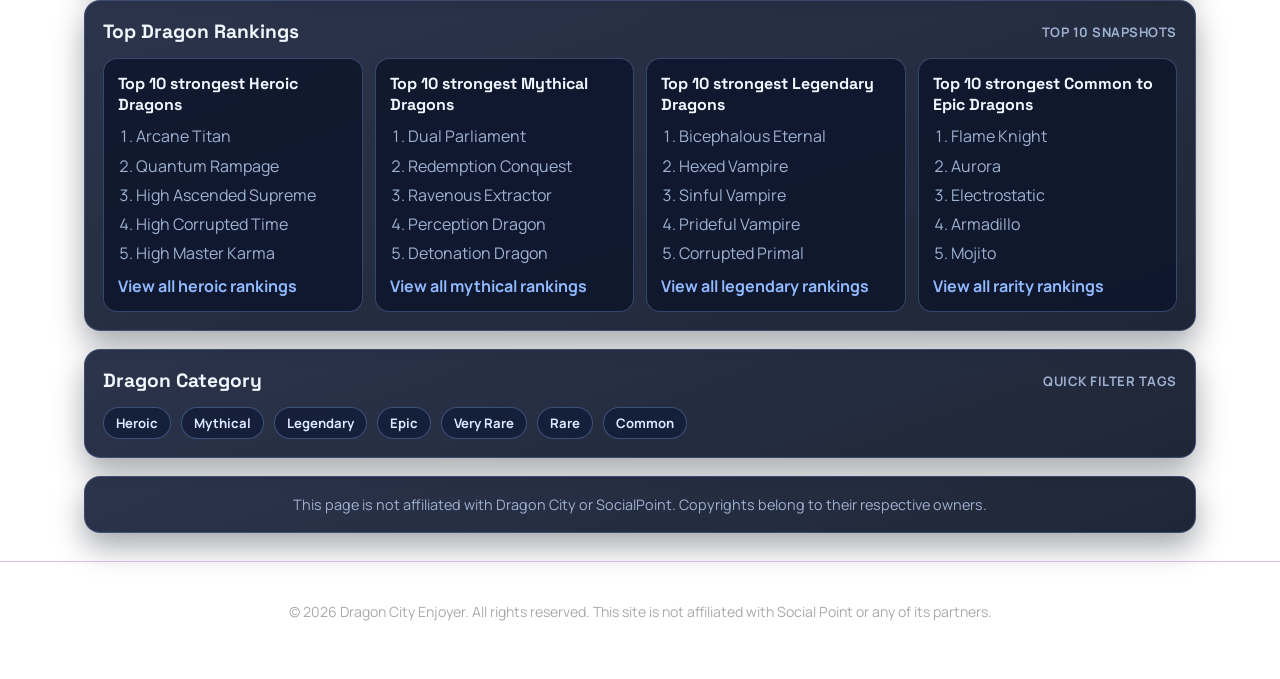
==== commit c761621d: "Rebuild pages with ditlep-inspired layouts and fix navigation bugs Co-authored-by: Brendan Liu <bren" ====
--- a/index.html
+++ b/index.html
@@ -731,6 +731,161 @@
             color: #aaa;
         }
 
+
+        .ditlep-section {
+            margin-top: 18px;
+            padding: 18px;
+            border-radius: var(--radius-lg);
+            border: 1px solid rgba(90, 116, 165, 0.46);
+            background: linear-gradient(160deg, rgba(20, 30, 56, 0.9), rgba(12, 20, 38, 0.92));
+            box-shadow: var(--shadow-md);
+        }
+
+        .section-heading {
+            display: flex;
+            align-items: center;
+            justify-content: space-between;
+            gap: 10px;
+            margin-bottom: 14px;
+        }
+
+        .section-heading h3 {
+            margin: 0;
+            color: #f3f8ff;
+            font-family: "Space Grotesk", "Manrope", sans-serif;
+            font-size: 1.2rem;
+        }
+
+        .section-heading span {
+            color: var(--text-muted);
+            font-size: 0.82rem;
+            font-weight: 700;
+            letter-spacing: 0.04em;
+            text-transform: uppercase;
+        }
+
+        .ditlep-highlight-card {
+            display: grid;
+            grid-template-columns: 96px 1fr;
+            gap: 14px;
+            align-items: start;
+            border-radius: 14px;
+            border: 1px solid rgba(98, 126, 181, 0.5);
+            background: rgba(13, 22, 44, 0.9);
+            padding: 14px;
+        }
+
+        .highlight-media img {
+            width: 92px;
+            height: 92px;
+            border-radius: 14px;
+            border: 1px solid rgba(106, 136, 194, 0.58);
+            background: #1a2a4b;
+        }
+
+        .highlight-content h4 {
+            margin: 0 0 8px;
+            color: #f4f8ff;
+            font-size: 1.05rem;
+        }
+
+        .highlight-content p {
+            margin: 0;
+            color: var(--text-muted);
+        }
+
+        .highlight-meta {
+            margin-top: 12px;
+            display: flex;
+            flex-wrap: wrap;
+            gap: 8px;
+        }
+
+        .highlight-meta span {
+            border-radius: 999px;
+            border: 1px solid rgba(98, 128, 183, 0.5);
+            background: rgba(21, 35, 65, 0.85);
+            color: #d8e5ff;
+            padding: 4px 10px;
+            font-size: 0.78rem;
+            font-weight: 700;
+        }
+
+        .ditlep-grid {
+            display: grid;
+            gap: 12px;
+        }
+
+        .ditlep-grid-2 {
+            grid-template-columns: repeat(auto-fit, minmax(250px, 1fr));
+        }
+
+        .ditlep-grid-3 {
+            grid-template-columns: repeat(auto-fit, minmax(220px, 1fr));
+        }
+
+        .ditlep-card {
+            border-radius: 14px;
+            border: 1px solid rgba(92, 118, 172, 0.5);
+            background: rgba(13, 22, 44, 0.88);
+            padding: 14px;
+            display: grid;
+            gap: 10px;
+        }
+
+        .ditlep-card h4 {
+            margin: 0;
+            color: #f2f7ff;
+            font-size: 1rem;
+            font-family: "Space Grotesk", "Manrope", sans-serif;
+        }
+
+        .ditlep-card p,
+        .ditlep-card li {
+            color: var(--text-muted);
+            line-height: 1.45;
+        }
+
+        .ditlep-card ul,
+        .ditlep-card ol {
+            margin: 0;
+            padding-left: 18px;
+            display: grid;
+            gap: 6px;
+        }
+
+        .ditlep-card a {
+            color: #92baff;
+            font-weight: 700;
+            text-decoration: none;
+        }
+
+        .ditlep-card a:hover {
+            text-decoration: underline;
+        }
+
+        .category-chip-row {
+            display: flex;
+            flex-wrap: wrap;
+            gap: 10px;
+        }
+
+        .category-chip {
+            border-radius: 999px;
+            border: 1px solid rgba(96, 127, 183, 0.52);
+            background: rgba(19, 31, 57, 0.9);
+            color: #dce9ff;
+            padding: 6px 12px;
+            font-size: 0.82rem;
+            font-weight: 700;
+        }
+
+        .disclaimer-section {
+            text-align: center;
+            color: var(--text-muted);
+            font-size: 0.9rem;
+        }
+
         .notification {
             position: fixed;
             top: 25px;
@@ -2238,6 +2393,15 @@
                 max-width: none;
             }
 
+            .ditlep-highlight-card {
+                grid-template-columns: 1fr;
+            }
+
+            .highlight-media img {
+                width: 76px;
+                height: 76px;
+            }
+
             .user-info-display {
                 width: 100%;
             }
@@ -2284,9 +2448,9 @@
             <div class="nav-links">
                 <a href="/index.html" class="nav-link active" data-page="main">Home</a>
                 <a href="/login.html" class="nav-link" data-page="login" id="loginLink">Login</a>
-                <a href="/community.html" class="nav-link" data-page="community" id="communityLink" style="display: none;">Community</a>
-                <a href="/settings.html" class="nav-link" data-page="settings" id="settingsLink" style="display: none;">Settings</a>
-                <a href="/admin.html" class="nav-link" data-page="admin" id="adminLink" style="display: none;">Admin</a>
+                <a href="/community.html" class="nav-link" data-page="community" id="communityLink">Trading Hub</a>
+                <a href="/settings.html" class="nav-link" data-page="settings" id="settingsLink">Tools</a>
+                <a href="/admin.html" class="nav-link" data-page="admin" id="adminLink">Rankings</a>
             </div>
             <div class="auth-buttons">
                 <button class="btn btn-login" id="loginBtn">Login</button>
@@ -2307,48 +2471,132 @@
     </header>
 
 
-        <!-- Main Page -->
+                <!-- Main Page -->
         <div id="main-page" class="page active-page">
-            <div class="hero">
-                <span class="hero-kicker">Player Community</span>
-                <h2>Dragon City Command Center</h2>
-                <p>Your ultimate destination for all things Dragon City! Connect with fellow dragon trainers, discover new strategies, and enhance your gameplay experience.</p>
+            <section class="hero ditlep-hero">
+                <span class="hero-kicker">Dragon City Tool Guide and Information</span>
+                <h2>Dragon City Tool Guide and Information</h2>
+                <p>Follow every major Dragon City event, compare top dragons, and plan your next move with a page structure inspired by modern Dragon City guide portals.</p>
                 <div class="hero-actions">
-                    <button class="btn btn-signup" id="heroSignupBtn">Join Our Community</button>
+                    <a href="/community.html" class="btn btn-signup">Open Trading Hub</a>
+                    <button class="btn btn-login" id="heroSignupBtn">Create Free Account</button>
                 </div>
-            </div>
-
-            <div class="features-intro">
-                <h3>Everything you need in one place</h3>
-                <p>Explore proven guides, talk with active players, and coordinate your progress from one place.</p>
-            </div>
-
-            <div class="features">
-                <div class="feature-card">
-                    <div class="item-image">
-                        <img src="https://m.media-amazon.com/images/I/81b5KqSPhqL.png" alt="Dragon Breeding">
+            </section>
+
+            <section class="ditlep-section">
+                <div class="section-heading">
+                    <h3>Highlight Dragon</h3>
+                    <span>Updated daily</span>
+                </div>
+                <div class="ditlep-highlight-card">
+                    <div class="highlight-media">
+                        <img src="https://api.dicebear.com/9.x/thumbs/svg?seed=dragon-city-highlight" alt="Highlight Dragon">
                     </div>
-                    <h3>Dragon Breeding</h3>
-                    <p>Learn the secrets of breeding rare and powerful dragons. Our expert guides will help you create the ultimate dragon collection.</p>
+                    <div class="highlight-content">
+                        <h4>Arcane Titan Dragon</h4>
+                        <p>Heroic rarity with strong arena value and great support in event-based battles. Review counters, skills, and breeding path before investing resources.</p>
+                        <div class="highlight-meta">
+                            <span>Rarity: Heroic</span>
+                            <span>Elements: Pure • War • Light</span>
+                            <span>Rating: 9.4/10</span>
+                        </div>
+                    </div>
                 </div>
-                <div class="feature-card">
-                    <div class="item-image">
-                        <img src="https://dci-static-s1.socialpointgames.com/static/dragoncity/mobile/ui/pvp_arenas/HD/ic-arena-dream.png" alt="Arena Battles">
-                    </div>
-                    <h3>Arena Battles</h3>
-                    <p>Master combat strategies and dominate the arena. Discover the best dragon combinations for victory.</p>
+            </section>
+
+            <section class="ditlep-section">
+                <div class="section-heading">
+                    <h3>Events Overview</h3>
+                    <span>Live timeline</span>
                 </div>
-                <div class="feature-card">
-                    <div class="item-image">
-                        <img src="https://aicdn.picsart.com/f4514513-fe50-4ceb-867d-21385e82f298.png" alt="Resource Management">
-                    </div>
-                    <h3>Resource Management</h3>
-                    <p>Optimize your resource production and maximize your island's potential with our proven strategies.</p>
+                <div class="ditlep-grid ditlep-grid-2">
+                    <article class="ditlep-card">
+                        <h4>Current events</h4>
+                        <ul>
+                            <li>Heroic Race — 2d 14h left</li>
+                            <li>Puzzle Island — 18h left</li>
+                            <li>Fog Island — Ends today</li>
+                        </ul>
+                        <a href="/settings.html">View full current events</a>
+                    </article>
+                    <article class="ditlep-card">
+                        <h4>Upcoming Events</h4>
+                        <ul>
+                            <li>Grid Island — Starts in 7h</li>
+                            <li>Runner Island — Starts in 1d 2h</li>
+                            <li>Maze Coin Boost — This weekend</li>
+                        </ul>
+                        <a href="/settings.html">See upcoming schedule</a>
+                    </article>
                 </div>
-            </div>
+            </section>
+
+            <section class="ditlep-section">
+                <div class="section-heading">
+                    <h3>Core Tools</h3>
+                    <span>Gameplay assistants</span>
+                </div>
+                <div class="ditlep-grid ditlep-grid-3">
+                    <article class="ditlep-card"><h4>Trading Hub</h4><p>Coordinate orb exchanges and secure fair trades.</p><a href="/community.html">Open tool</a></article>
+                    <article class="ditlep-card"><h4>Wizard Hollow</h4><p>Compare chest probabilities and route outcomes.</p><a href="/settings.html">Open guide</a></article>
+                    <article class="ditlep-card"><h4>Arena Session</h4><p>Track bans, boosts, and recommended teams.</p><a href="/settings.html">Open guide</a></article>
+                    <article class="ditlep-card"><h4>Current Collectible Quests</h4><p>Know quest rewards and quest-stage requirements.</p><a href="/settings.html">View quests</a></article>
+                    <article class="ditlep-card"><h4>Alliance Chest</h4><p>Plan points and optimize alliance contribution.</p><a href="/community.html">Open tracker</a></article>
+                    <article class="ditlep-card"><h4>Newest Dragons</h4><p>Discover recently released dragons and skills.</p><a href="/admin.html">View list</a></article>
+                </div>
+            </section>
+
+            <section class="ditlep-section">
+                <div class="section-heading">
+                    <h3>Top Dragon Rankings</h3>
+                    <span>Top 10 snapshots</span>
+                </div>
+                <div class="ditlep-grid ditlep-grid-2">
+                    <article class="ditlep-card">
+                        <h4>Top 10 strongest Heroic Dragons</h4>
+                        <ol><li>Arcane Titan</li><li>Quantum Rampage</li><li>High Ascended Supreme</li><li>High Corrupted Time</li><li>High Master Karma</li></ol>
+                        <a href="/admin.html">View all heroic rankings</a>
+                    </article>
+                    <article class="ditlep-card">
+                        <h4>Top 10 strongest Mythical Dragons</h4>
+                        <ol><li>Dual Parliament</li><li>Redemption Conquest</li><li>Ravenous Extractor</li><li>Perception Dragon</li><li>Detonation Dragon</li></ol>
+                        <a href="/admin.html">View all mythical rankings</a>
+                    </article>
+                    <article class="ditlep-card">
+                        <h4>Top 10 strongest Legendary Dragons</h4>
+                        <ol><li>Bicephalous Eternal</li><li>Hexed Vampire</li><li>Sinful Vampire</li><li>Prideful Vampire</li><li>Corrupted Primal</li></ol>
+                        <a href="/admin.html">View all legendary rankings</a>
+                    </article>
+                    <article class="ditlep-card">
+                        <h4>Top 10 strongest Common to Epic Dragons</h4>
+                        <ol><li>Flame Knight</li><li>Aurora</li><li>Electrostatic</li><li>Armadillo</li><li>Mojito</li></ol>
+                        <a href="/admin.html">View all rarity rankings</a>
+                    </article>
+                </div>
+            </section>
+
+            <section class="ditlep-section">
+                <div class="section-heading">
+                    <h3>Dragon Category</h3>
+                    <span>Quick filter tags</span>
+                </div>
+                <div class="category-chip-row">
+                    <span class="category-chip">Heroic</span>
+                    <span class="category-chip">Mythical</span>
+                    <span class="category-chip">Legendary</span>
+                    <span class="category-chip">Epic</span>
+                    <span class="category-chip">Very Rare</span>
+                    <span class="category-chip">Rare</span>
+                    <span class="category-chip">Common</span>
+                </div>
+            </section>
+
+            <section class="ditlep-section disclaimer-section">
+                <p>This page is not affiliated with Dragon City or SocialPoint. Copyrights belong to their respective owners.</p>
+            </section>
         </div>
 
-              <!-- Login Page -->
+        <!-- Login Page -->
         <div id="login-page" class="page">
             <div class="login-container">
                 <h2>Dragon City Login</h2>
@@ -2789,16 +3037,10 @@
                 targetPage = 'main';
             }
 
-            // Keep protected pages auth-only
-            const authOnlyPages = ['community', 'settings', 'admin'];
+            // Public page access
+            const authOnlyPages = [];
             if (!currentUser && authOnlyPages.includes(targetPage)) {
                 targetPage = 'login';
-            }
-
-            // Prevent non-admin from opening admin page
-            const isAdminUser = currentUser && (userRoleData === 'Admin' || userRoleData === 'Owner');
-            if (targetPage === 'admin' && !isAdminUser) {
-                targetPage = currentUser ? 'main' : 'login';
             }
 
             const targetPageElement = document.getElementById(`${targetPage}-page`);
@@ -3831,10 +4073,6 @@
                             navigateToPage('main', true);
                             return;
                         }
-                        if (requestedPage === 'admin' && !(userRoleData === 'Admin' || userRoleData === 'Owner')) {
-                            navigateToPage('main', true);
-                            return;
-                        }
                         showPage(requestedPage, false);
                     });
                 } else {
@@ -3849,17 +4087,12 @@
                     signupBtn.style.display = 'block';
                     loginLink.style.display = 'block';
 
-                    // Hide user navigation links
-                    communityLink.style.display = 'none';
-                    settingsLink.style.display = 'none';
-                    adminLink.style.display = 'none';
+                    // Keep public navigation links visible
+                    communityLink.style.display = 'block';
+                    settingsLink.style.display = 'block';
+                    adminLink.style.display = 'block';
 
                     const requestedPage = CURRENT_PAGE;
-                    const protectedPages = ['community', 'settings', 'admin'];
-                    if (protectedPages.includes(requestedPage)) {
-                        navigateToPage('login', true);
-                        return;
-                    }
                     showPage(requestedPage, false);
                 }
             });
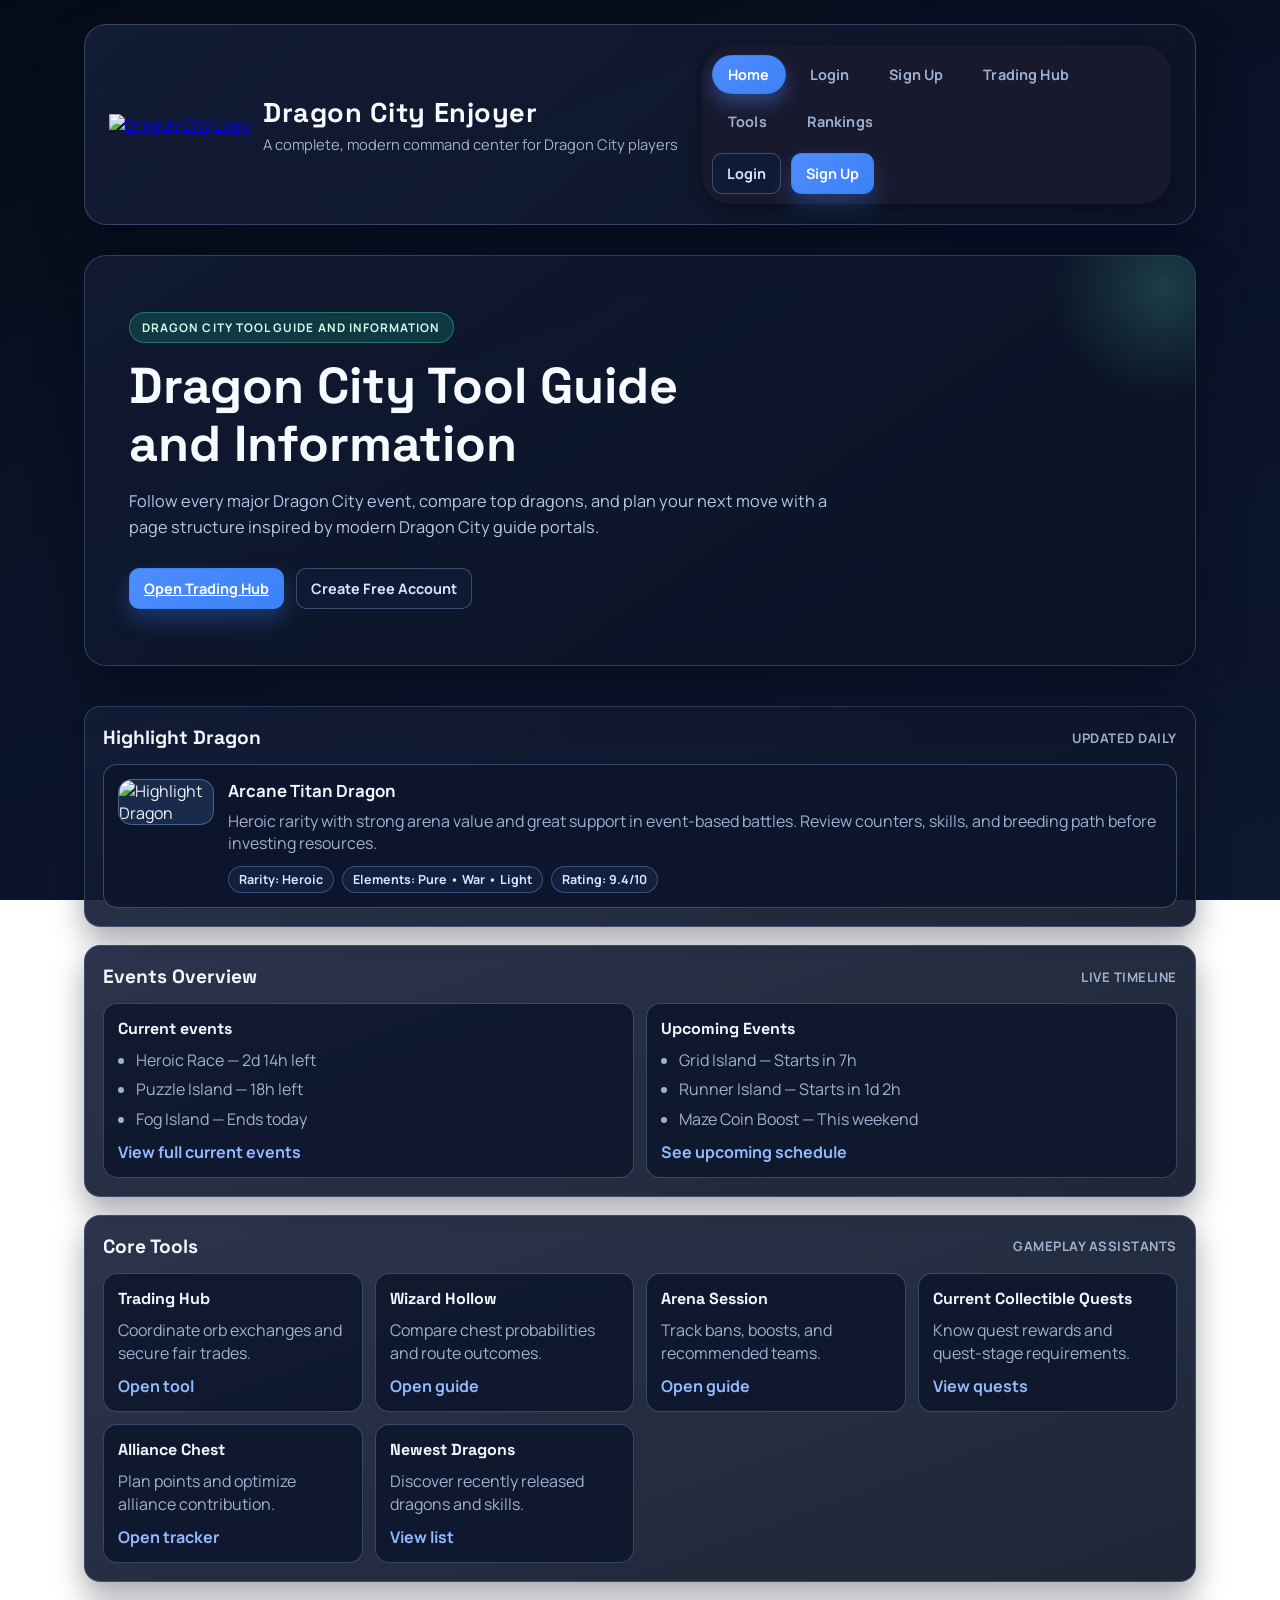
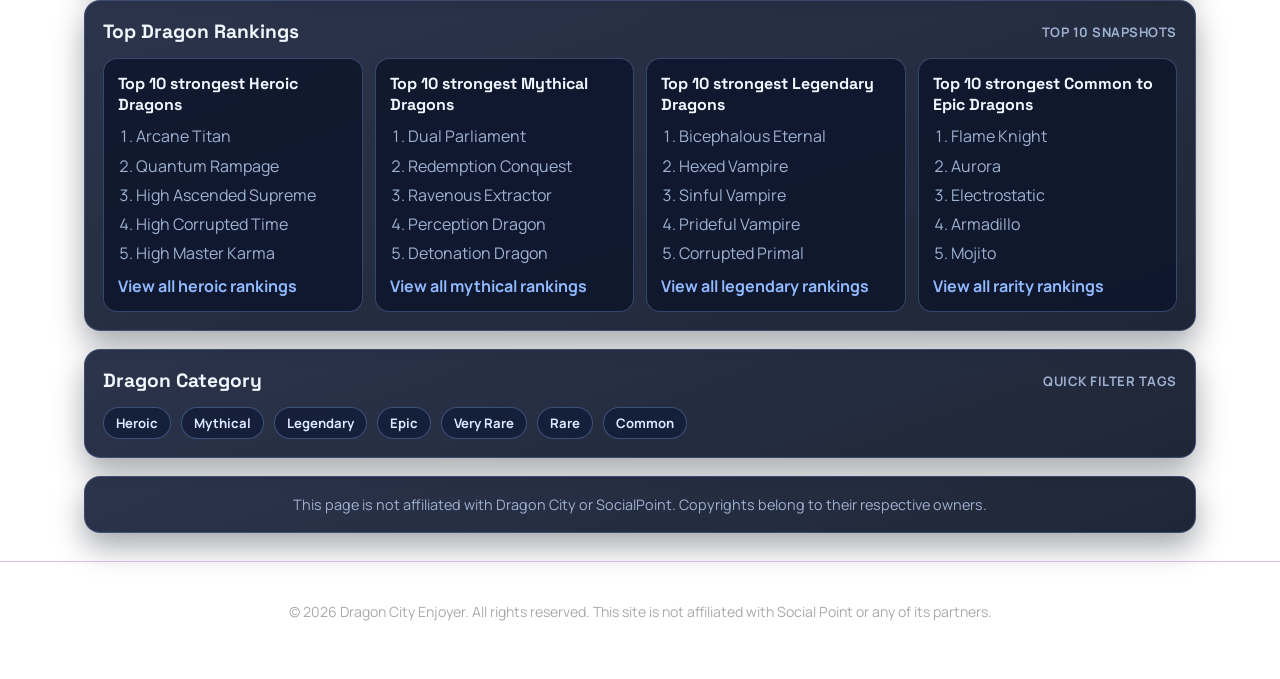
==== commit ecf14ba3: "Fix cross-page selection consistency and stabilize navigation Co-authored-by: Brendan Liu <brendan00" ====
--- a/index.html
+++ b/index.html
@@ -3,7 +3,7 @@
 <head>
     <meta charset="UTF-8">
     <meta name="viewport" content="width=device-width, initial-scale=1.0">
-    <title>Dragon City Enjoyer - Community</title>
+    <title>Dragon City Tool Guide | Dragon City Enjoyer</title>
     <link rel="stylesheet" href="https://cdnjs.cloudflare.com/ajax/libs/font-awesome/6.4.0/css/all.min.css">
     <link rel="preconnect" href="https://fonts.googleapis.com">
     <link rel="preconnect" href="https://fonts.gstatic.com" crossorigin>
@@ -2448,6 +2448,7 @@
             <div class="nav-links">
                 <a href="/index.html" class="nav-link active" data-page="main">Home</a>
                 <a href="/login.html" class="nav-link" data-page="login" id="loginLink">Login</a>
+                <a href="/signup.html" class="nav-link" data-page="signup" id="signupNavLink">Sign Up</a>
                 <a href="/community.html" class="nav-link" data-page="community" id="communityLink">Trading Hub</a>
                 <a href="/settings.html" class="nav-link" data-page="settings" id="settingsLink">Tools</a>
                 <a href="/admin.html" class="nav-link" data-page="admin" id="adminLink">Rankings</a>
@@ -3032,11 +3033,6 @@
         function showPage(pageId, updateHistory = true) {
             let targetPage = pageId;
 
-            // Don't allow access to login/signup pages if user is logged in
-            if (currentUser && (targetPage === 'login' || targetPage === 'signup')) {
-                targetPage = 'main';
-            }
-
             // Public page access
             const authOnlyPages = [];
             if (!currentUser && authOnlyPages.includes(targetPage)) {
@@ -3051,12 +3047,11 @@
             pages.forEach(page => page.classList.remove('active-page'));
             document.getElementById(`${targetPage}-page`).classList.add('active-page');
 
-            // Update active nav link
+            // Update active nav link consistently across pages
             navLinks.forEach(link => {
-                link.classList.remove('active');
-                if (link.getAttribute('data-page') === targetPage) {
-                    link.classList.add('active');
-                }
+                const isCurrent = link.getAttribute('data-page') === targetPage;
+                link.classList.toggle('active', isCurrent);
+                link.setAttribute('aria-current', isCurrent ? 'page' : 'false');
             });
 
             if (updateHistory) {
@@ -3362,7 +3357,6 @@
                 userRoleData = 'Owner';
                 userRole.textContent = 'Owner';
                 userRole.className = 'role-badge role-owner';
-                adminLink.style.display = 'block';
                 return Promise.resolve();
             }
             
@@ -3375,8 +3369,7 @@
                         userRoleData = 'Admin';
                         userRole.textContent = 'Admin';
                         userRole.className = 'role-badge role-admin';
-                        adminLink.style.display = 'block';
-                    } else {
+                        } else {
                         // Check regular user role
                         const userRef = rtdb.ref('users/' + user.uid);
                         return userRef.once('value').then((snapshot) => {
@@ -3388,7 +3381,6 @@
                                 
                                 // Check if user is admin or owner
                                 const isAdmin = userRoleData === 'Admin' || userRoleData === 'Owner';
-                                adminLink.style.display = isAdmin ? 'block' : 'none';
                             }
                         });
                     }
@@ -4050,14 +4042,11 @@
                     currentUser = user;
                     userInfo.style.display = 'flex';
 
-                    // Hide login/signup buttons and links
+                    // Hide login/signup buttons
                     loginBtn.style.display = 'none';
                     signupBtn.style.display = 'none';
-                    loginLink.style.display = 'none';
 
                     // Show user navigation links
-                    communityLink.style.display = 'block';
-                    settingsLink.style.display = 'block';
 
                     checkAdminStatus(user).then(() => {
                         loadCurrentUserProfile();
@@ -4069,10 +4058,6 @@
                         }
 
                         const requestedPage = CURRENT_PAGE;
-                        if (requestedPage === 'login' || requestedPage === 'signup') {
-                            navigateToPage('main', true);
-                            return;
-                        }
                         showPage(requestedPage, false);
                     });
                 } else {
@@ -4082,15 +4067,11 @@
                     userInfo.style.display = 'none';
 
 
-                    // Show login/signup buttons and links
+                    // Show login/signup buttons
                     loginBtn.style.display = 'block';
                     signupBtn.style.display = 'block';
-                    loginLink.style.display = 'block';
 
                     // Keep public navigation links visible
-                    communityLink.style.display = 'block';
-                    settingsLink.style.display = 'block';
-                    adminLink.style.display = 'block';
 
                     const requestedPage = CURRENT_PAGE;
                     showPage(requestedPage, false);
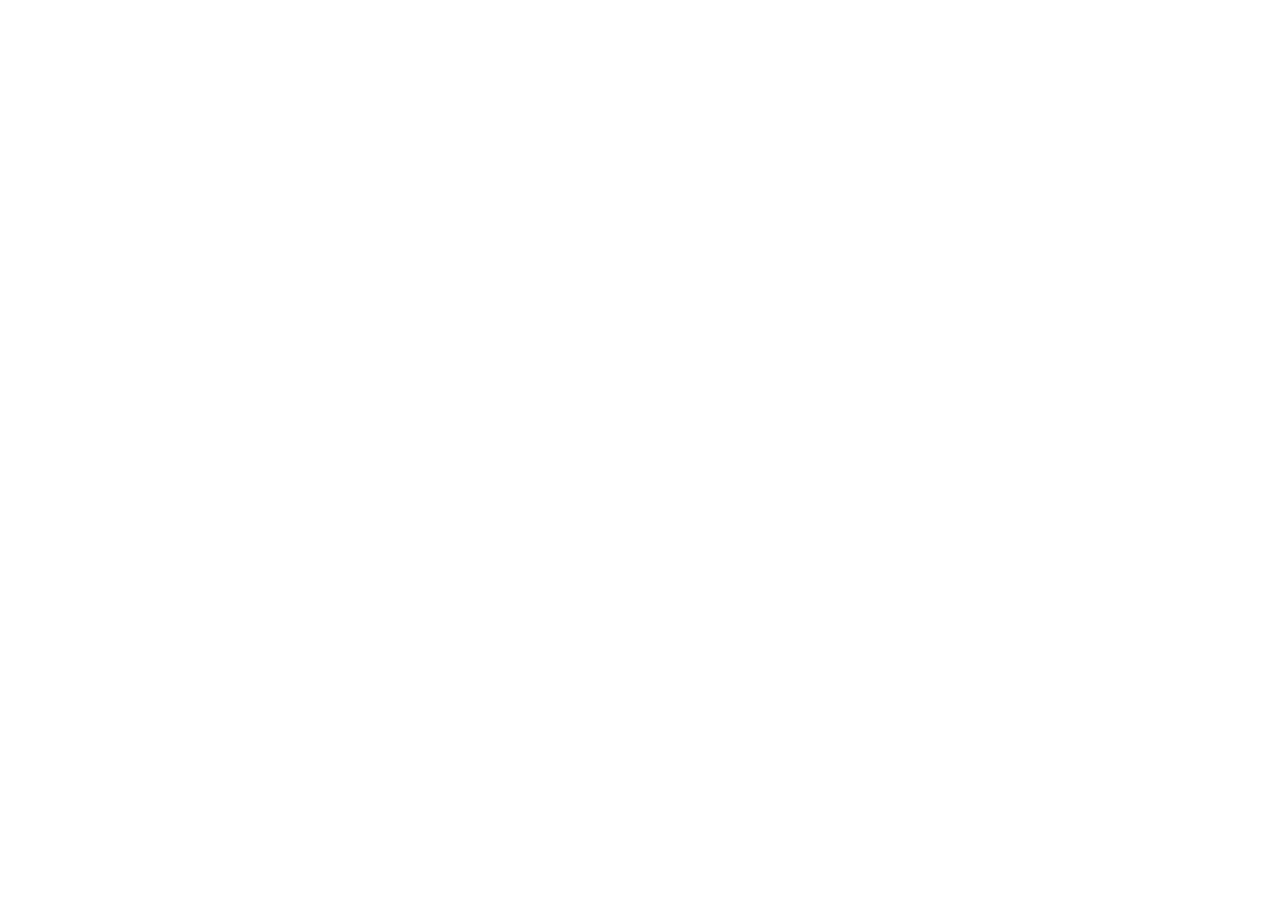
==== commit 69fd4b14: "Reset all HTML pages to empty shells for reconstruction Remove embedded styles, scripts, Firebase, f" ====
--- a/index.html
+++ b/index.html
@@ -3,4084 +3,8 @@
 <head>
     <meta charset="UTF-8">
     <meta name="viewport" content="width=device-width, initial-scale=1.0">
-    <title>Dragon City Tool Guide | Dragon City Enjoyer</title>
-    <link rel="stylesheet" href="https://cdnjs.cloudflare.com/ajax/libs/font-awesome/6.4.0/css/all.min.css">
-    <link rel="preconnect" href="https://fonts.googleapis.com">
-    <link rel="preconnect" href="https://fonts.gstatic.com" crossorigin>
-    <link href="https://fonts.googleapis.com/css2?family=Manrope:wght@400;500;600;700;800&family=Space+Grotesk:wght@600;700&display=swap" rel="stylesheet">
-    <script src="https://www.gstatic.com/firebasejs/9.22.1/firebase-app-compat.js"></script>
-    <script src="https://www.gstatic.com/firebasejs/9.22.1/firebase-auth-compat.js"></script>
-    <script src="https://www.gstatic.com/firebasejs/9.22.1/firebase-firestore-compat.js"></script>
-    <script src="https://www.gstatic.com/firebasejs/9.22.1/firebase-database-compat.js"></script>
-    <style>
-        :root {
-            --primary: #8A2BE2;
-            --primary-dark: #6A1B9A;
-            --secondary: #FF4500;
-            --accent: #FFD700;
-            --dark: #1a1a2e;
-            --darker: #0d0d1a;
-            --light: #f8f9fa;
-            --card-bg: rgba(26, 26, 46, 0.8);
-            --card-border: rgba(138, 43, 226, 0.3);
-            --admin-bg: rgba(106, 27, 154, 0.2);
-            --success: #32cd32;
-            --warning: #ffa500;
-            --danger: #ff3b30;
-            --info: #1e90ff;
-        }
-
-        * {
-            margin: 0;
-            padding: 0;
-            box-sizing: border-box;
-            font-family: "Manrope", -apple-system, BlinkMacSystemFont, "Segoe UI", sans-serif;
-        }
-
-        body {
-            background: linear-gradient(135deg, var(--darker), var(--dark));
-            color: var(--light);
-            min-height: 100vh;
-            background-attachment: fixed;
-            position: relative;
-            overflow-x: hidden;
-            background-image: url('https://images.ctfassets.net/7qho9llfhoio/2kHxDBab3CEUfb0ztiuXwb/1502fbe9b7606575f12218b16b6f3bdc/splash_mobile__5_.jpg?w=1000&h=&fm=avif&q=75');
-            background-size: cover;
-            background-position: center;
-            background-blend-mode: multiply;
-            background-color: rgba(0, 0, 0, 0.7);
-        }
-
-        body::before {
-            content: "";
-            position: fixed;
-            top: 0;
-            left: 0;
-            width: 100%;
-            height: 100%;
-            background: 
-                radial-gradient(circle at 10% 20%, rgba(138, 43, 226, 0.1) 0%, transparent 25%), 
-                radial-gradient(circle at 90% 80%, rgba(255, 69, 0, 0.1) 0%, transparent 25%);
-            background-size: cover;
-            z-index: -1;
-            animation: backgroundMove 30s linear infinite;
-        }
-
-        @keyframes backgroundMove {
-            0% { transform: translate(0, 0); }
-            25% { transform: translate(-20px, -10px); }
-            50% { transform: translate(0, -20px); }
-            75% { transform: translate(20px, -10px); }
-            100% { transform: translate(0, 0); }
-        }
-
-        .container {
-            max-width: 1200px;
-            margin: 0 auto;
-            padding: 0 20px;
-        }
-
-        header {
-            display: flex;
-            justify-content: space-between;
-            align-items: center;
-            padding: 20px 0;
-            border-bottom: 1px solid rgba(138, 43, 226, 0.3);
-            margin-bottom: 30px;
-            flex-wrap: wrap;
-        }
-
-        .logo {
-            display: flex;
-            align-items: center;
-            gap: 15px;
-        }
-
-        .logo i {
-            font-size: 2.8rem;
-            color: var(--accent);
-            text-shadow: 0 0 15px rgba(255, 215, 0, 0.7);
-            animation: pulse 2s infinite;
-        }
-
-        @keyframes pulse {
-            0% { transform: scale(1); }
-            50% { transform: scale(1.1); }
-            100% { transform: scale(1); }
-        }
-
-        .logo h1 {
-            font-size: 2.5rem;
-            background: linear-gradient(to right, var(--accent), var(--secondary));
-            -webkit-background-clip: text;
-            background-clip: text;
-            color: transparent;
-            text-shadow: 0 0 10px rgba(255, 69, 0, 0.3);
-            letter-spacing: 1px;
-        }
-
-        nav ul {
-            display: flex;
-            list-style: none;
-            gap: 25px;
-            flex-wrap: wrap;
-        }
-
-        nav a {
-            color: var(--light);
-            text-decoration: none;
-            font-size: 1.1rem;
-            font-weight: 500;
-            padding: 10px 20px;
-            border-radius: 30px;
-            transition: all 0.3s ease;
-            position: relative;
-            overflow: hidden;
-        }
-
-        nav a::before {
-            content: "";
-            position: absolute;
-            top: 0;
-            left: 0;
-            width: 100%;
-            height: 100%;
-            background: linear-gradient(90deg, var(--primary), var(--secondary));
-            z-index: -1;
-            border-radius: 30px;
-            transform: scaleX(0);
-            transform-origin: right;
-            transition: transform 0.4s ease;
-        }
-
-        nav a:hover::before, nav a.active::before {
-            transform: scaleX(1);
-            transform-origin: left;
-        }
-
-        nav a:hover, nav a.active {
-            color: white;
-        }
-
-        .auth-buttons {
-            display: flex;
-            gap: 15px;
-            align-items: center;
-            flex-wrap: wrap;
-        }
-
-        .btn {
-            padding: 12px 28px;
-            border-radius: 30px;
-            font-weight: 600;
-            cursor: pointer;
-            transition: all 0.3s ease;
-            border: none;
-            font-size: 1rem;
-            position: relative;
-            overflow: hidden;
-            z-index: 1;
-        }
-
-        .btn-login {
-            background: transparent;
-            color: var(--light);
-            border: 2px solid var(--primary);
-        }
-
-        .btn-signup {
-            background: linear-gradient(90deg, var(--primary), var(--secondary));
-            color: white;
-            box-shadow: 0 5px 15px rgba(138, 43, 226, 0.4);
-        }
-
-        .btn::before {
-            content: "";
-            position: absolute;
-            top: 0;
-            left: 0;
-            width: 100%;
-            height: 100%;
-            background: rgba(255, 255, 255, 0.1);
-            z-index: -1;
-            transform: scaleX(0);
-            transform-origin: right;
-            transition: transform 0.4s ease;
-        }
-
-        .btn:hover::before {
-            transform: scaleX(1);
-            transform-origin: left;
-        }
-
-        .btn:active {
-            transform: translateY(2px);
-        }
-
-        .btn-login:hover {
-            background: rgba(138, 43, 226, 0.2);
-        }
-
-        .btn-signup:hover {
-            background: linear-gradient(90deg, var(--primary-dark), var(--secondary));
-            box-shadow: 0 7px 20px rgba(138, 43, 226, 0.5);
-        }
-
-        .page {
-            display: none;
-            animation: fadeIn 0.5s ease;
-        }
-
-        @keyframes fadeIn {
-            from { opacity: 0; transform: translateY(20px); }
-            to { opacity: 1; transform: translateY(0); }
-        }
-
-        .active-page {
-            display: block;
-        }
-
-        /* Main Page Styles */
-        .hero {
-            text-align: center;
-            padding: 80px 20px;
-            margin-bottom: 40px;
-            position: relative;
-            border-radius: 20px;
-            overflow: hidden;
-            background: rgba(0, 0, 0, 0.3);
-            border: 1px solid rgba(138, 43, 226, 0.3);
-            box-shadow: 0 10px 30px rgba(0, 0, 0, 0.3);
-            backdrop-filter: blur(10px);
-        }
-
-        .hero::before {
-            content: "";
-            position: absolute;
-            top: 0;
-            left: 0;
-            width: 100%;
-            height: 100%;
-            background: 
-                radial-gradient(circle at 20% 30%, rgba(138, 43, 226, 0.1) 0%, transparent 30%), 
-                radial-gradient(circle at 80% 70%, rgba(255, 69, 0, 0.1) 0%, transparent 30%);
-            z-index: -1;
-        }
-
-        .hero h2 {
-            font-size: 3.8rem;
-            margin-bottom: 25px;
-            background: linear-gradient(to right, var(--accent), var(--secondary));
-            -webkit-background-clip: text;
-            background-clip: text;
-            color: transparent;
-            text-shadow: 0 0 15px rgba(255, 69, 0, 0.3);
-        }
-
-        .hero p {
-            font-size: 1.4rem;
-            max-width: 850px;
-            margin: 0 auto 40px;
-            line-height: 1.7;
-            color: #e0e0e0;
-        }
-
-        .features {
-            display: grid;
-            grid-template-columns: repeat(auto-fit, minmax(320px, 1fr));
-            gap: 30px;
-            margin-bottom: 60px;
-        }
-
-        .feature-card {
-            background: var(--card-bg);
-            border-radius: 15px;
-            padding: 35px;
-            text-align: center;
-            transition: all 0.4s ease;
-            border: 1px solid var(--card-border);
-            position: relative;
-            overflow: hidden;
-            box-shadow: 0 8px 20px rgba(0, 0, 0, 0.2);
-            backdrop-filter: blur(5px);
-        }
-
-        .feature-card::before {
-            content: "";
-            position: absolute;
-            top: 0;
-            left: 0;
-            width: 100%;
-            height: 5px;
-            background: linear-gradient(90deg, var(--primary), var(--secondary));
-        }
-
-        .feature-card:hover {
-            transform: translateY(-10px);
-            background: rgba(0, 0, 0, 0.5);
-            border-color: rgba(138, 43, 226, 0.6);
-            box-shadow: 0 15px 30px rgba(0, 0, 0, 0.3);
-        }
-
-        .feature-card .item-image {
-            width: 100px;
-            height: 100px;
-            margin: 0 auto 25px;
-            border-radius: 50%;
-            background: rgba(138, 43, 226, 0.2);
-            display: flex;
-            align-items: center;
-            justify-content: center;
-            border: 2px solid rgba(138, 43, 226, 0.4);
-            overflow: hidden;
-            box-shadow: 0 0 20px rgba(138, 43, 226, 0.3);
-        }
-
-        .feature-card .item-image img {
-            width: 100%;
-            height: 100%;
-            object-fit: cover;
-        }
-
-        .feature-card h3 {
-            font-size: 1.9rem;
-            margin-bottom: 20px;
-            color: var(--accent);
-        }
-
-        .feature-card p {
-            font-size: 1.15rem;
-            line-height: 1.7;
-            color: #d0d0d0;
-        }
-
-        /* Login Page Styles */
-        .login-container {
-            max-width: 550px;
-            margin: 60px auto;
-            background: var(--card-bg);
-            border-radius: 20px;
-            padding: 50px;
-            border: 1px solid var(--card-border);
-            box-shadow: 0 15px 40px rgba(0, 0, 0, 0.4);
-            position: relative;
-            overflow: hidden;
-            backdrop-filter: blur(10px);
-        }
-
-        .login-container::before {
-            content: "";
-            position: absolute;
-            top: 0;
-            left: 0;
-            width: 100%;
-            height: 5px;
-            background: linear-gradient(90deg, var(--primary), var(--secondary));
-        }
-
-        .login-container h2 {
-            text-align: center;
-            font-size: 2.8rem;
-            margin-bottom: 35px;
-            color: var(--accent);
-            text-shadow: 0 0 10px rgba(255, 215, 0, 0.3);
-        }
-
-        .form-group {
-            margin-bottom: 30px;
-        }
-
-        .form-group label {
-            display: block;
-            margin-bottom: 10px;
-            font-size: 1.2rem;
-            color: #e0e0e0;
-        }
-
-        .form-group input {
-            width: 100%;
-            padding: 16px;
-            border-radius: 12px;
-            border: 2px solid rgba(138, 43, 226, 0.4);
-            background: rgba(0, 0, 0, 0.4);
-            color: white;
-            font-size: 1.1rem;
-            transition: all 0.3s ease;
-        }
-
-        .form-group input:focus {
-            outline: none;
-            border-color: var(--primary);
-            box-shadow: 0 0 15px rgba(138, 43, 226, 0.5);
-        }
-
-        .remember-forgot {
-            display: flex;
-            justify-content: space-between;
-            align-items: center;
-            margin-bottom: 30px;
-            flex-wrap: wrap;
-            gap: 10px;
-        }
-
-        .remember {
-            display: flex;
-            align-items: center;
-            gap: 10px;
-        }
-
-        .remember input {
-            width: 20px;
-            height: 20px;
-        }
-
-        .forgot-password {
-            color: var(--accent);
-            text-decoration: none;
-            font-weight: 500;
-        }
-
-        .forgot-password:hover {
-            text-decoration: underline;
-        }
-
-        .login-btn {
-            width: 100%;
-            padding: 16px;
-            background: linear-gradient(90deg, var(--primary), var(--secondary));
-            color: white;
-            border: none;
-            border-radius: 12px;
-            font-size: 1.25rem;
-            font-weight: 600;
-            cursor: pointer;
-            transition: all 0.3s ease;
-            box-shadow: 0 5px 15px rgba(138, 43, 226, 0.4);
-        }
-
-        .login-btn:hover {
-            background: linear-gradient(90deg, var(--primary-dark), var(--secondary));
-            transform: translateY(-3px);
-            box-shadow: 0 8px 20px rgba(138, 43, 226, 0.5);
-        }
-
-        .signup-link {
-            text-align: center;
-            margin-top: 30px;
-            font-size: 1.15rem;
-        }
-
-        .signup-link a {
-            color: var(--accent);
-            text-decoration: none;
-            font-weight: 600;
-        }
-
-        .signup-link a:hover {
-            text-decoration: underline;
-        }
-
-        /* Community Section */
-        .community-section {
-            margin-top: 40px;
-        }
-
-        .community-section h2 {
-            color: var(--accent);
-            margin-bottom: 20px;
-            font-size: 2.2rem;
-            text-align: center;
-        }
-
-        .community-container {
-            display: grid;
-            grid-template-columns: repeat(auto-fit, minmax(300px, 1fr));
-            gap: 25px;
-            margin-top: 20px;
-        }
-
-        .community-card {
-            background: var(--card-bg);
-            border-radius: 15px;
-            padding: 25px;
-            border: 1px solid var(--card-border);
-            box-shadow: 0 8px 20px rgba(0, 0, 0, 0.2);
-            backdrop-filter: blur(5px);
-            transition: all 0.3s ease;
-        }
-
-        .community-card:hover {
-            transform: translateY(-5px);
-            border-color: rgba(138, 43, 226, 0.6);
-        }
-
-        .community-card h3 {
-            color: var(--accent);
-            margin-bottom: 15px;
-            font-size: 1.6rem;
-        }
-
-        .community-card p {
-            color: #d0d0d0;
-            line-height: 1.6;
-            margin-bottom: 20px;
-        }
-
-        .post-form {
-            background: rgba(0, 0, 0, 0.4);
-            border-radius: 15px;
-            padding: 25px;
-            border: 1px solid var(--card-border);
-            margin-bottom: 30px;
-        }
-
-        .post-form h3 {
-            color: var(--accent);
-            margin-bottom: 15px;
-            font-size: 1.6rem;
-        }
-
-        .form-group textarea {
-            width: 100%;
-            padding: 15px;
-            border-radius: 10px;
-            border: 1px solid rgba(138, 43, 226, 0.4);
-            background: rgba(0, 0, 0, 0.3);
-            color: white;
-            font-size: 1rem;
-            min-height: 120px;
-            resize: vertical;
-        }
-
-        .post-btn {
-            width: 100%;
-            padding: 12px;
-            background: linear-gradient(90deg, var(--primary), var(--secondary));
-            color: white;
-            border: none;
-            border-radius: 8px;
-            font-weight: 600;
-            cursor: pointer;
-            transition: all 0.3s ease;
-            margin-top: 10px;
-        }
-
-        .post-btn:hover {
-            background: linear-gradient(90deg, var(--primary-dark), var(--secondary));
-            transform: translateY(-2px);
-        }
-
-        .post {
-            background: rgba(0, 0, 0, 0.4);
-            border-radius: 15px;
-            padding: 20px;
-            border: 1px solid var(--card-border);
-            margin-bottom: 20px;
-            backdrop-filter: blur(5px);
-        }
-
-        .post-header {
-            display: flex;
-            justify-content: space-between;
-            margin-bottom: 15px;
-            padding-bottom: 10px;
-            border-bottom: 1px solid var(--card-border);
-        }
-
-        .post-author {
-            font-weight: bold;
-            color: var(--accent);
-        }
-
-        .post-date {
-            color: #aaa;
-            font-size: 0.9rem;
-        }
-
-        .post-content {
-            margin-bottom: 15px;
-            line-height: 1.6;
-        }
-
-        .post-actions {
-            display: flex;
-            gap: 15px;
-        }
-
-        .action-btn {
-            background: rgba(138, 43, 226, 0.2);
-            color: white;
-            border: none;
-            padding: 8px 15px;
-            border-radius: 5px;
-            cursor: pointer;
-            transition: all 0.3s ease;
-            display: flex;
-            align-items: center;
-            gap: 5px;
-        }
-
-        .action-btn:hover {
-            background: rgba(138, 43, 226, 0.4);
-        }
-
-        /* Admin Panel Styles */
-        .admin-panel {
-            background: var(--admin-bg);
-            border-radius: 20px;
-            padding: 30px;
-            margin-top: 40px;
-            border: 1px solid var(--card-border);
-            box-shadow: 0 10px 30px rgba(0, 0, 0, 0.3);
-            backdrop-filter: blur(10px);
-        }
-
-        .admin-panel h2 {
-            color: var(--accent);
-            margin-bottom: 25px;
-            font-size: 2.2rem;
-            text-align: center;
-        }
-
-        .admin-controls {
-            display: grid;
-            grid-template-columns: repeat(auto-fit, minmax(300px, 1fr));
-            gap: 25px;
-            margin-bottom: 30px;
-        }
-
-        .admin-card {
-            background: rgba(0, 0, 0, 0.4);
-            border-radius: 15px;
-            padding: 25px;
-            border: 1px solid var(--card-border);
-        }
-
-        .admin-card h3 {
-            color: var(--accent);
-            margin-bottom: 15px;
-            font-size: 1.6rem;
-        }
-
-        .form-group input, .form-group select {
-            width: 100%;
-            padding: 12px;
-            border-radius: 8px;
-            border: 1px solid rgba(138, 43, 226, 0.4);
-            background: rgba(0, 0, 0, 0.3);
-            color: white;
-            font-size: 1rem;
-            margin-bottom: 15px;
-        }
-
-        .admin-btn {
-            width: 100%;
-            padding: 12px;
-            background: linear-gradient(90deg, var(--primary), var(--secondary));
-            color: white;
-            border: none;
-            border-radius: 8px;
-            font-weight: 600;
-            cursor: pointer;
-            transition: all 0.3s ease;
-            margin-top: 10px;
-        }
-
-        .admin-btn:hover {
-            background: linear-gradient(90deg, var(--primary-dark), var(--secondary));
-            transform: translateY(-2px);
-        }
-
-        .users-table {
-            width: 100%;
-            border-collapse: collapse;
-            margin-top: 20px;
-            background: rgba(0, 0, 0, 0.3);
-            border-radius: 10px;
-            overflow: hidden;
-        }
-
-        .users-table th, .users-table td {
-            padding: 15px;
-            text-align: left;
-            border-bottom: 1px solid var(--card-border);
-        }
-
-        .users-table th {
-            background: rgba(106, 27, 154, 0.5);
-            color: var(--accent);
-        }
-
-        .users-table tr:last-child td {
-            border-bottom: none;
-        }
-
-        .users-table tr:hover {
-            background: rgba(138, 43, 226, 0.1);
-        }
-
-        footer {
-            text-align: center;
-            padding: 40px 0;
-            margin-top: 60px;
-            border-top: 1px solid var(--card-border);
-        }
-
-        footer p {
-            font-size: 1.1rem;
-            color: #aaa;
-        }
-
-
-        .ditlep-section {
-            margin-top: 18px;
-            padding: 18px;
-            border-radius: var(--radius-lg);
-            border: 1px solid rgba(90, 116, 165, 0.46);
-            background: linear-gradient(160deg, rgba(20, 30, 56, 0.9), rgba(12, 20, 38, 0.92));
-            box-shadow: var(--shadow-md);
-        }
-
-        .section-heading {
-            display: flex;
-            align-items: center;
-            justify-content: space-between;
-            gap: 10px;
-            margin-bottom: 14px;
-        }
-
-        .section-heading h3 {
-            margin: 0;
-            color: #f3f8ff;
-            font-family: "Space Grotesk", "Manrope", sans-serif;
-            font-size: 1.2rem;
-        }
-
-        .section-heading span {
-            color: var(--text-muted);
-            font-size: 0.82rem;
-            font-weight: 700;
-            letter-spacing: 0.04em;
-            text-transform: uppercase;
-        }
-
-        .ditlep-highlight-card {
-            display: grid;
-            grid-template-columns: 96px 1fr;
-            gap: 14px;
-            align-items: start;
-            border-radius: 14px;
-            border: 1px solid rgba(98, 126, 181, 0.5);
-            background: rgba(13, 22, 44, 0.9);
-            padding: 14px;
-        }
-
-        .highlight-media img {
-            width: 92px;
-            height: 92px;
-            border-radius: 14px;
-            border: 1px solid rgba(106, 136, 194, 0.58);
-            background: #1a2a4b;
-        }
-
-        .highlight-content h4 {
-            margin: 0 0 8px;
-            color: #f4f8ff;
-            font-size: 1.05rem;
-        }
-
-        .highlight-content p {
-            margin: 0;
-            color: var(--text-muted);
-        }
-
-        .highlight-meta {
-            margin-top: 12px;
-            display: flex;
-            flex-wrap: wrap;
-            gap: 8px;
-        }
-
-        .highlight-meta span {
-            border-radius: 999px;
-            border: 1px solid rgba(98, 128, 183, 0.5);
-            background: rgba(21, 35, 65, 0.85);
-            color: #d8e5ff;
-            padding: 4px 10px;
-            font-size: 0.78rem;
-            font-weight: 700;
-        }
-
-        .ditlep-grid {
-            display: grid;
-            gap: 12px;
-        }
-
-        .ditlep-grid-2 {
-            grid-template-columns: repeat(auto-fit, minmax(250px, 1fr));
-        }
-
-        .ditlep-grid-3 {
-            grid-template-columns: repeat(auto-fit, minmax(220px, 1fr));
-        }
-
-        .ditlep-card {
-            border-radius: 14px;
-            border: 1px solid rgba(92, 118, 172, 0.5);
-            background: rgba(13, 22, 44, 0.88);
-            padding: 14px;
-            display: grid;
-            gap: 10px;
-        }
-
-        .ditlep-card h4 {
-            margin: 0;
-            color: #f2f7ff;
-            font-size: 1rem;
-            font-family: "Space Grotesk", "Manrope", sans-serif;
-        }
-
-        .ditlep-card p,
-        .ditlep-card li {
-            color: var(--text-muted);
-            line-height: 1.45;
-        }
-
-        .ditlep-card ul,
-        .ditlep-card ol {
-            margin: 0;
-            padding-left: 18px;
-            display: grid;
-            gap: 6px;
-        }
-
-        .ditlep-card a {
-            color: #92baff;
-            font-weight: 700;
-            text-decoration: none;
-        }
-
-        .ditlep-card a:hover {
-            text-decoration: underline;
-        }
-
-        .category-chip-row {
-            display: flex;
-            flex-wrap: wrap;
-            gap: 10px;
-        }
-
-        .category-chip {
-            border-radius: 999px;
-            border: 1px solid rgba(96, 127, 183, 0.52);
-            background: rgba(19, 31, 57, 0.9);
-            color: #dce9ff;
-            padding: 6px 12px;
-            font-size: 0.82rem;
-            font-weight: 700;
-        }
-
-        .disclaimer-section {
-            text-align: center;
-            color: var(--text-muted);
-            font-size: 0.9rem;
-        }
-
-        .notification {
-            position: fixed;
-            top: 25px;
-            right: 25px;
-            padding: 20px 30px;
-            border-radius: 10px;
-            background: var(--primary);
-            color: white;
-            font-weight: 600;
-            box-shadow: 0 10px 25px rgba(0, 0, 0, 0.3);
-            transform: translateX(200%);
-            transition: transform 0.4s ease;
-            z-index: 1000;
-            display: flex;
-            align-items: center;
-            gap: 15px;
-        }
-
-        .notification.show {
-            transform: translateX(0);
-        }
-
-        .user-info-display {
-            display: flex;
-            align-items: center;
-            gap: 15px;
-            background: rgba(0, 0, 0, 0.4);
-            padding: 10px 20px;
-            border-radius: 30px;
-            border: 1px solid var(--card-border);
-        }
-
-        .user-info-display span {
-            font-weight: 600;
-            color: var(--accent);
-        }
-
-        /* Default item image */
-        .default-item-image {
-            background: linear-gradient(135deg, #8A2BE2, #FF4500);
-            display: flex;
-            align-items: center;
-            justify-content: center;
-            color: white;
-            font-size: 2rem;
-        }
-
-        /* Login Info */
-        .login-info {
-            font-size: 0.9rem;
-            color: #aaa;
-            margin-top: 5px;
-        }
-
-        /* New Navigation Design */
-        .nav-container {
-            display: flex;
-            justify-content: space-between;
-            align-items: center;
-            width: 100%;
-            background: rgba(26, 26, 46, 0.9);
-            border-radius: 30px;
-            padding: 10px;
-            box-shadow: 0 5px 15px rgba(0, 0, 0, 0.3);
-        }
-
-        .nav-links {
-            display: flex;
-            gap: 10px;
-        }
-
-        .nav-link {
-            padding: 12px 25px;
-            border-radius: 25px;
-            text-decoration: none;
-            color: var(--light);
-            font-weight: 500;
-            transition: all 0.3s ease;
-            position: relative;
-            overflow: hidden;
-        }
-
-        .nav-link::before {
-            content: "";
-            position: absolute;
-            top: 0;
-            left: 0;
-            width: 100%;
-            height: 100%;
-            background: linear-gradient(90deg, var(--primary), var(--secondary));
-            z-index: -1;
-            border-radius: 25px;
-            transform: scaleX(0);
-            transform-origin: right;
-            transition: transform 0.4s ease;
-        }
-
-        .nav-link:hover::before, .nav-link.active::before {
-            transform: scaleX(1);
-            transform-origin: left;
-        }
-
-        .nav-link:hover, .nav-link.active {
-            color: white;
-        }
-
-        /* Responsive Design */
-        @media (max-width: 992px) {
-            .hero h2 {
-                font-size: 3rem;
-            }
-            
-            .hero p {
-                font-size: 1.2rem;
-            }
-            
-            .features {
-                grid-template-columns: repeat(auto-fit, minmax(280px, 1fr));
-            }
-        }
-
-        @media (max-width: 768px) {
-            header {
-                flex-direction: column;
-                gap: 20px;
-            }
-            
-            nav ul {
-                flex-wrap: wrap;
-                justify-content: center;
-            }
-            
-            .hero {
-                padding: 60px 20px;
-            }
-            
-            .hero h2 {
-                font-size: 2.5rem;
-            }
-            
-            .hero p {
-                font-size: 1.1rem;
-            }
-            
-            .login-container {
-                padding: 30px 20px;
-                margin: 40px auto;
-            }
-            
-            .login-container h2 {
-                font-size: 2.2rem;
-            }
-            
-            .nav-container {
-                flex-direction: column;
-                gap: 10px;
-            }
-            
-            .nav-links {
-                flex-wrap: wrap;
-                justify-content: center;
-            }
-        }
-
-        @media (max-width: 576px) {
-            .logo h1 {
-                font-size: 2rem;
-            }
-            
-            .logo i {
-                font-size: 2.2rem;
-            }
-            
-            .hero h2 {
-                font-size: 2rem;
-            }
-            
-            .hero p {
-                font-size: 1rem;
-            }
-            
-            .community-container {
-                grid-template-columns: 1fr;
-            }
-            
-            .remember-forgot {
-                flex-direction: column;
-                align-items: flex-start;
-            }
-        }
-
-        /* Dragon Animation */
-        .dragon-animation {
-            position: absolute;
-            top: 20%;
-            right: 10%;
-            font-size: 5rem;
-            color: var(--accent);
-            animation: fly 15s infinite linear;
-            z-index: -1;
-            opacity: 0.3;
-        }
-
-        @keyframes fly {
-            0% { transform: translateX(0) translateY(0) rotate(0deg); }
-            25% { transform: translateX(-100px) translateY(-50px) rotate(10deg); }
-            50% { transform: translateX(-200px) translateY(0) rotate(0deg); }
-            75% { transform: translateX(-100px) translateY(50px) rotate(-10deg); }
-            100% { transform: translateX(0) translateY(0) rotate(0deg); }
-        }
-
-        /* Fire Animation */
-        .fire {
-            position: absolute;
-            bottom: 0;
-            left: 0;
-            width: 100%;
-            height: 100px;
-            background: linear-gradient(to top, rgba(255, 69, 0, 0.7), transparent);
-            z-index: -1;
-            opacity: 0.5;
-        }
-
-        /* Glowing Dragon */
-        .glowing-dragon {
-            position: absolute;
-            top: 10%;
-            left: 5%;
-            font-size: 8rem;
-            color: var(--accent);
-            text-shadow: 0 0 30px var(--accent), 0 0 60px var(--secondary);
-            animation: glow 3s infinite alternate;
-            z-index: -1;
-            opacity: 0.2;
-        }
-
-        @keyframes glow {
-            0% { text-shadow: 0 0 30px var(--accent), 0 0 60px var(--secondary); }
-            100% { text-shadow: 0 0 50px var(--accent), 0 0 100px var(--secondary); }
-        }
-
-        /* Loading Spinner */
-        .spinner {
-            display: none;
-            position: fixed;
-            top: 50%;
-            left: 50%;
-            transform: translate(-50%, -50%);
-            z-index: 9999;
-        }
-
-        .spinner-border {
-            display: inline-block;
-            width: 3rem;
-            height: 3rem;
-            vertical-align: text-bottom;
-            border: 0.25em solid currentColor;
-            border-right-color: transparent;
-            border-radius: 50%;
-            animation: spinner-border 0.75s linear infinite;
-        }
-
-        @keyframes spinner-border {
-            to { transform: rotate(360deg); }
-        }
-
-        /* User Management */
-        .user-management {
-            margin-top: 30px;
-        }
-
-        .user-list {
-            max-height: 400px;
-            overflow-y: auto;
-            margin-top: 20px;
-        }
-
-        .user-item {
-            display: flex;
-            justify-content: space-between;
-            align-items: center;
-            padding: 15px;
-            background: rgba(0, 0, 0, 0.3);
-            border-radius: 10px;
-            margin-bottom: 10px;
-            border: 1px solid var(--card-border);
-        }
-
-        .user-info {
-            flex: 1;
-        }
-
-        .user-actions {
-            display: flex;
-            gap: 10px;
-        }
-
-        .ban-btn {
-            background: #ff3b30;
-            color: white;
-            border: none;
-            padding: 8px 15px;
-            border-radius: 5px;
-            cursor: pointer;
-        }
-
-        .unban-btn {
-            background: #32cd32;
-            color: white;
-            border: none;
-            padding: 8px 15px;
-            border-radius: 5px;
-            cursor: pointer;
-        }
-
-        .role-badge {
-            padding: 3px 8px;
-            border-radius: 10px;
-            font-size: 0.8rem;
-            font-weight: bold;
-            margin-left: 10px;
-        }
-
-        .role-owner {
-            background: #9400d3;
-            color: white;
-        }
-
-        .role-admin {
-            background: #ff4500;
-            color: white;
-        }
-
-        .role-elite {
-            background: #1e90ff;
-            color: white;
-        }
-
-        .role-premium {
-            background: #32cd32;
-            color: white;
-        }
-
-        .role-moderator {
-            background: #ffa500;
-            color: white;
-        }
-        
-        .role-staff {
-            background: #8a2be2;
-            color: white;
-        }
-        
-        .role-member {
-            background: #4682b4;
-            color: white;
-        }
-        
-        /* Role Management Styles */
-        .role-management {
-            margin-top: 30px;
-        }
-        
-        .role-form {
-            background: rgba(0, 0, 0, 0.4);
-            border-radius: 15px;
-            padding: 25px;
-            border: 1px solid var(--card-border);
-            margin-top: 20px;
-        }
-        
-        .role-form h3 {
-            color: var(--accent);
-            margin-bottom: 15px;
-            font-size: 1.6rem;
-        }
-        
-        .role-select {
-            width: 100%;
-            padding: 12px;
-            border-radius: 8px;
-            border: 1px solid rgba(138, 43, 226, 0.4);
-            background: rgba(0, 0, 0, 0.3);
-            color: white;
-            font-size: 1rem;
-            margin-bottom: 15px;
-        }
-        
-        .item-image {
-            width: 100%;
-            height: 180px;
-            border-radius: 10px;
-            overflow: hidden;
-            margin-bottom: 15px;
-            background: rgba(138, 43, 226, 0.2);
-            display: flex;
-            align-items: center;
-            justify-content: center;
-            border: 2px solid rgba(138, 43, 226, 0.4);
-        }
-
-        .item-image img {
-            width: 100%;
-            height: 100%;
-            object-fit: cover;
-        }
-
-        .item-info h3 {
-            color: var(--accent);
-            margin-bottom: 10px;
-            font-size: 1.5rem;
-        }
-
-        .item-description {
-            color: #d0d0d0;
-            margin-bottom: 15px;
-            line-height: 1.5;
-        }
-
-        /* Admin Dashboard */
-        .admin-dashboard {
-            display: grid;
-            grid-template-columns: repeat(auto-fit, minmax(250px, 1fr));
-            gap: 20px;
-            margin-top: 30px;
-        }
-
-        .dashboard-card {
-            background: rgba(0, 0, 0, 0.4);
-            border-radius: 15px;
-            padding: 20px;
-            border: 1px solid var(--card-border);
-            text-align: center;
-        }
-
-        .dashboard-card i {
-            font-size: 2.5rem;
-            color: var(--accent);
-            margin-bottom: 15px;
-        }
-
-        .dashboard-card h4 {
-            color: var(--accent);
-            margin-bottom: 10px;
-        }
-
-        .dashboard-card .count {
-            font-size: 2rem;
-            font-weight: bold;
-            color: white;
-        }
-
-        /* Admin Chat Tabs */
-        .admin-chat-tabs {
-            display: flex;
-            gap: 10px;
-            margin-bottom: 20px;
-            border-bottom: 1px solid var(--card-border);
-            padding-bottom: 10px;
-        }
-
-        .admin-chat-tab {
-            padding: 10px 20px;
-            border-radius: 8px;
-            background: rgba(0, 0, 0, 0.3);
-            cursor: pointer;
-            transition: all 0.3s ease;
-        }
-
-        .admin-chat-tab.active {
-            background: linear-gradient(90deg, var(--primary), var(--secondary));
-            color: white;
-        }
-
-        .admin-chat-tab:hover:not(.active) {
-            background: rgba(138, 43, 226, 0.3);
-        }
-        
-        /* Stats Cards */
-        .stats-container {
-            display: grid;
-            grid-template-columns: repeat(auto-fit, minmax(200px, 1fr));
-            gap: 20px;
-            margin: 20px 0;
-        }
-        
-        .stat-card {
-            background: rgba(0, 0, 0, 0.4);
-            border-radius: 15px;
-            padding: 20px;
-            border: 1px solid var(--card-border);
-            text-align: center;
-        }
-        
-        .stat-card i {
-            font-size: 2rem;
-            color: var(--accent);
-            margin-bottom: 10px;
-        }
-        
-        .stat-card .value {
-            font-size: 1.8rem;
-            font-weight: bold;
-            color: white;
-        }
-        
-        .stat-card .label {
-            color: #aaa;
-            font-size: 1rem;
-        }
-        
-        /* Quick Actions */
-        .admin-quick-actions {
-            display: flex;
-            gap: 15px;
-            margin: 20px 0;
-            flex-wrap: wrap;
-        }
-        
-        .quick-action-btn {
-            padding: 10px 20px;
-            background: linear-gradient(90deg, var(--primary), var(--secondary));
-            color: white;
-            border: none;
-            border-radius: 8px;
-            font-weight: 600;
-            cursor: pointer;
-            transition: all 0.3s ease;
-            display: flex;
-            align-items: center;
-            gap: 8px;
-        }
-        
-        .quick-action-btn:hover {
-            background: linear-gradient(90deg, var(--primary-dark), var(--secondary));
-            transform: translateY(-2px);
-        }
-        
-        /* New Admin Panel Design */
-        .admin-container {
-            display: flex;
-            gap: 20px;
-            margin-top: 20px;
-        }
-        
-        .admin-sidebar {
-            width: 250px;
-            background: rgba(0, 0, 0, 0.4);
-            border-radius: 15px;
-            padding: 20px;
-            border: 1px solid var(--card-border);
-            height: fit-content;
-        }
-        
-        .admin-sidebar h3 {
-            color: var(--accent);
-            margin-bottom: 15px;
-            text-align: center;
-        }
-        
-        .admin-menu {
-            list-style: none;
-        }
-        
-        .admin-menu li {
-            margin-bottom: 10px;
-        }
-        
-        .admin-menu a {
-            display: block;
-            padding: 12px 15px;
-            color: var(--light);
-            text-decoration: none;
-            border-radius: 8px;
-            transition: all 0.3s ease;
-            display: flex;
-            align-items: center;
-            gap: 10px;
-        }
-        
-        .admin-menu a:hover, .admin-menu a.active {
-            background: linear-gradient(90deg, var(--primary), var(--secondary));
-            color: white;
-        }
-        
-        .admin-content {
-            flex: 1;
-        }
-        
-        .admin-section {
-            background: rgba(0, 0, 0, 0.4);
-            border-radius: 15px;
-            padding: 25px;
-            border: 1px solid var(--card-border);
-            margin-bottom: 25px;
-            display: none;
-        }
-        
-        .admin-section.active {
-            display: block;
-        }
-        
-        .admin-section h2 {
-            color: var(--accent);
-            margin-bottom: 20px;
-            font-size: 1.8rem;
-        }
-        
-        .admin-grid {
-            display: grid;
-            grid-template-columns: repeat(auto-fit, minmax(300px, 1fr));
-            gap: 20px;
-        }
-        
-        .admin-card {
-            background: rgba(0, 0, 0, 0.3);
-            border-radius: 10px;
-            padding: 20px;
-            border: 1px solid var(--card-border);
-        }
-        
-        .admin-card h3 {
-            color: var(--accent);
-            margin-bottom: 15px;
-            font-size: 1.4rem;
-        }
-        
-        .admin-form {
-            background: rgba(0, 0, 0, 0.3);
-            border-radius: 10px;
-            padding: 20px;
-            border: 1px solid var(--card-border);
-            margin-bottom: 20px;
-        }
-        
-        .admin-form h3 {
-            color: var(--accent);
-            margin-bottom: 15px;
-        }
-        
-        .form-row {
-            display: flex;
-            gap: 15px;
-            margin-bottom: 15px;
-            flex-wrap: wrap;
-        }
-        
-        .form-row .form-group {
-            flex: 1;
-            min-width: 200px;
-            margin-bottom: 0;
-        }
-        
-        .admin-btn-row {
-            display: flex;
-            gap: 10px;
-            margin-top: 15px;
-        }
-        
-        .admin-btn-row .admin-btn {
-            flex: 1;
-        }
-        
-        .user-list {
-            max-height: 400px;
-            overflow-y: auto;
-            margin-top: 20px;
-        }
-        
-        .user-item {
-            display: flex;
-            justify-content: space-between;
-            align-items: center;
-            padding: 15px;
-            background: rgba(0, 0, 0, 0.3);
-            border-radius: 10px;
-            margin-bottom: 10px;
-            border: 1px solid var(--card-border);
-        }
-        
-        .user-info {
-            flex: 1;
-        }
-        
-        .user-actions {
-            display: flex;
-            gap: 10px;
-        }
-        
-        .ban-btn, .unban-btn {
-            padding: 8px 15px;
-            border-radius: 5px;
-            border: none;
-            font-weight: 600;
-            cursor: pointer;
-            transition: all 0.3s ease;
-        }
-        
-        .ban-btn {
-            background: #ff3b30;
-            color: white;
-        }
-        
-        .unban-btn {
-            background: #32cd32;
-            color: white;
-        }
-        
-        /* Position display in admin panel */
-        .item-position {
-            font-size: 0.9rem;
-            color: #aaa;
-            margin-top: 5px;
-        }
-        
-        .position-input {
-            width: 80px;
-            padding: 8px;
-            border-radius: 8px;
-            border: 1px solid rgba(138, 43, 226, 0.4);
-            background: rgba(0, 0, 0, 0.3);
-            color: white;
-            text-align: center;
-        }
-        
-        @media (max-width: 992px) {
-            .admin-container {
-                flex-direction: column;
-            }
-            
-            .admin-sidebar {
-                width: 100%;
-            }
-            
-            .admin-chat-container {
-                grid-template-columns: 1fr;
-            }
-        }
-        
-        @media (max-width: 768px) {
-            .admin-menu a span {
-                display: none;
-            }
-            
-            .admin-menu a i {
-                margin: 0 auto;
-                font-size: 1.5rem;
-            }
-            
-            .admin-menu a {
-                justify-content: center;
-                padding: 15px 10px;
-            }
-            
-            .form-row {
-                flex-direction: column;
-            }
-            
-            .form-row .form-group {
-                min-width: 100%;
-            }
-        }
-    </style>
-    <style>
-        /* Full redesign layer */
-        :root {
-            --bg: #090f1e;
-            --bg-soft: #0f1730;
-            --surface: #121d36;
-            --surface-soft: #172341;
-            --surface-elevated: #1b2b4b;
-            --border: #2f436c;
-            --border-strong: #405989;
-            --text: #ecf2ff;
-            --text-muted: #9fb1d1;
-            --heading: #f8fbff;
-            --primary: #4f8cff;
-            --primary-strong: #3b82f6;
-            --accent: #5ce4c3;
-            --danger: #ff6b7c;
-            --success: #4ade80;
-            --warning: #f8c15a;
-            --shadow-lg: 0 24px 48px rgba(3, 8, 23, 0.45);
-            --shadow-md: 0 14px 30px rgba(3, 8, 23, 0.35);
-            --radius-xl: 22px;
-            --radius-lg: 16px;
-            --radius-md: 12px;
-        }
-
-        * {
-            font-family: "Manrope", -apple-system, BlinkMacSystemFont, "Segoe UI", sans-serif;
-        }
-
-        body {
-            min-height: 100vh;
-            background:
-                radial-gradient(circle at 10% 0%, rgba(92, 228, 195, 0.2), transparent 32%),
-                radial-gradient(circle at 90% 10%, rgba(79, 140, 255, 0.2), transparent 28%),
-                linear-gradient(160deg, #060b17 0%, #0a1327 42%, #0d1730 100%);
-            color: var(--text);
-            background-attachment: fixed;
-        }
-
-        body::before,
-        .dragon-animation,
-        .glowing-dragon,
-        .fire {
-            display: none !important;
-        }
-
-        .container {
-            max-width: 1160px;
-            margin: 0 auto;
-            padding: 0 24px;
-        }
-
-        header {
-            margin: 24px 0 30px;
-            padding: 20px 24px;
-            border-radius: var(--radius-xl);
-            border: 1px solid rgba(103, 127, 177, 0.42);
-            background: linear-gradient(140deg, rgba(20, 30, 56, 0.94), rgba(12, 20, 38, 0.94));
-            box-shadow: var(--shadow-lg);
-            display: grid;
-            grid-template-columns: auto 1fr;
-            gap: 18px 24px;
-            backdrop-filter: blur(8px);
-        }
-
-        .logo {
-            display: flex;
-            align-items: center;
-            gap: 14px;
-        }
-
-        .logo-image {
-            height: 60px;
-            width: auto;
-            filter: drop-shadow(0 10px 18px rgba(0, 0, 0, 0.35));
-        }
-
-        .logo h1 {
-            margin: 0;
-            font-family: "Space Grotesk", "Manrope", sans-serif;
-            font-size: 1.7rem;
-            color: var(--heading);
-            letter-spacing: 0.02em;
-            -webkit-text-fill-color: var(--heading);
-            background: none;
-            text-shadow: none;
-        }
-
-        .logo-text p {
-            margin-top: 4px;
-            color: var(--text-muted);
-            font-size: 0.92rem;
-        }
-
-        .nav-container {
-            display: flex;
-            justify-content: space-between;
-            align-items: center;
-            flex-wrap: wrap;
-            gap: 12px;
-        }
-
-        .nav-links {
-            display: flex;
-            flex-wrap: wrap;
-            gap: 8px;
-        }
-
-        .nav-link {
-            display: inline-flex;
-            align-items: center;
-            gap: 6px;
-            padding: 9px 15px;
-            border-radius: 999px;
-            text-decoration: none;
-            color: var(--text-muted);
-            border: 1px solid transparent;
-            transition: all 0.2s ease;
-            font-weight: 700;
-            font-size: 0.9rem;
-            letter-spacing: 0.01em;
-        }
-
-        .nav-link::before {
-            display: none !important;
-        }
-
-        .nav-link:hover,
-        .nav-link:focus-visible {
-            color: #ffffff;
-            background: rgba(89, 116, 169, 0.28);
-            border-color: rgba(114, 146, 208, 0.55);
-        }
-
-        .nav-link.active,
-        .nav-link.active:visited {
-            color: #ffffff !important;
-            background: linear-gradient(135deg, #4f8cff, #3b82f6) !important;
-            border-color: #3b82f6 !important;
-            box-shadow: 0 10px 18px rgba(79, 140, 255, 0.35);
-        }
-
-        .auth-buttons {
-            display: flex;
-            align-items: center;
-            gap: 10px;
-            flex-wrap: wrap;
-        }
-
-        .btn,
-        .login-btn,
-        .admin-btn,
-        .post-btn {
-            border-radius: 10px;
-            border: 1px solid transparent;
-            padding: 10px 14px;
-            font-size: 0.9rem;
-            font-weight: 700;
-            cursor: pointer;
-            transition: transform 0.2s ease, box-shadow 0.2s ease, background 0.2s ease, border-color 0.2s ease;
-        }
-
-        .btn::before {
-            display: none !important;
-        }
-
-        .btn-login {
-            background: rgba(16, 28, 54, 0.92);
-            border: 1px solid rgba(109, 132, 177, 0.48);
-            color: #d8e6ff;
-        }
-
-        .btn-login:hover {
-            background: rgba(27, 43, 77, 0.95);
-            border-color: rgba(131, 161, 219, 0.65);
-        }
-
-        .btn-signup,
-        .login-btn,
-        .admin-btn,
-        .post-btn {
-            background: linear-gradient(135deg, #4f8cff, #3b82f6);
-            color: #ffffff;
-            border-color: #3b82f6;
-            box-shadow: 0 10px 22px rgba(59, 130, 246, 0.32);
-        }
-
-        .btn-signup:hover,
-        .login-btn:hover,
-        .admin-btn:hover,
-        .post-btn:hover {
-            transform: translateY(-1px);
-            background: linear-gradient(135deg, #66a0ff, #4f8cff);
-            border-color: #66a0ff;
-        }
-
-        .user-info-display {
-            background: rgba(13, 22, 44, 0.9);
-            border: 1px solid rgba(90, 116, 164, 0.46);
-            border-radius: 12px;
-            padding: 8px 10px;
-            display: flex;
-            align-items: center;
-            gap: 10px;
-            flex-wrap: wrap;
-        }
-
-        .user-identity {
-            display: flex;
-            align-items: center;
-            gap: 9px;
-        }
-
-        .user-identity-meta {
-            display: flex;
-            flex-direction: column;
-            line-height: 1.18;
-        }
-
-        .user-identity-meta #userName {
-            color: #f3f8ff;
-            font-weight: 700;
-        }
-
-        .user-identity-meta #userEmail {
-            color: var(--text-muted);
-            font-size: 0.8rem;
-        }
-
-        .user-avatar {
-            width: 34px;
-            height: 34px;
-            border-radius: 50%;
-            border: 2px solid rgba(110, 140, 194, 0.62);
-            background: #182540;
-            object-fit: cover;
-        }
-
-        .page {
-            margin-bottom: 28px;
-        }
-
-        .hero {
-            position: relative;
-            overflow: hidden;
-            padding: 56px 44px;
-            border-radius: var(--radius-xl);
-            border: 1px solid rgba(92, 116, 165, 0.44);
-            background: linear-gradient(145deg, rgba(16, 26, 50, 0.96), rgba(11, 18, 36, 0.92));
-            box-shadow: var(--shadow-lg);
-            text-align: left;
-        }
-
-        .hero::after {
-            content: "";
-            position: absolute;
-            right: -80px;
-            top: -80px;
-            width: 220px;
-            height: 220px;
-            border-radius: 50%;
-            background: radial-gradient(circle, rgba(92, 228, 195, 0.2) 0%, rgba(92, 228, 195, 0) 72%);
-            pointer-events: none;
-        }
-
-        .hero::before {
-            display: none !important;
-        }
-
-        .hero-kicker {
-            display: inline-flex;
-            align-items: center;
-            gap: 6px;
-            margin-bottom: 14px;
-            padding: 6px 12px;
-            border-radius: 999px;
-            font-size: 0.74rem;
-            letter-spacing: 0.09em;
-            text-transform: uppercase;
-            font-weight: 700;
-            color: #d6f7ed;
-            background: rgba(22, 153, 123, 0.26);
-            border: 1px solid rgba(76, 190, 158, 0.45);
-        }
-
-        .hero h2 {
-            margin: 0 0 14px;
-            color: #f7fbff;
-            -webkit-text-fill-color: #f7fbff;
-            background: none;
-            text-shadow: none;
-            font-family: "Space Grotesk", "Manrope", sans-serif;
-            font-size: clamp(2rem, 5vw, 3.15rem);
-            line-height: 1.16;
-            max-width: 17ch;
-        }
-
-        .hero p {
-            margin: 0 0 28px;
-            color: #b6c8e9;
-            font-size: 1.02rem;
-            line-height: 1.6;
-            max-width: 70ch;
-        }
-
-        .hero-actions {
-            display: flex;
-            flex-wrap: wrap;
-            gap: 12px;
-        }
-
-        .features-intro {
-            margin: 24px 0 10px;
-        }
-
-        .features-intro h3 {
-            margin: 0 0 8px;
-            color: #f1f6ff;
-            font-family: "Space Grotesk", "Manrope", sans-serif;
-            font-size: 1.45rem;
-        }
-
-        .features-intro p {
-            color: var(--text-muted);
-            max-width: 65ch;
-        }
-
-        .features {
-            display: grid;
-            grid-template-columns: repeat(auto-fit, minmax(240px, 1fr));
-            gap: 16px;
-        }
-
-        .feature-card,
-        .login-container,
-        .post-form,
-        .community-chat-shell,
-        .settings-card,
-        .admin-sidebar,
-        .admin-content,
-        .admin-card,
-        .admin-form,
-        .stat-card,
-        .user-item,
-        .profile-option-item {
-            border-radius: var(--radius-lg);
-            border: 1px solid rgba(90, 116, 165, 0.46) !important;
-            background: linear-gradient(160deg, rgba(20, 30, 56, 0.92), rgba(12, 20, 38, 0.92)) !important;
-            box-shadow: var(--shadow-md) !important;
-            backdrop-filter: blur(8px);
-        }
-
-        .feature-card {
-            padding: 20px;
-            transition: transform 0.2s ease, border-color 0.2s ease;
-        }
-
-        .feature-card:hover {
-            transform: translateY(-4px);
-            border-color: rgba(118, 156, 227, 0.72) !important;
-        }
-
-        .feature-card h3,
-        .login-container h2,
-        .community-section h2,
-        #settings-page h2,
-        #admin-page h2,
-        .settings-card h3,
-        .admin-card h3,
-        .admin-form h3 {
-            color: #f1f6ff;
-            font-family: "Space Grotesk", "Manrope", sans-serif;
-            text-shadow: none;
-        }
-
-        .feature-card p,
-        .item-description,
-        .chat-subtitle,
-        .settings-help,
-        .settings-current-email,
-        .community-message-text,
-        .community-message-meta .timestamp,
-        .profile-option-item .label,
-        .item-position {
-            color: var(--text-muted);
-        }
-
-        .feature-card .item-image {
-            width: 72px;
-            height: 72px;
-            display: grid;
-            place-items: center;
-            border-radius: 14px;
-            background: rgba(23, 37, 66, 0.95);
-            border: 1px solid rgba(99, 128, 183, 0.5);
-            margin-bottom: 14px;
-        }
-
-        .feature-card .item-image img {
-            width: 100%;
-            height: 100%;
-            object-fit: contain;
-            padding: 10px;
-        }
-
-        .login-container {
-            max-width: 520px;
-            margin: 0 auto;
-            padding: 28px;
-        }
-
-        .signup-link {
-            margin-top: 14px;
-            color: var(--text-muted);
-        }
-
-        .signup-link a {
-            color: #8eb8ff;
-            font-weight: 700;
-        }
-
-        .community-section {
-            display: grid;
-            gap: 14px;
-        }
-
-        .community-chat-shell {
-            padding: 0;
-            overflow: hidden;
-        }
-
-        .community-chat-list {
-            min-height: 320px;
-            max-height: 520px;
-            overflow-y: auto;
-            padding: 16px;
-            display: flex;
-            flex-direction: column;
-            gap: 10px;
-            background: linear-gradient(180deg, rgba(10, 19, 37, 0.9), rgba(12, 22, 42, 0.9));
-        }
-
-        .community-message {
-            display: flex;
-            gap: 10px;
-            align-items: flex-start;
-            border: 1px solid rgba(95, 124, 181, 0.45);
-            border-radius: 12px;
-            background: rgba(17, 28, 52, 0.92);
-            padding: 10px 12px;
-        }
-
-        .community-message.mine {
-            border-color: rgba(92, 228, 195, 0.55);
-            background: rgba(12, 50, 58, 0.55);
-        }
-
-        .community-message .avatar,
-        .settings-avatar,
-        .signup-avatar-preview img,
-        .profile-option-item img {
-            border-radius: 50%;
-            border: 2px solid rgba(103, 128, 179, 0.6);
-            background: #1b2948;
-        }
-
-        .community-message .avatar {
-            width: 36px;
-            height: 36px;
-            object-fit: cover;
-            flex-shrink: 0;
-        }
-
-        .community-message-meta {
-            display: flex;
-            align-items: center;
-            gap: 8px;
-            margin-bottom: 4px;
-        }
-
-        .community-message-meta .username,
-        .settings-current-username,
-        .user-name,
-        .label {
-            color: #e8f0ff;
-            font-weight: 700;
-        }
-
-        .post-form {
-            padding: 16px;
-        }
-
-        .settings-layout {
-            display: grid;
-            grid-template-columns: repeat(auto-fit, minmax(280px, 1fr));
-            gap: 14px;
-            margin-top: 12px;
-        }
-
-        .settings-card {
-            padding: 18px;
-        }
-
-        .settings-current-profile,
-        .signup-avatar-preview,
-        .profile-option-item-main,
-        .message-sender-row,
-        .user-identity {
-            display: flex;
-            align-items: center;
-            gap: 10px;
-        }
-
-        .settings-avatar,
-        .signup-avatar-preview img {
-            width: 56px;
-            height: 56px;
-            object-fit: cover;
-        }
-
-        .admin-container {
-            display: grid;
-            grid-template-columns: 260px minmax(0, 1fr);
-            gap: 16px;
-            align-items: start;
-        }
-
-        .admin-sidebar {
-            padding: 18px;
-        }
-
-        .admin-menu {
-            display: grid;
-            gap: 8px;
-            padding: 0;
-            margin: 12px 0 0;
-            list-style: none;
-        }
-
-        .admin-menu a {
-            display: flex;
-            align-items: center;
-            gap: 10px;
-            padding: 10px 12px;
-            border-radius: 10px;
-            text-decoration: none;
-            color: var(--text-muted);
-            border: 1px solid transparent;
-            transition: all 0.2s ease;
-        }
-
-        .admin-menu a:hover {
-            color: #ffffff;
-            background: rgba(79, 140, 255, 0.22);
-            border-color: rgba(122, 164, 237, 0.65);
-        }
-
-        .admin-menu a.active,
-        .admin-menu a.active:visited {
-            color: #ffffff !important;
-            background: linear-gradient(135deg, #4f8cff, #3b82f6) !important;
-            border-color: #3b82f6 !important;
-            box-shadow: 0 8px 16px rgba(79, 140, 255, 0.35);
-        }
-
-        .admin-content {
-            padding: 18px;
-        }
-
-        .admin-section {
-            display: none;
-        }
-
-        .admin-section.active {
-            display: block;
-        }
-
-        .stats-container,
-        .admin-grid,
-        .profile-options-list {
-            display: grid;
-            gap: 12px;
-        }
-
-        .stats-container,
-        .admin-grid {
-            grid-template-columns: repeat(auto-fit, minmax(220px, 1fr));
-        }
-
-        .profile-options-list {
-            grid-template-columns: repeat(auto-fit, minmax(220px, 1fr));
-        }
-
-        .stat-card,
-        .admin-card,
-        .admin-form,
-        .user-item {
-            padding: 16px;
-        }
-
-        .stat-card .value {
-            color: #8eb8ff;
-            font-size: 1.8rem;
-            font-weight: 800;
-        }
-
-        .profile-option-item {
-            display: flex;
-            justify-content: space-between;
-            align-items: center;
-            gap: 8px;
-            padding: 10px;
-        }
-
-        .profile-option-item img {
-            width: 36px;
-            height: 36px;
-            object-fit: cover;
-        }
-
-        .profile-option-actions {
-            display: flex;
-            gap: 6px;
-        }
-
-        .tiny-btn {
-            border-radius: 8px;
-            border: 1px solid rgba(108, 139, 196, 0.56);
-            background: rgba(13, 22, 44, 0.85);
-            color: #d9e8ff;
-            padding: 6px 8px;
-            font-size: 0.76rem;
-            font-weight: 700;
-            cursor: pointer;
-        }
-
-        .tiny-btn:hover {
-            background: rgba(22, 36, 66, 0.95);
-        }
-
-        .role-badge {
-            border-radius: 999px;
-            padding: 4px 10px;
-            font-size: 0.75rem;
-            font-weight: 800;
-            border: 1px solid rgba(107, 135, 191, 0.5);
-            color: #d9e8ff;
-            background: rgba(20, 32, 60, 0.86);
-        }
-
-        .form-group label {
-            color: #dbe8ff;
-            font-weight: 600;
-            margin-bottom: 6px;
-            display: block;
-        }
-
-        .form-group input,
-        .form-group textarea,
-        .form-group select,
-        .role-select,
-        .position-input {
-            width: 100%;
-            border-radius: 10px;
-            border: 1px solid rgba(99, 126, 179, 0.58);
-            background: rgba(11, 20, 38, 0.86);
-            color: #e8f1ff;
-            padding: 10px 12px;
-            box-shadow: none;
-        }
-
-        .form-group textarea {
-            min-height: 110px;
-            resize: vertical;
-        }
-
-        .form-group input::placeholder,
-        .form-group textarea::placeholder {
-            color: #8ea3c9;
-        }
-
-        .form-group input:focus,
-        .form-group textarea:focus,
-        .form-group select:focus,
-        .position-input:focus {
-            outline: none;
-            border-color: #5ce4c3;
-            box-shadow: 0 0 0 3px rgba(92, 228, 195, 0.2);
-        }
-
-        .notification {
-            background: #102249 !important;
-            border: 1px solid rgba(104, 132, 189, 0.7) !important;
-            color: #f4f8ff !important;
-            box-shadow: var(--shadow-md) !important;
-        }
-
-        .spinner {
-            background: rgba(7, 12, 25, 0.5);
-        }
-
-        .spinner-border {
-            border-top-color: #4f8cff;
-            border-right-color: #4f8cff;
-        }
-
-        footer {
-            margin: 28px 0 18px;
-            color: var(--text-muted);
-        }
-
-        footer p {
-            text-align: center;
-            font-size: 0.88rem;
-        }
-
-        @media (max-width: 1040px) {
-            header {
-                grid-template-columns: 1fr;
-            }
-
-            .admin-container {
-                grid-template-columns: 1fr;
-            }
-        }
-
-        @media (max-width: 760px) {
-            .container {
-                padding: 0 15px;
-            }
-
-            header {
-                padding: 16px;
-            }
-
-            .hero {
-                padding: 38px 22px;
-            }
-
-            .hero h2 {
-                max-width: none;
-            }
-
-            .ditlep-highlight-card {
-                grid-template-columns: 1fr;
-            }
-
-            .highlight-media img {
-                width: 76px;
-                height: 76px;
-            }
-
-            .user-info-display {
-                width: 100%;
-            }
-
-            .login-container,
-            .admin-content,
-            .admin-sidebar {
-                padding: 15px;
-            }
-        }
-    </style>
+    <title>Dragon City Enjoyer</title>
 </head>
-<body data-page="main">
-    <!-- Decorative Elements -->
-    <div class="dragon-animation">
-        <i class="fas fa-dragon"></i>
-    </div>
-    <div class="glowing-dragon">
-        <i class="fas fa-dragon"></i>
-    </div>
-    <div class="fire"></div>
-
-    <!-- Loading Spinner -->
-    <div class="spinner" id="loadingSpinner">
-        <div class="spinner-border text-primary" role="status">
-            <span class="sr-only">Loading...</span>
-        </div>
-    </div>
-
-   <div class="container">
-    <header>
-        <div class="logo">
-            <a href="/index.html" data-page="main">
-                <img src="https://i.postimg.cc/8zHr1txn/Screenshot-2026-03-01-at-13-46-24-removebg-preview.png" 
-                     alt="Dragon City Logo" 
-                     class="logo-image">
-            </a>
-            <div class="logo-text">
-                <h1>Dragon City Enjoyer</h1>
-                <p>A complete, modern command center for Dragon City players</p>
-            </div>
-        </div>
-        <div class="nav-container">
-            <div class="nav-links">
-                <a href="/index.html" class="nav-link active" data-page="main">Home</a>
-                <a href="/login.html" class="nav-link" data-page="login" id="loginLink">Login</a>
-                <a href="/signup.html" class="nav-link" data-page="signup" id="signupNavLink">Sign Up</a>
-                <a href="/community.html" class="nav-link" data-page="community" id="communityLink">Trading Hub</a>
-                <a href="/settings.html" class="nav-link" data-page="settings" id="settingsLink">Tools</a>
-                <a href="/admin.html" class="nav-link" data-page="admin" id="adminLink">Rankings</a>
-            </div>
-            <div class="auth-buttons">
-                <button class="btn btn-login" id="loginBtn">Login</button>
-                <button class="btn btn-signup" id="signupBtn">Sign Up</button>
-                <div class="user-info-display" id="userInfo" style="display: none;">
-                    <div class="user-identity">
-                        <img id="userAvatar" class="user-avatar" src="https://api.dicebear.com/9.x/thumbs/svg?seed=dragon-city-default" alt="Profile picture">
-                        <div class="user-identity-meta">
-                            <span id="userName">Player</span>
-                            <span id="userEmail"></span>
-                        </div>
-                    </div>
-                    <span id="userRole" class="role-badge"></span>
-                    <button class="btn btn-login" id="logoutBtn">Logout</button>
-                </div>
-            </div>
-        </div>
-    </header>
-
-
-                <!-- Main Page -->
-        <div id="main-page" class="page active-page">
-            <section class="hero ditlep-hero">
-                <span class="hero-kicker">Dragon City Tool Guide and Information</span>
-                <h2>Dragon City Tool Guide and Information</h2>
-                <p>Follow every major Dragon City event, compare top dragons, and plan your next move with a page structure inspired by modern Dragon City guide portals.</p>
-                <div class="hero-actions">
-                    <a href="/community.html" class="btn btn-signup">Open Trading Hub</a>
-                    <button class="btn btn-login" id="heroSignupBtn">Create Free Account</button>
-                </div>
-            </section>
-
-            <section class="ditlep-section">
-                <div class="section-heading">
-                    <h3>Highlight Dragon</h3>
-                    <span>Updated daily</span>
-                </div>
-                <div class="ditlep-highlight-card">
-                    <div class="highlight-media">
-                        <img src="https://api.dicebear.com/9.x/thumbs/svg?seed=dragon-city-highlight" alt="Highlight Dragon">
-                    </div>
-                    <div class="highlight-content">
-                        <h4>Arcane Titan Dragon</h4>
-                        <p>Heroic rarity with strong arena value and great support in event-based battles. Review counters, skills, and breeding path before investing resources.</p>
-                        <div class="highlight-meta">
-                            <span>Rarity: Heroic</span>
-                            <span>Elements: Pure • War • Light</span>
-                            <span>Rating: 9.4/10</span>
-                        </div>
-                    </div>
-                </div>
-            </section>
-
-            <section class="ditlep-section">
-                <div class="section-heading">
-                    <h3>Events Overview</h3>
-                    <span>Live timeline</span>
-                </div>
-                <div class="ditlep-grid ditlep-grid-2">
-                    <article class="ditlep-card">
-                        <h4>Current events</h4>
-                        <ul>
-                            <li>Heroic Race — 2d 14h left</li>
-                            <li>Puzzle Island — 18h left</li>
-                            <li>Fog Island — Ends today</li>
-                        </ul>
-                        <a href="/settings.html">View full current events</a>
-                    </article>
-                    <article class="ditlep-card">
-                        <h4>Upcoming Events</h4>
-                        <ul>
-                            <li>Grid Island — Starts in 7h</li>
-                            <li>Runner Island — Starts in 1d 2h</li>
-                            <li>Maze Coin Boost — This weekend</li>
-                        </ul>
-                        <a href="/settings.html">See upcoming schedule</a>
-                    </article>
-                </div>
-            </section>
-
-            <section class="ditlep-section">
-                <div class="section-heading">
-                    <h3>Core Tools</h3>
-                    <span>Gameplay assistants</span>
-                </div>
-                <div class="ditlep-grid ditlep-grid-3">
-                    <article class="ditlep-card"><h4>Trading Hub</h4><p>Coordinate orb exchanges and secure fair trades.</p><a href="/community.html">Open tool</a></article>
-                    <article class="ditlep-card"><h4>Wizard Hollow</h4><p>Compare chest probabilities and route outcomes.</p><a href="/settings.html">Open guide</a></article>
-                    <article class="ditlep-card"><h4>Arena Session</h4><p>Track bans, boosts, and recommended teams.</p><a href="/settings.html">Open guide</a></article>
-                    <article class="ditlep-card"><h4>Current Collectible Quests</h4><p>Know quest rewards and quest-stage requirements.</p><a href="/settings.html">View quests</a></article>
-                    <article class="ditlep-card"><h4>Alliance Chest</h4><p>Plan points and optimize alliance contribution.</p><a href="/community.html">Open tracker</a></article>
-                    <article class="ditlep-card"><h4>Newest Dragons</h4><p>Discover recently released dragons and skills.</p><a href="/admin.html">View list</a></article>
-                </div>
-            </section>
-
-            <section class="ditlep-section">
-                <div class="section-heading">
-                    <h3>Top Dragon Rankings</h3>
-                    <span>Top 10 snapshots</span>
-                </div>
-                <div class="ditlep-grid ditlep-grid-2">
-                    <article class="ditlep-card">
-                        <h4>Top 10 strongest Heroic Dragons</h4>
-                        <ol><li>Arcane Titan</li><li>Quantum Rampage</li><li>High Ascended Supreme</li><li>High Corrupted Time</li><li>High Master Karma</li></ol>
-                        <a href="/admin.html">View all heroic rankings</a>
-                    </article>
-                    <article class="ditlep-card">
-                        <h4>Top 10 strongest Mythical Dragons</h4>
-                        <ol><li>Dual Parliament</li><li>Redemption Conquest</li><li>Ravenous Extractor</li><li>Perception Dragon</li><li>Detonation Dragon</li></ol>
-                        <a href="/admin.html">View all mythical rankings</a>
-                    </article>
-                    <article class="ditlep-card">
-                        <h4>Top 10 strongest Legendary Dragons</h4>
-                        <ol><li>Bicephalous Eternal</li><li>Hexed Vampire</li><li>Sinful Vampire</li><li>Prideful Vampire</li><li>Corrupted Primal</li></ol>
-                        <a href="/admin.html">View all legendary rankings</a>
-                    </article>
-                    <article class="ditlep-card">
-                        <h4>Top 10 strongest Common to Epic Dragons</h4>
-                        <ol><li>Flame Knight</li><li>Aurora</li><li>Electrostatic</li><li>Armadillo</li><li>Mojito</li></ol>
-                        <a href="/admin.html">View all rarity rankings</a>
-                    </article>
-                </div>
-            </section>
-
-            <section class="ditlep-section">
-                <div class="section-heading">
-                    <h3>Dragon Category</h3>
-                    <span>Quick filter tags</span>
-                </div>
-                <div class="category-chip-row">
-                    <span class="category-chip">Heroic</span>
-                    <span class="category-chip">Mythical</span>
-                    <span class="category-chip">Legendary</span>
-                    <span class="category-chip">Epic</span>
-                    <span class="category-chip">Very Rare</span>
-                    <span class="category-chip">Rare</span>
-                    <span class="category-chip">Common</span>
-                </div>
-            </section>
-
-            <section class="ditlep-section disclaimer-section">
-                <p>This page is not affiliated with Dragon City or SocialPoint. Copyrights belong to their respective owners.</p>
-            </section>
-        </div>
-
-        <!-- Login Page -->
-        <div id="login-page" class="page">
-            <div class="login-container">
-                <h2>Dragon City Login</h2>
-                <form id="loginForm">
-                    <div class="form-group">
-                        <label for="loginEmail">Email</label>
-                        <input type="email" id="loginEmail" placeholder="Enter your email" required>
-                    </div>
-                    <div class="form-group">
-                        <label for="loginPassword">Password</label>
-                        <input type="password" id="loginPassword" placeholder="Enter your password" required>
-                    </div>
-                    <button type="submit" class="login-btn">Login to Your Account</button>
-                </form>
-                <div class="signup-link">
-                    <p>Don't have an account? <a href="/signup.html" id="showSignup">Sign Up</a></p>
-                </div>
-            </div>
-        </div>
-
-        <!-- Signup Page -->
-        <div id="signup-page" class="page">
-            <div class="login-container">
-                <h2>Create Account</h2>
-                <form id="signupForm">
-                    <div class="form-group">
-                        <label for="signupUsername">Username</label>
-                        <input type="text" id="signupUsername" placeholder="Choose a username" required>
-                    </div>
-                    <div class="form-group">
-                        <label for="signupEmail">Email</label>
-                        <input type="email" id="signupEmail" placeholder="Enter your email" required>
-                    </div>
-                    <div class="form-group">
-                        <label for="signupPassword">Password</label>
-                        <input type="password" id="signupPassword" placeholder="Create a password" required>
-                    </div>
-                    <div class="form-group">
-                        <label for="confirmPassword">Confirm Password</label>
-                        <input type="password" id="confirmPassword" placeholder="Confirm your password" required>
-                    </div>
-                    <div class="form-group">
-                        <label for="signupProfilePicture">Choose Profile Picture</label>
-                        <select id="signupProfilePicture" required>
-                            <option value="">Loading profile pictures...</option>
-                        </select>
-                    </div>
-                    <div class="signup-avatar-preview">
-                        <img id="signupProfilePreview" src="https://api.dicebear.com/9.x/thumbs/svg?seed=dragon-city-default" alt="Selected profile picture preview">
-                    </div>
-                    <button type="submit" class="login-btn">Create Account</button>
-                </form>
-                <div class="signup-link">
-                    <p>Already have an account? <a href="/login.html" id="showLogin">Login</a></p>
-                </div>
-            </div>
-        </div>
-
-        <!-- Community Page -->
-        <div id="community-page" class="page">
-            <div class="community-section">
-                <h2>Community War Room</h2>
-                <p class="chat-subtitle">Chat in real time with players, share tips, and coordinate strategies instantly.</p>
-
-                <div class="community-chat-shell">
-                    <div class="community-chat-list" id="communityPosts">
-                        <!-- Community live chat messages will be loaded here -->
-                    </div>
-                </div>
-                <div class="post-form">
-                    <h3>Send Message</h3>
-                    <div class="form-group">
-                        <textarea id="postContent" placeholder="Type a message to the community..." maxlength="600"></textarea>
-                    </div>
-                    <button class="post-btn" id="submitPost">Send to Live Chat</button>
-                </div>
-            </div>
-        </div>
-
-        <!-- Settings Page -->
-        <div id="settings-page" class="page">
-            <div class="container">
-                <h2>Account Settings</h2>
-                <div class="settings-layout">
-                    <div class="settings-card">
-                        <h3>Profile</h3>
-                        <div class="settings-current-profile">
-                            <img id="settingsCurrentAvatar" class="settings-avatar" src="https://api.dicebear.com/9.x/thumbs/svg?seed=dragon-city-default" alt="Current profile picture">
-                            <div>
-                                <div id="settingsCurrentUsername" class="settings-current-username">Player</div>
-                                <div id="settingsCurrentEmail" class="settings-current-email">email@example.com</div>
-                            </div>
-                        </div>
-                        <div class="form-group">
-                            <label for="settingsProfilePicture">Profile Picture</label>
-                            <select id="settingsProfilePicture">
-                                <option value="">Loading profile pictures...</option>
-                            </select>
-                        </div>
-                        <button class="admin-btn" id="saveSettingsProfileBtn">Save Profile Picture</button>
-                    </div>
-
-                    <div class="settings-card">
-                        <h3>Update Email</h3>
-                        <p class="settings-help">Security note: changing your email may require a recent sign-in.</p>
-                        <form id="updateEmailForm">
-                            <div class="form-group">
-                                <label for="settingsEmail">New Email</label>
-                                <input type="email" id="settingsEmail" placeholder="Enter new email" required>
-                            </div>
-                            <button type="submit" class="admin-btn">Update Email</button>
-                        </form>
-                    </div>
-
-                    <div class="settings-card">
-                        <h3>Change Password</h3>
-                        <p class="settings-help">Security note: changing your password may require a recent sign-in.</p>
-                        <form id="updatePasswordForm">
-                            <div class="form-group">
-                                <label for="settingsPassword">New Password</label>
-                                <input type="password" id="settingsPassword" placeholder="Enter new password" minlength="6" required>
-                            </div>
-                            <div class="form-group">
-                                <label for="settingsConfirmPassword">Confirm New Password</label>
-                                <input type="password" id="settingsConfirmPassword" placeholder="Confirm new password" minlength="6" required>
-                            </div>
-                            <button type="submit" class="admin-btn">Update Password</button>
-                        </form>
-                    </div>
-                </div>
-            </div>
-        </div>
-
-        <!-- Admin Page -->
-        <div id="admin-page" class="page">
-            <div class="container">
-                <h2>Admin Panel</h2>
-                
-                <div class="admin-container">
-                    <div class="admin-sidebar">
-                        <h3>Navigation</h3>
-                        <ul class="admin-menu">
-                            <li><a href="#" class="admin-menu-item active" data-section="dashboard">
-                                <i class="fas fa-home"></i> <span>Dashboard</span>
-                            </a></li>
-                            <li><a href="#" class="admin-menu-item" data-section="users">
-                                <i class="fas fa-users"></i> <span>User Management</span>
-                            </a></li>
-                            <li><a href="#" class="admin-menu-item" data-section="roles">
-                                <i class="fas fa-id-badge"></i> <span>Role Management</span>
-                            </a></li>
-                            <li><a href="#" class="admin-menu-item" data-section="profiles">
-                                <i class="fas fa-user-circle"></i> <span>Profile Pictures</span>
-                            </a></li>
-                        </ul>
-                    </div>
-                    
-                    <div class="admin-content">
-                        <!-- Dashboard Section -->
-                        <div id="dashboard-section" class="admin-section active">
-                            <h2>Dashboard Overview</h2>
-                            
-                            <div class="stats-container">
-                                <div class="stat-card">
-                                    <i class="fas fa-users"></i>
-                                    <div class="value" id="totalUsersStat">0</div>
-                                    <div class="label">Total Users</div>
-                                </div>
-                            </div>
-                            
-                            <div class="admin-grid">
-                                <div class="admin-card">
-                                    <h3>Recent Activity</h3>
-                                    <div id="recentActivity">
-                                        <p>No recent activity</p>
-                                    </div>
-                                </div>
-                            </div>
-                        </div>
-                        
-                        <!-- User Management Section -->
-                        <div id="users-section" class="admin-section">
-                            <h2>User Management</h2>
-                            
-                            <div class="admin-card">
-                                <h3>User List</h3>
-                                <div class="user-list" id="userList">
-                                    <!-- User list will be loaded here -->
-                                </div>
-                            </div>
-                        </div>
-                        
-                        <!-- Role Management Section -->
-                        <div id="roles-section" class="admin-section">
-                            <h2>Role Management</h2>
-                            
-                            <div class="admin-form">
-                                <h3>Change User Role</h3>
-                                <div class="form-row">
-                                    <div class="form-group">
-                                        <select id="userSelect" class="role-select">
-                                            <option value="">Select User</option>
-                                        </select>
-                                    </div>
-                                    <div class="form-group">
-                                        <select id="roleSelect" class="role-select">
-                                            <option value="">Select Role</option>
-                                            <option value="Owner">Owner</option>
-                                            <option value="Admin">Admin</option>
-                                            <option value="Moderator">Moderator</option>
-                                            <option value="Staff">Staff</option>
-                                            <option value="Elite">Elite</option>
-                                            <option value="Premium">Premium</option>
-                                            <option value="Member">Member</option>
-                                        </select>
-                                    </div>
-                                </div>
-                                <button class="admin-btn" id="changeRoleBtn">Change Role</button>
-                            </div>
-                        </div>
-
-                        <!-- Profile Pictures Section -->
-                        <div id="profiles-section" class="admin-section">
-                            <h2>Profile Picture Management</h2>
-
-                            <div class="admin-form">
-                                <h3>Add Profile Picture Option</h3>
-                                <div class="form-row">
-                                    <div class="form-group">
-                                        <label for="profileOptionLabel">Label</label>
-                                        <input type="text" id="profileOptionLabel" placeholder="e.g. Ember Dragon">
-                                    </div>
-                                    <div class="form-group">
-                                        <label for="profileOptionUrl">Image URL</label>
-                                        <input type="text" id="profileOptionUrl" placeholder="https://...">
-                                    </div>
-                                </div>
-                                <button class="admin-btn" id="addProfileOptionBtn">Add Profile Option</button>
-                            </div>
-
-                            <div class="admin-form">
-                                <h3>Default Profile Picture</h3>
-                                <div class="form-row">
-                                    <div class="form-group">
-                                        <label for="defaultProfileSelect">Select default profile picture</label>
-                                        <select id="defaultProfileSelect" class="role-select">
-                                            <option value="">Select an option</option>
-                                        </select>
-                                    </div>
-                                </div>
-                                <button class="admin-btn" id="saveDefaultProfileBtn">Save Default Profile</button>
-                            </div>
-
-                            <div class="admin-card">
-                                <h3>Available Profile Pictures</h3>
-                                <div id="profileOptionsList" class="profile-options-list">
-                                    <!-- Profile options will be loaded here -->
-                                </div>
-                            </div>
-                        </div>
-                    </div>
-                </div>
-            </div>
-        </div>
-    </div>
-
-    <div class="notification" id="notification">
-        <i class="fas fa-info-circle"></i>
-        <span>Notification</span>
-    </div>
-
-    <footer>
-        <div class="container">
-            <p>© 2026 Dragon City Enjoyer. All rights reserved. This site is not affiliated with Social Point or any of its partners.</p>
-        </div>
-    </footer>
-    
-    <script>
-        // Initialize Firebase with corrected config
-        const firebaseConfig = {
-            apiKey: "AIzaSyC8VsAM7drgTfqHohgKFK-asuSMhAU0fS0", 
-            authDomain: "dragon-city-enjoyer.firebaseapp.com", 
-            databaseURL: "https://dragon-city-enjoyer-default-rtdb.firebaseio.com", 
-            projectId: "dragon-city-enjoyer", 
-            storageBucket: "dragon-city-enjoyer.firebasestorage.app", 
-            messagingSenderId: "146535472297", 
-            appId: "1:146535472297:web:961d91a902f03b6d93ddb8", 
-            measurementId: "G-RDJ43CLWZ5"
-        };
-
-        // Initialize Firebase
-        firebase.initializeApp(firebaseConfig);
-        const db = firebase.firestore();
-        const rtdb = firebase.database();
-        const auth = firebase.auth();
-
-        // DOM Elements
-        const pages = document.querySelectorAll('.page');
-        const navLinks = document.querySelectorAll('.nav-link');
-        const loginBtn = document.getElementById('loginBtn');
-        const signupBtn = document.getElementById('signupBtn');
-        const logoutBtn = document.getElementById('logoutBtn');
-        const showSignup = document.getElementById('showSignup');
-        const showLogin = document.getElementById('showLogin');
-        const userInfo = document.getElementById('userInfo');
-        const userEmail = document.getElementById('userEmail');
-        const userRole = document.getElementById('userRole');
-        const userName = document.getElementById('userName');
-        const userAvatar = document.getElementById('userAvatar');
-        const communityLink = document.getElementById('communityLink');
-        const settingsLink = document.getElementById('settingsLink');
-        const adminLink = document.getElementById('adminLink');
-        const loginLink = document.getElementById('loginLink');
-        const notification = document.getElementById('notification');
-        const loadingSpinner = document.getElementById('loadingSpinner');
-
-        // Main page buttons
-        const heroSignupBtn = document.getElementById('heroSignupBtn');
-
-        // Form Elements
-        const loginForm = document.getElementById('loginForm');
-        const signupForm = document.getElementById('signupForm');
-        const communityPosts = document.getElementById('communityPosts');
-        const postContent = document.getElementById('postContent');
-        const submitPost = document.getElementById('submitPost');
-        const signupProfilePicture = document.getElementById('signupProfilePicture');
-        const signupProfilePreview = document.getElementById('signupProfilePreview');
-        const settingsProfilePicture = document.getElementById('settingsProfilePicture');
-        const settingsCurrentAvatar = document.getElementById('settingsCurrentAvatar');
-        const settingsCurrentUsername = document.getElementById('settingsCurrentUsername');
-        const settingsCurrentEmail = document.getElementById('settingsCurrentEmail');
-        const saveSettingsProfileBtn = document.getElementById('saveSettingsProfileBtn');
-        const updateEmailForm = document.getElementById('updateEmailForm');
-        const updatePasswordForm = document.getElementById('updatePasswordForm');
-        const settingsEmail = document.getElementById('settingsEmail');
-        const settingsPassword = document.getElementById('settingsPassword');
-        const settingsConfirmPassword = document.getElementById('settingsConfirmPassword');
-
-        // Role Management Elements
-        const userSelect = document.getElementById('userSelect');
-        const roleSelect = document.getElementById('roleSelect');
-        const changeRoleBtn = document.getElementById('changeRoleBtn');
-        
-        // User Management Elements
-        const userList = document.getElementById('userList');
-
-        // Dashboard Elements
-        const totalUsersStat = document.getElementById('totalUsersStat');
-        const profileOptionLabel = document.getElementById('profileOptionLabel');
-        const profileOptionUrl = document.getElementById('profileOptionUrl');
-        const addProfileOptionBtn = document.getElementById('addProfileOptionBtn');
-        const saveDefaultProfileBtn = document.getElementById('saveDefaultProfileBtn');
-        const defaultProfileSelect = document.getElementById('defaultProfileSelect');
-        const profileOptionsList = document.getElementById('profileOptionsList');
-
-        // Admin Menu Elements
-        const adminMenuItems = document.querySelectorAll('.admin-menu-item');
-        const adminSections = document.querySelectorAll('.admin-section');
-
-        // URL routing
-        const PAGE_TO_PATH = {
-            main: '/index.html',
-            login: '/login.html',
-            signup: '/signup.html',
-            community: '/community.html',
-            settings: '/settings.html',
-            admin: '/admin.html'
-        };
-        const PATH_TO_PAGE = Object.entries(PAGE_TO_PATH).reduce((acc, [page, path]) => {
-            acc[path] = page;
-            return acc;
-        }, {});
-        const CURRENT_PAGE = document.body.getAttribute('data-page') || "main";
-
-        // Current user
-        let currentUser = null;
-        let userRoleData = null;
-        let currentUserProfileData = null;
-        
-        // Default owner email
-        const OWNER_EMAIL = "chonhouliu@gmail.com";
-        const FALLBACK_PROFILE_PICTURE = 'https://api.dicebear.com/9.x/thumbs/svg?seed=dragon-city-default';
-        let defaultProfilePictureUrl = FALLBACK_PROFILE_PICTURE;
-        let defaultProfilePictureLabel = 'Default Dragon';
-        let profileOptionsCache = [];
-
-        let communityChatUnsubscribe = null;
-
-        // Show notification
-        function showNotification(message, isError = false) {
-            const icon = notification.querySelector('i');
-            const text = notification.querySelector('span');
-            
-            text.textContent = message;
-            notification.style.background = isError ? '#ff3b30' : 'var(--primary)';
-            icon.className = isError ? 'fas fa-exclamation-circle' : 'fas fa-check-circle';
-            
-            notification.classList.add('show');
-            
-            setTimeout(() => {
-                notification.classList.remove('show');
-            }, 3000);
-        }
-
-        // Show loading spinner
-        function showLoading() {
-            loadingSpinner.style.display = 'block';
-        }
-
-        // Hide loading spinner
-        function hideLoading() {
-            loadingSpinner.style.display = 'none';
-        }
-
-        function getPageFromPath() {
-            return CURRENT_PAGE;
-        }
-
-        function pushPageRoute() {
-            // Intentionally disabled in MPA mode.
-        }
-
-        function navigateToPage(pageId, replace = false) {
-            const path = PAGE_TO_PATH[pageId] || PAGE_TO_PATH.main;
-            if (replace) {
-                window.location.replace(path);
-                return;
-            }
-            window.location.assign(path);
-        }
-
-        // Show page
-        function showPage(pageId, updateHistory = true) {
-            let targetPage = pageId;
-
-            // Public page access
-            const authOnlyPages = [];
-            if (!currentUser && authOnlyPages.includes(targetPage)) {
-                targetPage = 'login';
-            }
-
-            const targetPageElement = document.getElementById(`${targetPage}-page`);
-            if (!targetPageElement) {
-                targetPage = 'main';
-            }
-
-            pages.forEach(page => page.classList.remove('active-page'));
-            document.getElementById(`${targetPage}-page`).classList.add('active-page');
-
-            // Update active nav link consistently across pages
-            navLinks.forEach(link => {
-                const isCurrent = link.getAttribute('data-page') === targetPage;
-                link.classList.toggle('active', isCurrent);
-                link.setAttribute('aria-current', isCurrent ? 'page' : 'false');
-            });
-
-            if (updateHistory) {
-                pushPageRoute(targetPage);
-            }
-
-            if (targetPage !== 'community' && communityChatUnsubscribe) {
-                communityChatUnsubscribe();
-                communityChatUnsubscribe = null;
-            }
-
-            // Page-specific hydration
-            if (targetPage === 'community') {
-                loadCommunityPosts();
-            }
-            if (targetPage === 'settings' && currentUser) {
-                loadCurrentUserProfile();
-            }
-        }
-
-        // Generate unique 17-digit user ID
-        function generateUserId() {
-            let userId = '';
-            for (let i = 0; i < 17; i++) {
-                userId += Math.floor(Math.random() * 10);
-            }
-            return userId;
-        }
-
-        // Initialize Firestore collections
-        async function initializeFirestoreCollections() {
-            try {
-                // Check if admins collection exists and create test document if not
-                const adminsSnapshot = await db.collection('admins').limit(1).get();
-                if (adminsSnapshot.empty) {
-                    // Create a test document to initialize the collection
-                    await db.collection('admins').doc('_init_').set({
-                        _init: true,      
-                        timestamp: firebase.firestore.FieldValue.serverTimestamp()
-                    });
-                    // Delete the test document
-                    await db.collection('admins').doc('_init_').delete();
-                    console.log('Admins collection initialized');
-                }
-
-                // Check if communityPosts collection exists
-                const communitySnapshot = await db.collection('communityPosts').limit(1).get();
-                if (communitySnapshot.empty) {
-                    // Create a test document to initialize the collection
-                    await db.collection('communityPosts').doc('_init_').set({
-                        _init: true,      
-                        timestamp: firebase.firestore.FieldValue.serverTimestamp()
-                    });
-                    // Delete the test document
-                    await db.collection('communityPosts').doc('_init_').delete();
-                    console.log('CommunityPosts collection initialized');
-                }
-
-                // Ensure profile picture options exist
-                const profileOptionsSnapshot = await db.collection('profileOptions').limit(1).get();
-                if (profileOptionsSnapshot.empty) {
-                    await db.collection('profileOptions').add({
-                        label: 'Default Dragon',
-                        imageUrl: FALLBACK_PROFILE_PICTURE,
-                        createdAt: firebase.firestore.FieldValue.serverTimestamp()
-                    });
-                    console.log('Profile options collection initialized');
-                }
-
-                // Ensure default profile settings exist
-                const profileSettingsRef = db.collection('appSettings').doc('profilePictures');
-                const profileSettingsDoc = await profileSettingsRef.get();
-                if (!profileSettingsDoc.exists) {
-                    await profileSettingsRef.set({
-                        defaultUrl: FALLBACK_PROFILE_PICTURE,
-                        defaultLabel: 'Default Dragon',
-                        updatedAt: firebase.firestore.FieldValue.serverTimestamp()
-                    }, { merge: true });
-                    console.log('Profile settings initialized');
-                }
-            } catch (error) {
-                console.error('Error initializing collections: ', error);
-            }
-        }
-
-        // Call initialization when the app starts
-        initializeFirestoreCollections();
-
-        // Firebase Authentication Functions
-        function login(email, password) {
-            showLoading();
-            return auth.signInWithEmailAndPassword(email, password)
-                .then((userCredential) => {
-                    // Update last login time
-                    return rtdb.ref('users/' + userCredential.user.uid).update({
-                        lastLogin: firebase.database.ServerValue.TIMESTAMP
-                    }).then(() => {
-                        hideLoading();
-                        showNotification('Login successful!');
-                        
-                        // Redirect to main page after successful login
-                        navigateToPage('main', true);
-                        
-                        return userCredential.user;
-                    });
-                })
-                .catch((error) => {
-                    hideLoading();
-                    showNotification('Login failed: ' + error.message, true);
-                    throw error;
-                });
-        }
-
-        function logout() {
-            showLoading();
-            return auth.signOut()
-                .then(() => {
-                    hideLoading();
-                    showNotification('You have been logged out');
-                })
-                .catch((error) => {
-                    hideLoading();
-                    showNotification('Logout failed: ' + error.message, true);
-                    throw error;
-                });
-        }
-
-        // Admin Functions
-        function loadUsers() {
-            // Allow both owner and admins to view users
-            if (!currentUser || (currentUser.email !== OWNER_EMAIL && userRoleData !== 'Admin')) {
-                showNotification('Access denied', true);
-                return;
-            }
-            
-            showLoading();
-            let usersRef = rtdb.ref('users');
-            
-            return usersRef.once('value')
-                .then((snapshot) => {
-                    hideLoading();
-                    userList.innerHTML = '';
-                    
-                    if (!snapshot.exists()) {
-                        userList.innerHTML = '<p>No users found.</p>';
-                        return;
-                    }
-                    
-                    const users = [];
-                    snapshot.forEach((childSnapshot) => {
-                        const userId = childSnapshot.key;
-                        const user = childSnapshot.val();
-                        users.push({ userId, ...user });
-                    });
-                    
-                    users.forEach((user) => {
-                        const createdAt = user.createdAt ? new Date(user.createdAt).toLocaleString() : 'N/A';
-                        const lastLogin = user.lastLogin ? new Date(user.lastLogin).toLocaleString() : 'N/A';
-                        
-                        const userElement = document.createElement('div');
-                        userElement.className = 'user-item';
-                        userElement.innerHTML = `
-                            <div class="user-info">
-                                <div><strong>Username: </strong> ${user.username}</div>
-                                <div><strong>Email: </strong> ${user.email}</div>
-                                <div><strong>User ID: </strong> ${user.userId}</div>
-                                <div><strong>Role: </strong> 
-                                    <span class="role-badge role-${(user.role || 'member').toLowerCase()}">${user.role || 'Member'}</span>
-                                </div>
-                                <div><strong>Created: </strong> <span class="login-info">${createdAt}</span></div>
-                                <div><strong>Last Login: </strong> <span class="login-info">${lastLogin}</span></div>
-                                <div><strong>Banned: </strong> ${user.banned ? 'Yes' : 'No'}</div>
-                            </div>
-                            <div class="user-actions">
-                                ${currentUser.email === OWNER_EMAIL ? 
-                                    (user.banned ? 
-                                        `<button class="unban-btn" data-id="${user.userId}">Unban</button>` :        
-                                        `<button class="ban-btn" data-id="${user.userId}">Ban</button>`) 
-                                : ''}
-                            </div>
-                        `;
-                        userList.appendChild(userElement);
-                    });
-                    
-                    // Add event listeners to ban/unban buttons (only if owner)
-                    if (currentUser.email === OWNER_EMAIL) {
-                        document.querySelectorAll('.ban-btn').forEach(button => {
-                            button.addEventListener('click', (e) => {
-                                banUser(e.target.getAttribute('data-id'));
-                            });
-                        });
-                        
-                        document.querySelectorAll('.unban-btn').forEach(button => {
-                            button.addEventListener('click', (e) => {
-                                unbanUser(e.target.getAttribute('data-id'));
-                            });
-                        });
-                    }
-                })
-                .catch((error) => {
-                    hideLoading();
-                    console.error("Error getting users: ", error);
-                    showNotification('Error loading users: ' + error.message, true);
-                });
-        }
-
-        function banUser(userId) {
-            showLoading();
-            const userRef = rtdb.ref('users/' + userId);
-            
-            userRef.update({ banned: true })
-                .then(() => {
-                    hideLoading();
-                    showNotification('User banned successfully!');
-                    loadUsers();
-                })
-                .catch((error) => {
-                    hideLoading();
-                    showNotification('Error banning user: ' + error.message, true);
-                });
-        }
-
-        function unbanUser(userId) {
-            showLoading();
-            const userRef = rtdb.ref('users/' + userId);
-            
-            userRef.update({ banned: false })
-                .then(() => {
-                    hideLoading();
-                    showNotification('User unbanned successfully!');
-                    loadUsers();
-                })
-                .catch((error) => {
-                    hideLoading();
-                    showNotification('Error unbanning user: ' + error.message, true);
-                });
-        }
-
-        // Role Management Functions
-        function loadUsersForRoleManagement() {
-            if (!currentUser || currentUser.email !== OWNER_EMAIL) {
-                showNotification('Access denied', true);
-                return;
-            }
-            
-            showLoading();
-            let usersRef = rtdb.ref('users');
-            
-            return usersRef.once('value')
-                .then((snapshot) => {
-                    hideLoading();
-                    userSelect.innerHTML = '<option value="">Select User</option>';
-                    
-                    if (!snapshot.exists()) {
-                        return;
-                    }
-                    
-                    snapshot.forEach((childSnapshot) => {
-                        const userId = childSnapshot.key;
-                        const user = childSnapshot.val();
-                        const option = document.createElement('option');
-                        option.value = userId;
-                        option.textContent = `${user.username} (${user.email}) - ${user.role || 'Member'}`;
-                        userSelect.appendChild(option);
-                    });
-                })
-                .catch((error) => {
-                    hideLoading();
-                    console.error("Error getting users: ", error);
-                    showNotification('Error loading users: ' + error.message, true);
-                });
-        }
-        
-        function changeUserRole() {
-            const userId = userSelect.value;
-            const newRole = roleSelect.value;
-            
-            if (!userId || !newRole) {
-                showNotification('Please select both user and role', true);
-                return;
-            }
-            
-            showLoading();
-            const userRef = rtdb.ref('users/' + userId);
-            
-            userRef.update({ role: newRole })
-                .then(() => {
-                    hideLoading();
-                    showNotification('User role updated successfully!');
-                    loadUsersForRoleManagement();
-                    loadUsers(); // Refresh user list in user management
-                })
-                .catch((error) => {
-                    hideLoading();
-                    showNotification('Error updating user role: ' + error.message, true);
-                });
-        }
-        
-        // Check if user is admin or owner
-        function checkAdminStatus(user) {
-            // Check if owner
-            if (user.email === OWNER_EMAIL) {
-                userRoleData = 'Owner';
-                userRole.textContent = 'Owner';
-                userRole.className = 'role-badge role-owner';
-                return Promise.resolve();
-            }
-            
-            // Check if admin in admins collection
-            return db.collection('admins')
-                .where('email', '==', user.email)
-                .get()
-                .then((querySnapshot) => {
-                    if (!querySnapshot.empty) {
-                        userRoleData = 'Admin';
-                        userRole.textContent = 'Admin';
-                        userRole.className = 'role-badge role-admin';
-                        } else {
-                        // Check regular user role
-                        const userRef = rtdb.ref('users/' + user.uid);
-                        return userRef.once('value').then((snapshot) => {
-                            if (snapshot.exists()) {
-                                const userData = snapshot.val();
-                                userRoleData = userData.role || 'Member';
-                                userRole.textContent = userRoleData;
-                                userRole.className = `role-badge role-${userRoleData.toLowerCase()}`;
-                                
-                                // Check if user is admin or owner
-                                const isAdmin = userRoleData === 'Admin' || userRoleData === 'Owner';
-                            }
-                        });
-                    }
-                })
-                .catch((error) => {
-                    console.error('Error checking admin status: ', error);
-                });
-        }
-
-        function updateDashboardStats() {
-            if (!currentUser || (currentUser.email !== OWNER_EMAIL && userRoleData !== 'Admin')) {
-                return;
-            }
-
-            rtdb.ref('users').once('value')
-                .then((snapshot) => {
-                    totalUsersStat.textContent = snapshot.numChildren();
-                })
-                .catch((error) => {
-                    console.error('Error getting user count: ', error);
-                });
-        }
-        function showAdminSection(sectionId) {
-            adminSections.forEach(section => {
-                section.classList.remove('active');
-            });
-            document.getElementById(`${sectionId}-section`).classList.add('active');
-            
-            // Update active menu item
-            adminMenuItems.forEach(item => {
-                item.classList.remove('active');
-                if (item.getAttribute('data-section') === sectionId) {
-                    item.classList.add('active');
-                }
-            });
-        }
-
-        function escapeHtml(value) {
-            return String(value || '')
-                .replace(/&/g, '&amp;')
-                .replace(/</g, '&lt;')
-                .replace(/>/g, '&gt;')
-                .replace(/"/g, '&quot;')
-                .replace(/'/g, '&#39;');
-        }
-
-        function formatMessageTimestamp(timestamp) {
-            if (!timestamp) return 'Just now';
-            try {
-                if (timestamp.toDate) return new Date(timestamp.toDate()).toLocaleString();
-                if (timestamp instanceof Date) return timestamp.toLocaleString();
-                if (typeof timestamp === 'number') return new Date(timestamp).toLocaleString();
-            } catch (error) {
-                console.error('Timestamp parse error:', error);
-            }
-            return 'Just now';
-        }
-
-        function normalizeProfilePicture(url) {
-            return (typeof url === 'string' && url.trim())
-                ? url.trim()
-                : (defaultProfilePictureUrl || FALLBACK_PROFILE_PICTURE);
-        }
-
-        function getCurrentUserData() {
-            if (!currentUser) return Promise.resolve(null);
-            return rtdb.ref('users/' + currentUser.uid).once('value')
-                .then((snapshot) => snapshot.val() || null);
-        }
-
-        function applyCurrentUserProfile(profileData = null) {
-            const safeProfile = profileData || {};
-            currentUserProfileData = safeProfile;
-            const username = safeProfile.username || 'Player';
-            const email = safeProfile.email || (currentUser ? currentUser.email : '');
-            const profilePicture = normalizeProfilePicture(safeProfile.profilePicture);
-
-            if (userName) userName.textContent = username;
-            if (userEmail) userEmail.textContent = email;
-            if (userAvatar) userAvatar.src = profilePicture;
-            if (settingsCurrentUsername) settingsCurrentUsername.textContent = username;
-            if (settingsCurrentEmail) settingsCurrentEmail.textContent = email;
-            if (settingsCurrentAvatar) settingsCurrentAvatar.src = profilePicture;
-            if (settingsEmail) settingsEmail.value = email;
-            if (settingsProfilePicture) {
-                settingsProfilePicture.value = profilePicture;
-                if (!settingsProfilePicture.value && settingsProfilePicture.options.length > 0) {
-                    settingsProfilePicture.selectedIndex = 0;
-                }
-            }
-            updateSettingsProfilePreview();
-        }
-
-        function loadCurrentUserProfile() {
-            if (!currentUser) return Promise.resolve(null);
-            return getCurrentUserData()
-                .then((userData) => {
-                    applyCurrentUserProfile(userData);
-                    if (settingsEmail) {
-                        settingsEmail.value = (userData && userData.email) || (currentUser ? currentUser.email : '');
-                    }
-                    return userData;
-                })
-                .catch((error) => {
-                    console.error('Error loading user profile:', error);
-                    return null;
-                });
-        }
-
-        function bootstrapRouteFromLocation() {
-            const requestedPage = getPageFromPath();
-            showPage(requestedPage, false);
-            const activePage = document.querySelector('.page.active-page');
-            const activePageId = activePage ? activePage.id.replace('-page', '') : 'main';
-            pushPageRoute(activePageId, true);
-        }
-
-        function populateProfilePictureSelect(selectEl, selectedValue = '') {
-            if (!selectEl) return;
-
-            const currentValue = selectedValue || selectEl.value || '';
-            selectEl.innerHTML = '';
-
-            profileOptionsCache.forEach((option) => {
-                const optionEl = document.createElement('option');
-                optionEl.value = option.imageUrl;
-                optionEl.textContent = option.label + (option.imageUrl === defaultProfilePictureUrl ? ' (Default)' : '');
-                selectEl.appendChild(optionEl);
-            });
-
-            const fallbackValue = currentValue || defaultProfilePictureUrl || (profileOptionsCache[0] ? profileOptionsCache[0].imageUrl : FALLBACK_PROFILE_PICTURE);
-            selectEl.value = fallbackValue;
-
-            if (!selectEl.value && selectEl.options.length > 0) {
-                selectEl.selectedIndex = 0;
-            }
-        }
-
-        function updateSignupProfilePreview() {
-            if (!signupProfilePreview || !signupProfilePicture) return;
-            signupProfilePreview.src = normalizeProfilePicture(signupProfilePicture.value);
-        }
-
-        function updateSettingsProfilePreview() {
-            if (!settingsCurrentAvatar || !settingsProfilePicture) return;
-            settingsCurrentAvatar.src = normalizeProfilePicture(settingsProfilePicture.value);
-        }
-
-        function loadProfileOptions() {
-            return Promise.all([
-                db.collection('profileOptions').get(),
-                db.collection('appSettings').doc('profilePictures').get()
-            ])
-                .then(([optionsSnapshot, settingsDoc]) => {
-                    const options = [];
-                    optionsSnapshot.forEach((doc) => {
-                        const data = doc.data() || {};
-                        if (!data.imageUrl) return;
-                        options.push({
-                            id: doc.id,
-                            label: data.label || 'Profile Option',
-                            imageUrl: data.imageUrl
-                        });
-                    });
-
-                    const settingsData = settingsDoc.exists ? settingsDoc.data() : {};
-                    defaultProfilePictureUrl = normalizeProfilePicture(settingsData.defaultUrl || (options[0] && options[0].imageUrl) || FALLBACK_PROFILE_PICTURE);
-                    defaultProfilePictureLabel = settingsData.defaultLabel || (options[0] && options[0].label) || 'Default Dragon';
-
-                    if (!options.some((option) => option.imageUrl === defaultProfilePictureUrl)) {
-                        options.unshift({
-                            id: '__default__',
-                            label: defaultProfilePictureLabel,
-                            imageUrl: defaultProfilePictureUrl
-                        });
-                    }
-
-                    if (options.length === 0) {
-                        options.push({
-                            id: '__fallback__',
-                            label: 'Default Dragon',
-                            imageUrl: FALLBACK_PROFILE_PICTURE
-                        });
-                        defaultProfilePictureUrl = FALLBACK_PROFILE_PICTURE;
-                        defaultProfilePictureLabel = 'Default Dragon';
-                    }
-
-                    profileOptionsCache = options;
-
-                    populateProfilePictureSelect(signupProfilePicture);
-                    populateProfilePictureSelect(settingsProfilePicture, currentUserProfileData ? currentUserProfileData.profilePicture : '');
-                    updateSignupProfilePreview();
-                    updateSettingsProfilePreview();
-                    return options;
-                })
-                .catch((error) => {
-                    console.error('Error loading profile options:', error);
-                    profileOptionsCache = [{
-                        id: '__fallback__',
-                        label: 'Default Dragon',
-                        imageUrl: FALLBACK_PROFILE_PICTURE
-                    }];
-                    defaultProfilePictureUrl = FALLBACK_PROFILE_PICTURE;
-                    populateProfilePictureSelect(signupProfilePicture);
-                    populateProfilePictureSelect(settingsProfilePicture);
-                    updateSignupProfilePreview();
-                    updateSettingsProfilePreview();
-                    return profileOptionsCache;
-                });
-        }
-
-        function renderCommunityMessage(message, isMine = false) {
-            const row = document.createElement('div');
-            row.className = `community-message ${isMine ? 'mine' : ''}`;
-            const profilePicture = normalizeProfilePicture(message.profilePicture || message.senderAvatar);
-
-            row.innerHTML = `
-                <img class="avatar" src="${escapeHtml(profilePicture)}" alt="${escapeHtml(message.username || 'User')} avatar">
-                <div class="community-message-content">
-                    <div class="community-message-meta">
-                        <span class="username">${escapeHtml(message.username || 'Anonymous')}</span>
-                        <span class="timestamp">${escapeHtml(formatMessageTimestamp(message.timestamp))}</span>
-                    </div>
-                    <div class="community-message-text">${escapeHtml(message.content || '')}</div>
-                </div>
-            `;
-            return row;
-        }
-
-        function syncCommunityChatListener() {
-            if (communityChatUnsubscribe) {
-                communityChatUnsubscribe();
-                communityChatUnsubscribe = null;
-            }
-
-            if (!currentUser) {
-                communityPosts.innerHTML = '<p>Please sign in to join the live chat.</p>';
-                return;
-            }
-
-            communityPosts.innerHTML = '<p>Loading live chat...</p>';
-
-            communityChatUnsubscribe = db.collection('communityPosts')
-                .orderBy('timestamp', 'asc')
-                .limit(250)
-                .onSnapshot((querySnapshot) => {
-                    communityPosts.innerHTML = '';
-                    let hasMessages = false;
-
-                    querySnapshot.forEach((doc) => {
-                        if (doc.id === '_init_') return;
-                        const message = doc.data() || {};
-                        hasMessages = true;
-                        communityPosts.appendChild(renderCommunityMessage(message, message.userId === currentUser.uid));
-                    });
-
-                    if (!hasMessages) {
-                        communityPosts.innerHTML = '<p>No messages yet. Start the conversation.</p>';
-                        return;
-                    }
-
-                    communityPosts.scrollTop = communityPosts.scrollHeight;
-                }, (error) => {
-                    console.error('Live chat listener error:', error);
-                    communityPosts.innerHTML = '<p>Unable to load live chat right now.</p>';
-                });
-        }
-
-        function loadCommunityPosts() {
-            syncCommunityChatListener();
-        }
-
-        function submitCommunityPost() {
-            if (!currentUser) {
-                showNotification('Please log in to chat', true);
-                return;
-            }
-
-            const content = (postContent.value || '').trim();
-            if (!content) {
-                showNotification('Please enter a message', true);
-                return;
-            }
-
-            const username = (currentUserProfileData && currentUserProfileData.username) || 'Anonymous';
-            const profilePicture = normalizeProfilePicture(currentUserProfileData && currentUserProfileData.profilePicture);
-
-            db.collection('communityPosts').add({
-                userId: currentUser.uid,
-                username,
-                profilePicture,
-                content,
-                likes: 0,
-                timestamp: firebase.firestore.FieldValue.serverTimestamp()
-            })
-                .then(() => {
-                    postContent.value = '';
-                })
-                .catch((error) => {
-                    console.error('Error sending chat message:', error);
-                    showNotification('Error sending message: ' + error.message, true);
-                });
-        }
-
-        // Override signup with profile picture support
-        function signup(username, email, password, profilePicture) {
-            showLoading();
-            const safeProfilePicture = normalizeProfilePicture(profilePicture);
-
-            return auth.createUserWithEmailAndPassword(email, password)
-                .then((userCredential) => {
-                    const userId = generateUserId();
-                    const userRef = rtdb.ref('users/' + userCredential.user.uid);
-
-                    return userRef.set({
-                        userId: userId,
-                        username: username,
-                        email: email,
-                        role: 'Member',
-                        banned: false,
-                        profilePicture: safeProfilePicture,
-                        createdAt: firebase.database.ServerValue.TIMESTAMP,
-                        lastLogin: firebase.database.ServerValue.TIMESTAMP
-                    });
-                })
-                .then(() => {
-                    hideLoading();
-                    showNotification('Account created successfully!');
-                    navigateToPage('main', true);
-                    return loadCurrentUserProfile();
-                })
-                .catch((error) => {
-                    hideLoading();
-                    showNotification('Signup failed: ' + error.message, true);
-                    throw error;
-                });
-        }
-
-        function saveSettingsProfile() {
-            if (!currentUser) return;
-            const profilePicture = normalizeProfilePicture(settingsProfilePicture.value);
-
-            showLoading();
-            rtdb.ref('users/' + currentUser.uid).update({ profilePicture })
-                .then(() => {
-                    hideLoading();
-                    showNotification('Profile picture updated successfully.');
-                    return loadCurrentUserProfile();
-                })
-                .catch((error) => {
-                    hideLoading();
-                    showNotification('Could not update profile picture: ' + error.message, true);
-                });
-        }
-
-        function updateUserEmail(newEmail) {
-            if (!currentUser) return Promise.resolve();
-            const trimmedEmail = (newEmail || '').trim();
-            if (!trimmedEmail) return Promise.reject(new Error('Please enter a valid email.'));
-
-            showLoading();
-            return currentUser.updateEmail(trimmedEmail)
-                .then(() => rtdb.ref('users/' + currentUser.uid).update({ email: trimmedEmail }))
-                .then(() => {
-                    hideLoading();
-                    showNotification('Email updated successfully.');
-                    settingsEmail.value = trimmedEmail;
-                    return loadCurrentUserProfile();
-                })
-                .catch((error) => {
-                    hideLoading();
-                    const message = error.code === 'auth/requires-recent-login'
-                        ? 'Please log out and log back in before changing your email.'
-                        : error.message;
-                    showNotification('Email update failed: ' + message, true);
-                    throw error;
-                });
-        }
-
-        function updateUserPassword(newPassword, confirmPassword) {
-            if (!currentUser) return Promise.resolve();
-            if (newPassword !== confirmPassword) {
-                showNotification('Passwords do not match.', true);
-                return Promise.reject(new Error('Passwords do not match.'));
-            }
-
-            showLoading();
-            return currentUser.updatePassword(newPassword)
-                .then(() => {
-                    hideLoading();
-                    showNotification('Password updated successfully.');
-                    settingsPassword.value = '';
-                    settingsConfirmPassword.value = '';
-                })
-                .catch((error) => {
-                    hideLoading();
-                    const message = error.code === 'auth/requires-recent-login'
-                        ? 'Please log out and log back in before changing your password.'
-                        : error.message;
-                    showNotification('Password update failed: ' + message, true);
-                    throw error;
-                });
-        }
-
-        function renderSenderHeader(message) {
-            const senderName = message.senderName || message.username || 'User';
-            const senderAvatar = normalizeProfilePicture(message.senderAvatar || message.profilePicture);
-            return `
-                <div class="message-sender-row">
-                    <img class="message-sender-avatar" src="${escapeHtml(senderAvatar)}" alt="${escapeHtml(senderName)} avatar">
-                    <span class="sender">${escapeHtml(senderName)}</span>
-                </div>
-            `;
-        }
-
-        // Override chat message renderers with avatar support
-        function addProfileOption() {
-            if (!currentUser || (currentUser.email !== OWNER_EMAIL && userRoleData !== 'Admin')) {
-                showNotification('Access denied', true);
-                return;
-            }
-
-            const label = (profileOptionLabel.value || '').trim();
-            const imageUrl = (profileOptionUrl.value || '').trim();
-
-            if (!label || !imageUrl) {
-                showNotification('Please enter both label and image URL.', true);
-                return;
-            }
-
-            showLoading();
-            db.collection('profileOptions').add({
-                label,
-                imageUrl,
-                createdBy: currentUser.uid,
-                createdAt: firebase.firestore.FieldValue.serverTimestamp()
-            })
-                .then(() => {
-                    hideLoading();
-                    profileOptionLabel.value = '';
-                    profileOptionUrl.value = '';
-                    showNotification('Profile option added.');
-                    return Promise.all([loadProfileOptions(), loadProfileOptionsForAdmin()]);
-                })
-                .catch((error) => {
-                    hideLoading();
-                    showNotification('Could not add profile option: ' + error.message, true);
-                });
-        }
-
-        function removeProfileOption(optionId) {
-            if (!optionId || optionId.startsWith('__')) return;
-            if (!currentUser || (currentUser.email !== OWNER_EMAIL && userRoleData !== 'Admin')) {
-                showNotification('Access denied', true);
-                return;
-            }
-
-            showLoading();
-            db.collection('profileOptions').doc(optionId).delete()
-                .then(() => Promise.all([loadProfileOptions(), loadProfileOptionsForAdmin()]))
-                .then(() => {
-                    hideLoading();
-                    showNotification('Profile option removed.');
-                })
-                .catch((error) => {
-                    hideLoading();
-                    showNotification('Could not remove profile option: ' + error.message, true);
-                });
-        }
-
-        function saveDefaultProfileOption() {
-            if (!currentUser || (currentUser.email !== OWNER_EMAIL && userRoleData !== 'Admin')) {
-                showNotification('Access denied', true);
-                return;
-            }
-
-            const selectedUrl = (defaultProfileSelect.value || '').trim();
-            if (!selectedUrl) {
-                showNotification('Please select a default profile picture.', true);
-                return;
-            }
-
-            const selectedOption = profileOptionsCache.find((option) => option.imageUrl === selectedUrl);
-            const defaultLabel = selectedOption ? selectedOption.label : 'Default Dragon';
-
-            showLoading();
-            db.collection('appSettings').doc('profilePictures').set({
-                defaultUrl: selectedUrl,
-                defaultLabel: defaultLabel,
-                updatedAt: firebase.firestore.FieldValue.serverTimestamp()
-            }, { merge: true })
-                .then(() => Promise.all([loadProfileOptions(), loadProfileOptionsForAdmin()]))
-                .then(() => {
-                    hideLoading();
-                    showNotification('Default profile picture updated.');
-                })
-                .catch((error) => {
-                    hideLoading();
-                    showNotification('Could not update default profile: ' + error.message, true);
-                });
-        }
-
-        function loadProfileOptionsForAdmin() {
-            if (!profileOptionsList || !defaultProfileSelect) return Promise.resolve();
-            if (!currentUser || (currentUser.email !== OWNER_EMAIL && userRoleData !== 'Admin')) {
-                return Promise.resolve();
-            }
-
-            return loadProfileOptions().then(() => {
-                defaultProfileSelect.innerHTML = '<option value="">Select an option</option>';
-                profileOptionsCache.forEach((option) => {
-                    const optionEl = document.createElement('option');
-                    optionEl.value = option.imageUrl;
-                    optionEl.textContent = option.label;
-                    defaultProfileSelect.appendChild(optionEl);
-                });
-                defaultProfileSelect.value = defaultProfilePictureUrl;
-
-                profileOptionsList.innerHTML = '';
-                profileOptionsCache.forEach((option) => {
-                    const card = document.createElement('div');
-                    card.className = 'profile-option-item';
-                    const isDefault = option.imageUrl === defaultProfilePictureUrl;
-                    card.innerHTML = `
-                        <div class="profile-option-item-main">
-                            <img src="${escapeHtml(option.imageUrl)}" alt="${escapeHtml(option.label)}">
-                            <span class="label">${escapeHtml(option.label)}${isDefault ? ' (Default)' : ''}</span>
-                        </div>
-                        <div class="profile-option-actions">
-                            <button class="tiny-btn set-default-btn" data-url="${escapeHtml(option.imageUrl)}">Default</button>
-                            <button class="tiny-btn remove-profile-option-btn" data-id="${escapeHtml(option.id)}">Remove</button>
-                        </div>
-                    `;
-                    profileOptionsList.appendChild(card);
-                });
-
-                profileOptionsList.querySelectorAll('.set-default-btn').forEach((btn) => {
-                    btn.addEventListener('click', () => {
-                        defaultProfileSelect.value = btn.getAttribute('data-url');
-                        saveDefaultProfileOption();
-                    });
-                });
-                profileOptionsList.querySelectorAll('.remove-profile-option-btn').forEach((btn) => {
-                    btn.addEventListener('click', () => {
-                        removeProfileOption(btn.getAttribute('data-id'));
-                    });
-                });
-            });
-        }
-        
-        // Event Listeners
-        document.addEventListener('DOMContentLoaded', () => {
-
-            // Profile picture selectors
-            signupProfilePicture.addEventListener('change', updateSignupProfilePreview);
-            settingsProfilePicture.addEventListener('change', updateSettingsProfilePreview);
-
-            // Admin menu navigation
-            adminMenuItems.forEach(item => {
-                item.addEventListener('click', (e) => {
-                    e.preventDefault();
-                    const sectionId = item.getAttribute('data-section');
-                    showAdminSection(sectionId);
-
-                    // Load data for the section
-                    switch(sectionId) {
-                        case 'users':
-                            loadUsers();
-                            break;
-                        case 'roles':
-                            loadUsersForRoleManagement();
-                            break;
-                        case 'profiles':
-                            loadProfileOptionsForAdmin();
-                            break;
-                        case 'dashboard':
-                            updateDashboardStats();
-                            break;
-                    }
-                });
-            });
-
-            // Form submissions
-            loginForm.addEventListener('submit', (e) => {
-                e.preventDefault();
-                const email = document.getElementById('loginEmail').value;
-                const password = document.getElementById('loginPassword').value;
-                login(email, password);
-            });
-
-            signupForm.addEventListener('submit', (e) => {
-                e.preventDefault();
-                const username = document.getElementById('signupUsername').value.trim();
-                const email = document.getElementById('signupEmail').value.trim();
-                const password = document.getElementById('signupPassword').value;
-                const confirmPassword = document.getElementById('confirmPassword').value;
-                const selectedProfilePicture = signupProfilePicture.value || defaultProfilePictureUrl;
-
-                if (!username) {
-                    showNotification('Please choose a username.', true);
-                    return;
-                }
-                if (password !== confirmPassword) {
-                    showNotification('Passwords do not match!', true);
-                    return;
-                }
-
-                signup(username, email, password, selectedProfilePicture);
-            });
-
-            updateEmailForm.addEventListener('submit', (e) => {
-                e.preventDefault();
-                updateUserEmail(settingsEmail.value);
-            });
-
-            updatePasswordForm.addEventListener('submit', (e) => {
-                e.preventDefault();
-                updateUserPassword(settingsPassword.value, settingsConfirmPassword.value);
-            });
-
-            saveSettingsProfileBtn.addEventListener('click', saveSettingsProfile);
-
-            // Community functions
-            submitPost.addEventListener('click', submitCommunityPost);
-            postContent.addEventListener('keydown', (event) => {
-                if (event.key === 'Enter' && !event.shiftKey) {
-                    event.preventDefault();
-                    submitCommunityPost();
-                }
-            });
-
-            // Admin functions
-            changeRoleBtn.addEventListener('click', changeUserRole);
-            addProfileOptionBtn.addEventListener('click', addProfileOption);
-            saveDefaultProfileBtn.addEventListener('click', saveDefaultProfileOption);
-
-            // Auth buttons
-            loginBtn.addEventListener('click', () => navigateToPage('login'));
-            signupBtn.addEventListener('click', () => navigateToPage('signup'));
-            logoutBtn.addEventListener('click', logout);
-            showSignup.addEventListener('click', (e) => {
-                e.preventDefault();
-                navigateToPage('signup');
-            });
-            showLogin.addEventListener('click', (e) => {
-                e.preventDefault();
-                navigateToPage('login');
-            });
-            heroSignupBtn.addEventListener('click', () => navigateToPage('signup'));
-
-            // Load profile choices before user interacts with auth/settings
-            loadProfileOptions().then(() => {
-                showPage(CURRENT_PAGE, false);
-            });
-
-            // Update the auth state listener
-            auth.onAuthStateChanged((user) => {
-                if (user) {
-                    currentUser = user;
-                    userInfo.style.display = 'flex';
-
-                    // Hide login/signup buttons
-                    loginBtn.style.display = 'none';
-                    signupBtn.style.display = 'none';
-
-                    // Show user navigation links
-
-                    checkAdminStatus(user).then(() => {
-                        loadCurrentUserProfile();
-                        loadCommunityPosts();
-
-                        if (userRoleData === 'Admin' || userRoleData === 'Owner') {
-                            updateDashboardStats();
-                            loadProfileOptionsForAdmin();
-                        }
-
-                        const requestedPage = CURRENT_PAGE;
-                        showPage(requestedPage, false);
-                    });
-                } else {
-                    currentUser = null;
-                    currentUserProfileData = null;
-                    userRoleData = null;
-                    userInfo.style.display = 'none';
-
-
-                    // Show login/signup buttons
-                    loginBtn.style.display = 'block';
-                    signupBtn.style.display = 'block';
-
-                    // Keep public navigation links visible
-
-                    const requestedPage = CURRENT_PAGE;
-                    showPage(requestedPage, false);
-                }
-            });
-
-            // Initialize dashboard stats
-            updateDashboardStats();
-        });
-    </script>
+<body>
 </body>
 </html>
